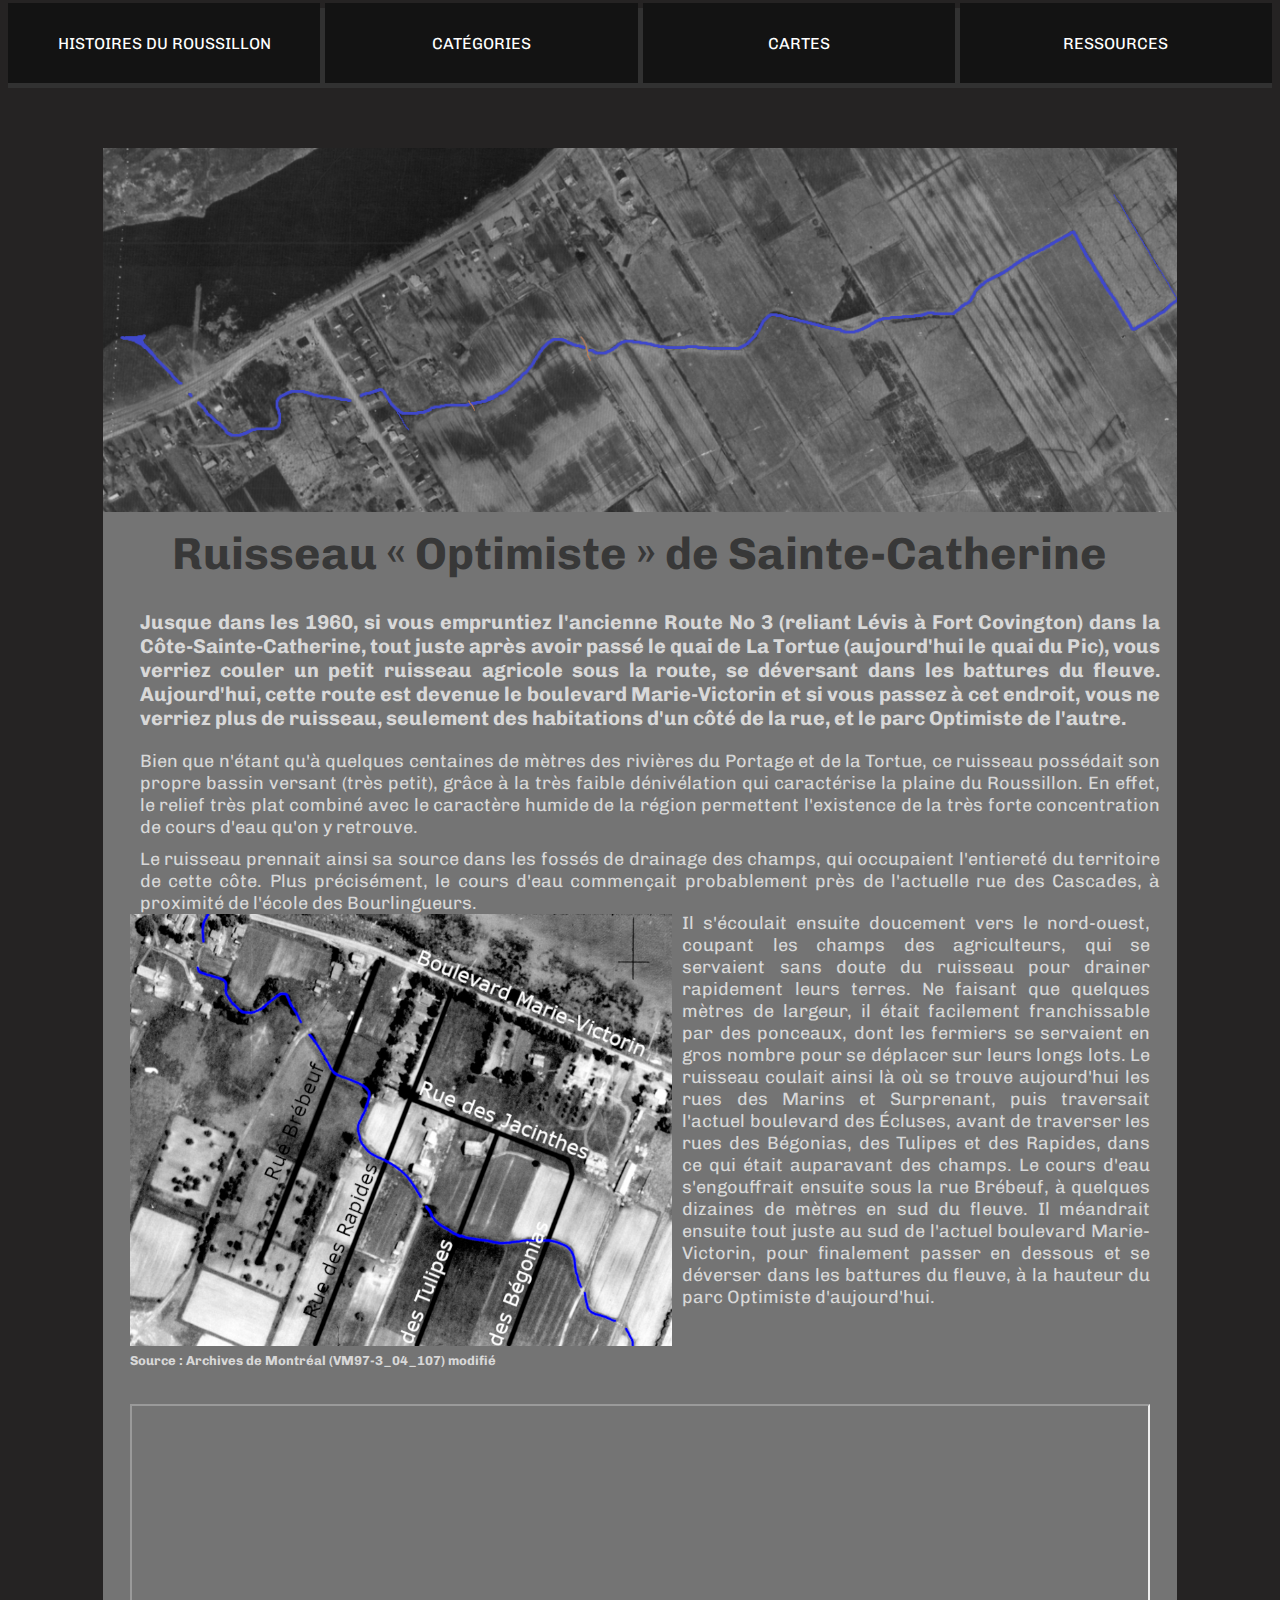
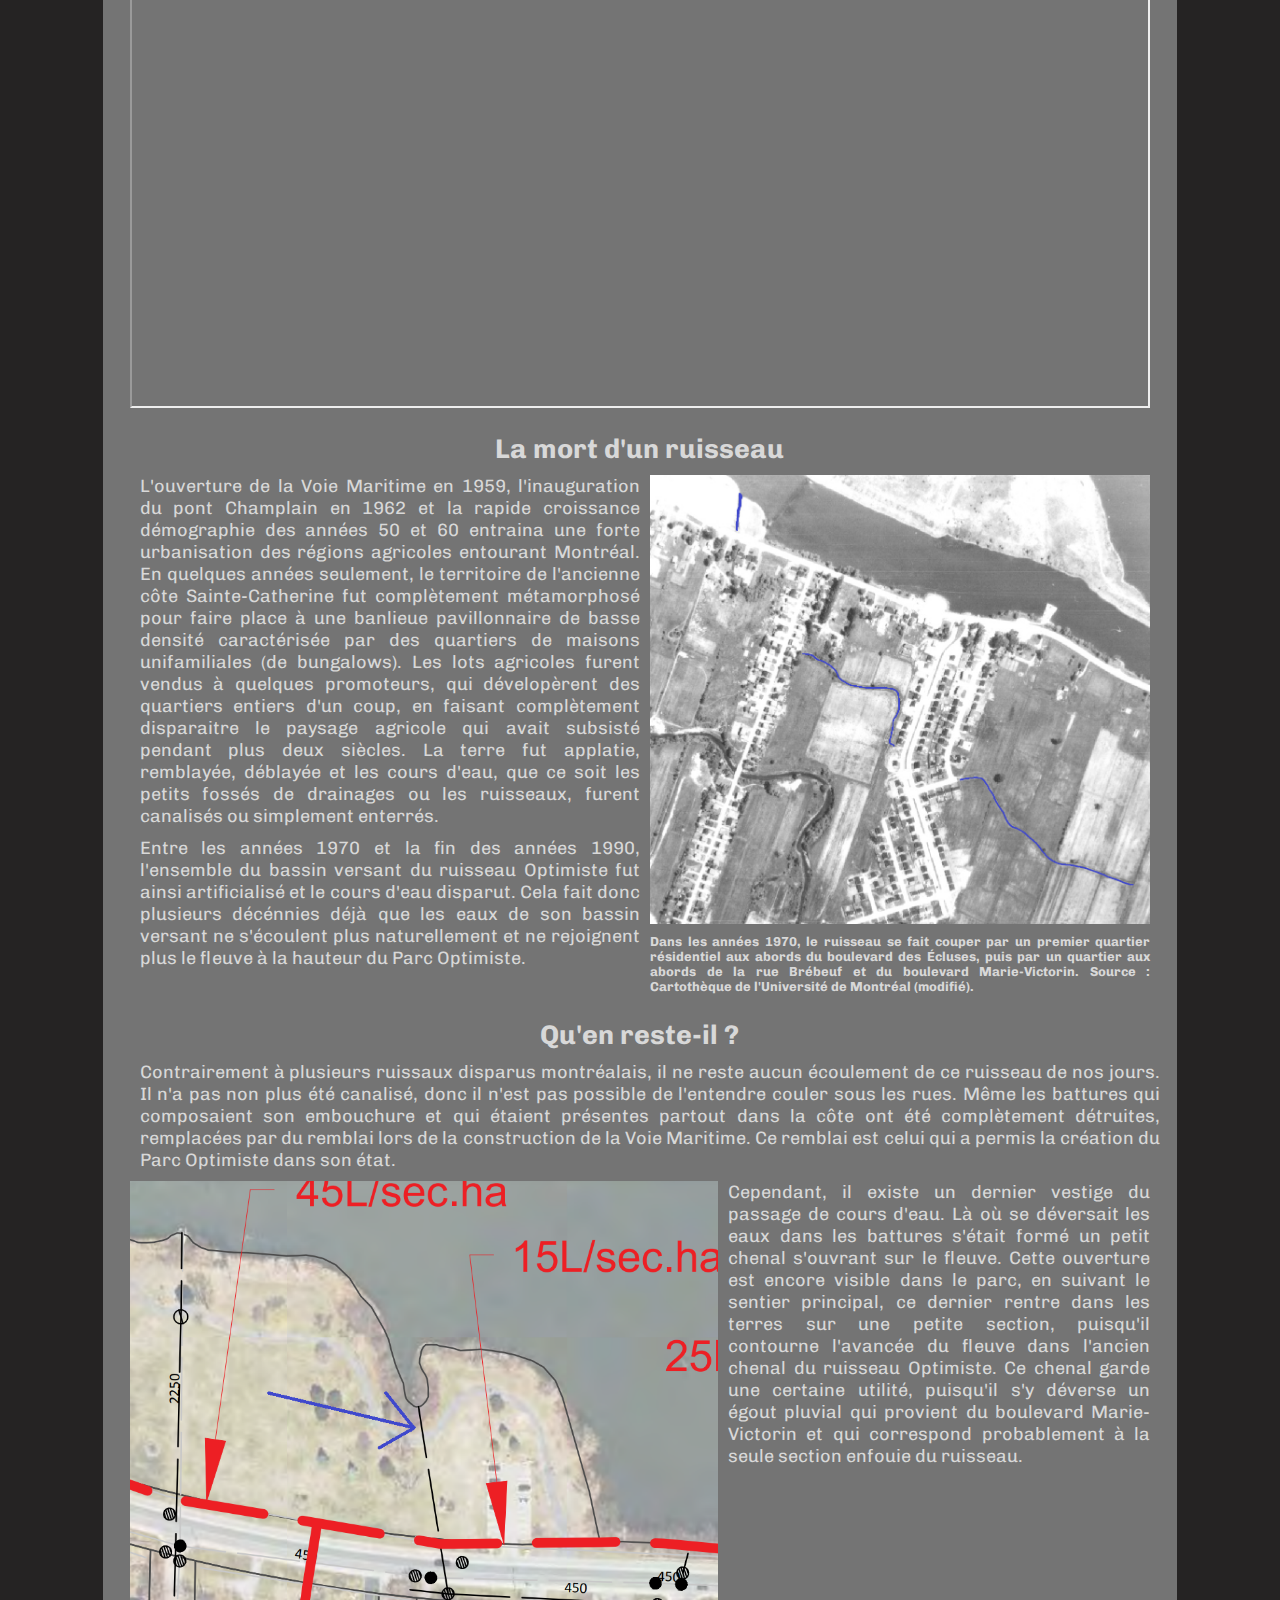
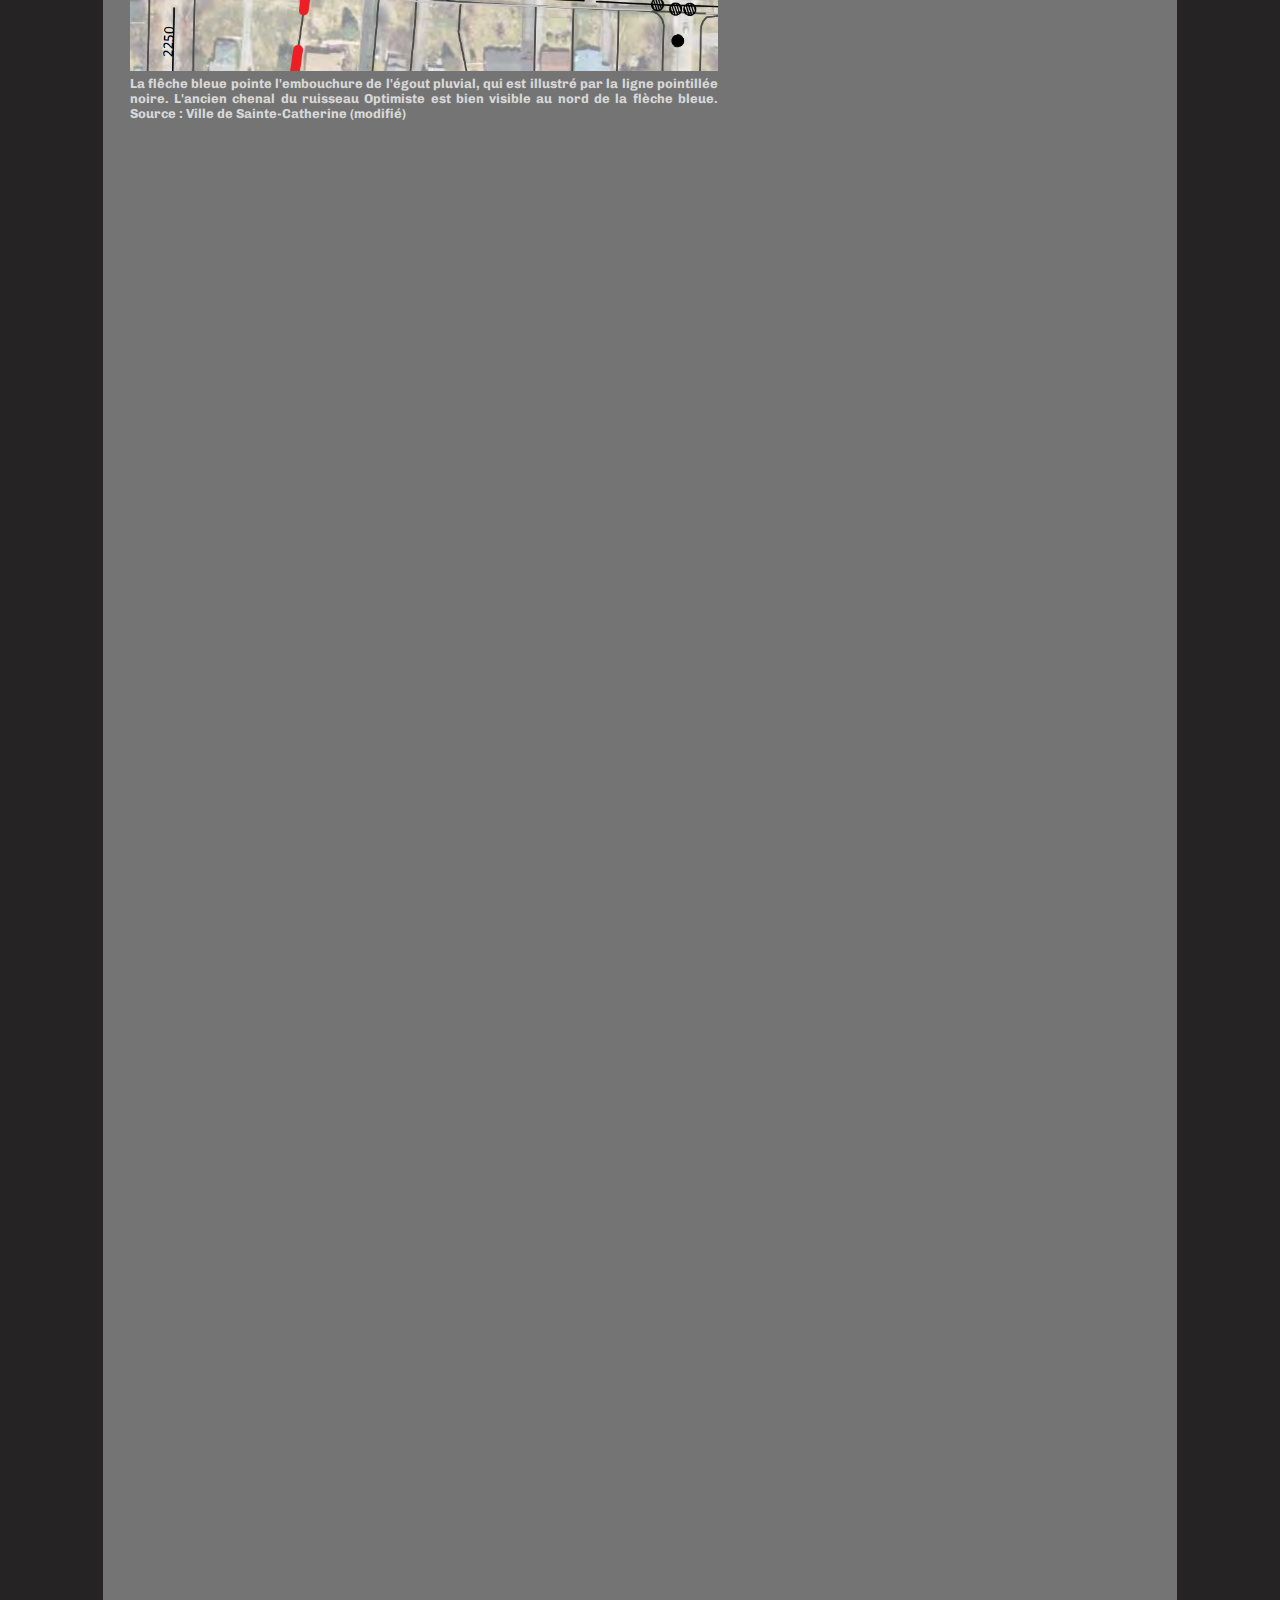
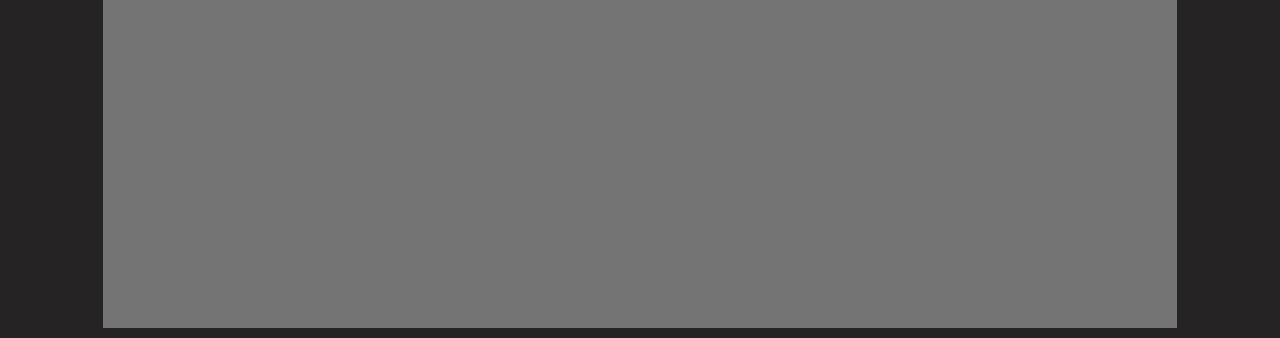
==== root/html/art_1.html @ 5ada4bcb "article1 suite" ====
<!DOCTYPE html>
<html lang="en">
<head>
    <meta charset="UTF-8">
    <meta http-equiv="X-UA-Compatible" content="IE=edge">
    <meta name="viewport" content="width=device-width, initial-scale=1.0">
    <link href='https://fonts.googleapis.com/css?family=Chivo' rel='stylesheet'>
    <link href="../css/global.css" rel="stylesheet">
    <script src="../js/boutons.js" defer></script>
    <title>Ruisseau Optimiste de Sainte-Catherine</title>
</head>
<body>
    <header>
        <div class="header-container" id="bouton">
            HISTOIRES DU ROUSSILLON
        </div>
        <div class="header-container" id="bouton">
            CATÉGORIES
        </div>
        <div class="header-container" id="bouton">
            CARTES
        </div>
        <div class="header-container" id="bouton">
            RESSOURCES
        </div>
    </header>
    <div class="article-content">
        <div class="main-article-content">
            <div class="article-img-entete" style="background-image: url(../img/ruisseau_optimiste_entete_article.png)"></div>
            <div class="titre-article" style="font-size:45px; font-weight:bold">Ruisseau « Optimiste » de Sainte-Catherine</div>
            <div class="texte-article">
                <div class="paragraphe" style="font-weight: bold; font-size:20px; margin-bottom: 10px;">
                    Jusque dans les 1960, si vous empruntiez l'ancienne Route No 3 (reliant Lévis à Fort Covington)
                    dans la Côte-Sainte-Catherine, tout juste après avoir passé le quai de La Tortue (aujourd'hui le quai du Pic),
                    vous verriez couler un petit ruisseau agricole sous la route, se déversant dans les battures du fleuve.
                    Aujourd'hui, cette route est devenue le boulevard Marie-Victorin et si vous passez à cet endroit, vous 
                    ne verriez plus de ruisseau, seulement des habitations d'un côté de la rue, et le parc Optimiste de l'autre. 
                </div>
                <div class="paragraphe">
                    Bien que n'étant qu'à quelques centaines de mètres des rivières du Portage et de la Tortue, ce ruisseau
                    possédait son propre bassin versant (très petit), grâce à la très faible dénivélation qui caractérise la plaine 
                    du Roussillon. En effet, le relief très plat combiné avec le caractère humide de la région permettent l'existence de la
                    très forte concentration de cours d'eau qu'on y retrouve. 
                </div>
                <div class="paragraphe">
                   Le ruisseau prennait ainsi sa source dans les fossés de drainage des champs, qui occupaient l'entiereté du 
                   territoire de cette côte. Plus précisément, le cours d'eau commençait probablement près de l'actuelle rue 
                   des Cascades, à proximité de l'école des Bourlingueurs. 
                </div>
                <div class="paragraphe-img-container">
                    <div class="img-paragraphe-container"><img src="../img/ruisseau_optimiste_brebeuf.png" class="img-paragraphe"><a href="https://archivesdemontreal.ica-atom.org/vm97-3-04-107">Source : Archives de Montréal (VM97-3_04_107) modifié</a></div>
                    <div class="paragraphe" style="margin-top:-2px">
                        Il s'écoulait ensuite doucement vers le nord-ouest, coupant les champs des agriculteurs, qui se servaient sans doute 
                    du ruisseau pour drainer rapidement leurs terres. Ne faisant que quelques mètres de largeur, il était facilement franchissable
                    par des ponceaux, dont les fermiers se servaient en gros nombre pour se déplacer sur leurs longs lots. Le ruisseau coulait ainsi là
                    où se trouve aujourd'hui les rues des Marins et Surprenant, puis traversait l'actuel boulevard des Écluses, avant de traverser 
                    les rues des Bégonias, des Tulipes et des Rapides, dans ce qui était auparavant des champs. Le cours d'eau s'engouffrait ensuite
                    sous la rue Brébeuf, à quelques dizaines de mètres en sud du fleuve. Il méandrait ensuite tout juste au sud de l'actuel boulevard 
                    Marie-Victorin, pour finalement passer en dessous et se déverser dans les battures du fleuve, à la hauteur du parc Optimiste d'aujourd'hui. 
                    </div>
                </div>
                <div class="carte"><iframe src="https://www.google.com/maps/d/embed?mid=1vlV-R2D6z1fNd9V0Y3tJYgNy9Qna0A4&ehbc=2E312F" width="100%" height="600px"></iframe>
                </div>
                <div class="sousTitre">
                    La mort d'un ruisseau
                </div>
                <div class="paragraphe-img-container">
                    <div class="paragraphes-vertical">
                        <div class="paragraphe">
                            L'ouverture de la Voie Maritime en 1959, l'inauguration du pont Champlain en 1962 et la rapide croissance démographie des années 50 et 60
                            entraina une forte urbanisation des régions agricoles entourant Montréal. En quelques années seulement, le territoire de l'ancienne
                            côte Sainte-Catherine fut complètement métamorphosé pour faire place à une banlieue pavillonnaire de basse densité caractérisée par des quartiers
                            de maisons unifamiliales (de bungalows). Les lots agricoles furent vendus à quelques promoteurs, qui dévelopèrent des quartiers entiers d'un coup,
                            en faisant complètement disparaitre le paysage agricole qui avait subsisté pendant plus deux siècles. La terre fut applatie, remblayée, déblayée et les cours
                            d'eau, que ce soit les petits fossés de drainages ou les ruisseaux, furent canalisés ou simplement enterrés. 
                        </div>
                        <div class="paragraphe">
                            Entre les années 1970 et la fin des années 1990, l'ensemble du bassin versant du ruisseau Optimiste fut ainsi artificialisé et 
                            le cours d'eau disparut. Cela fait donc plusieurs décénnies déjà que les eaux de son bassin versant ne s'écoulent plus naturellement et ne rejoignent plus le fleuve 
                            à la hauteur du Parc Optimiste.
                        </div>
                    </div>
                    
                    <div class="img-legende-container" style="margin-top:10px; margin-left:10px; flex:1">
                        <img src="../img/etalement_urbain_ruisseau_optimiste.png" class="img-paragraphe" style="margin-bottom:5px"><a href="">Dans les années 1970, le ruisseau se fait couper par un premier quartier résidentiel aux abords du boulevard des Écluses, puis par un quartier aux abords de la rue Brébeuf et du boulevard Marie-Victorin. Source : Cartothèque de l'Université de Montréal (modifié). </a>
                    </div>
                    
                </div>
                <div class="sousTitre">
                    Qu'en reste-il ?
                </div>
                <div class="paragraphe">
                    Contrairement à plusieurs ruissaux disparus montréalais, il ne reste aucun écoulement de ce ruisseau de nos jours. Il n'a pas non
                    plus été canalisé, donc il n'est pas possible de l'entendre couler sous les rues. Même les battures qui composaient son embouchure et qui étaient présentes partout dans la côte
                    ont été complètement détruites, remplacées par du remblai lors de la construction de la Voie Maritime. Ce remblai est celui qui a permis
                    la création du Parc Optimiste dans son état. 
                </div>
                <div class="paragraphe-img-container">
                    <div class="img-legende-container">
                        <img src="../img/egout_pluvial_optimiste.png" class="img-paragraphe" style="margin-top:10px">
                        <a href="https://www.ville.sainte-catherine.qc.ca/medias/documents/content/Annexe-1-Plan-de-gestion-des-eaux-pluviale-debit-relacheWeb.pdf">La flêche bleue pointe l'embouchure de l'égout pluvial, qui est illustré par la ligne pointillée noire. L'ancien chenal du ruisseau Optimiste est bien visible au nord de la flèche bleue. Source : Ville de Sainte-Catherine (modifié)</a>
                    </div>
                    <div class="paragraphe">
                        Cependant, il existe un dernier vestige du passage de cours d'eau. Là où se déversait les eaux dans les battures s'était formé un petit chenal
                        s'ouvrant sur le fleuve. Cette ouverture est encore visible dans le parc, en suivant le sentier principal, ce dernier rentre dans les terres sur une petite section, puisqu'il
                        contourne l'avancée du fleuve dans l'ancien chenal du ruisseau Optimiste. Ce chenal garde une certaine utilité, puisqu'il s'y déverse un égout pluvial 
                        qui provient du boulevard Marie-Victorin et qui correspond probablement à la seule section enfouie du ruisseau.
                    </div>
                </div>
                
                    
                

                
            </div>
        </div>
    </div>
</body>
</html>
---- root/css/global.css ----
body {
    background-color: rgb(37, 35, 35);
    height: 5000px;
    font-family: 'Chivo';
}

header{
    background-color: rgb(49, 49, 49);
    width: 100%;
    height: 80px;
    top: 0px;
    position: sticky;
    display: flex;
    justify-content: space-around;
    align-items: center;
    gap: 5px;
    cursor:grab
}

.header-container{
    color: white;
    background-color: rgb(19, 19, 19);
    width: 100%;
    height: 100%;
    margin-bottom: 10px;
    display: flex;
    align-items: center;
    justify-content: center;
}

.articles-container{
    width: 100%;
    height: 100%;
    margin-top: 100px;
    display: flex;
    align-items: center;
    flex-direction: column;
}

.article{
    background-color: rgb(82, 82, 82);
    width: 85%;
    height: 300px;
    margin-top: 50px;
    display: flex;
    gap: 5px;
    cursor:grab
}

.left-image-box{
    background-color: rgb(116, 116, 116);
    width: 30%;
}

.description-box{
    background-color: rgb(116, 116, 116);
    display: flex;
    justify-content: center;
    flex-wrap: wrap;
    width: 100%;
    color: white;
}

.titre-article{
    font-size: 30px;
    margin-top: 15px;
    text-align: center;
}

.description-article{
    text-justify: auto;
    margin-left: 15px;
    margin-right: 15px;
    text-align: justify;
}

.img-article{
    width: 100%;    
    height: 100%;
    background-size: cover;
}

.article-content{
    margin-top: 50px;
    width: 100%;
    height: 100%;
    display: flex;
    justify-content: center;
}

.main-article-content{
    margin: 10px;
    background-color: rgb(116, 116, 116);
    color: rgb(56, 56, 56);
    width: 85%;
    display: flex;
    align-items: center;
    flex-direction: column;
}

.article-img-entete{
    width: 100%;
    height: 400px;
    background-size: cover;
}

.texte-article{
    display: flex;
    flex-direction: column;
    align-items: left;
    text-align: justify;
    width: 95%;
    height: 100%;
    margin-top: 20px;
}

.paragraphe{
    width: 100%;
    color: rgb(216, 216, 216);
    font-size: 18px;
    margin-top: 10px;
    margin-left: 10px;
}

.paragraphe-img-container{
    width: 100%;
    display: flex;
}

.img-paragraphe{
    width: 100%;
    height: auto;
}
a{
    margin-top: 5px;
}

a:link {
    color: rgb(216, 216, 216);
    font-size: 13px;
    font-weight: bold;
    text-decoration: none;
}

a:hover{
    color: rgb(143, 143, 143);
    font-size: 13px;
    font-weight: bold;
    text-decoration: none;
}

a:visited{
    color: rgb(216, 216, 216);
    font-size: 13px;
    text-decoration: none;
}

.carte{
    display: flex;
    justify-content: center;
    margin-top: 35px;
}

.sousTitre{
    color: rgb(216,216,216);
    font-size: 27px;
    margin-top: 25px;
    font-weight: bold;
    text-align: center;
}

.img-legende-container{
    display: flex;
    flex-direction: column;
}

.paragraphes-vertical{
    display: flex;
    flex-direction: column;
    flex: 1;
    margin-right: 10px;
}
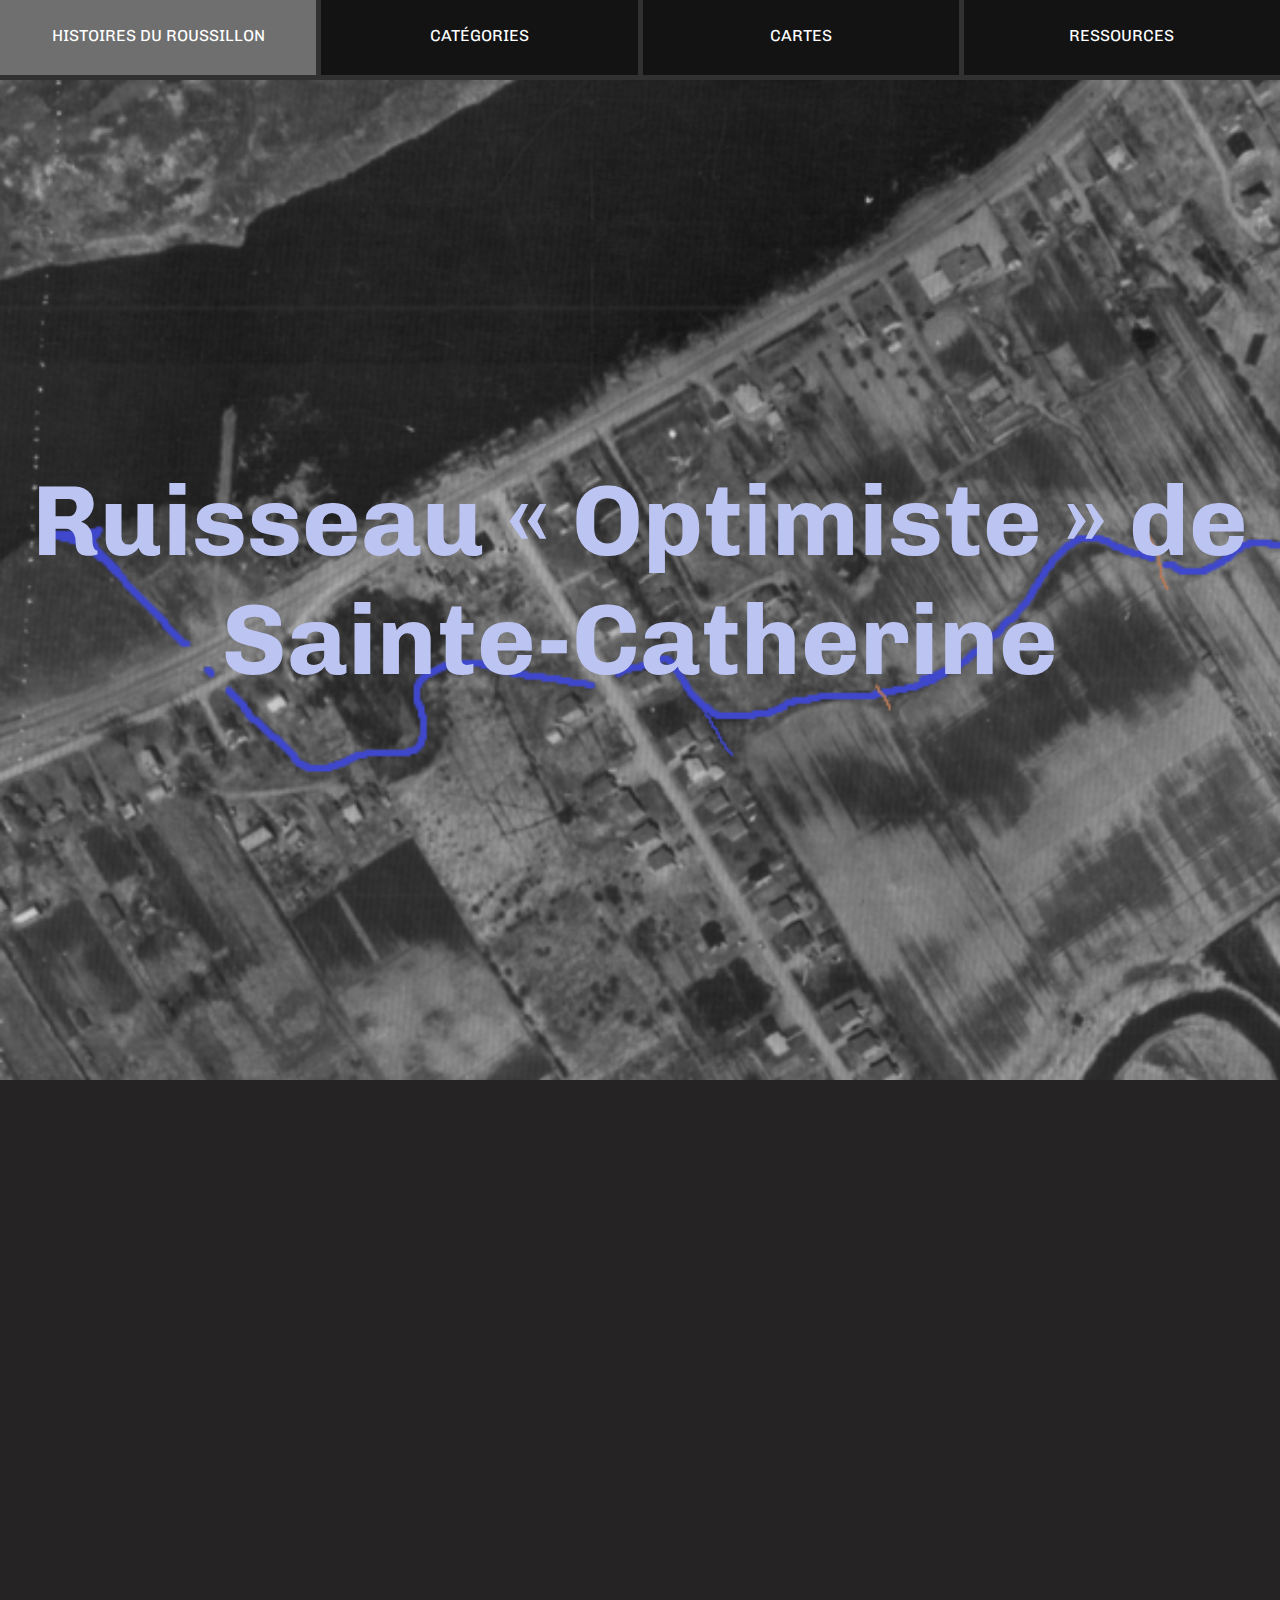
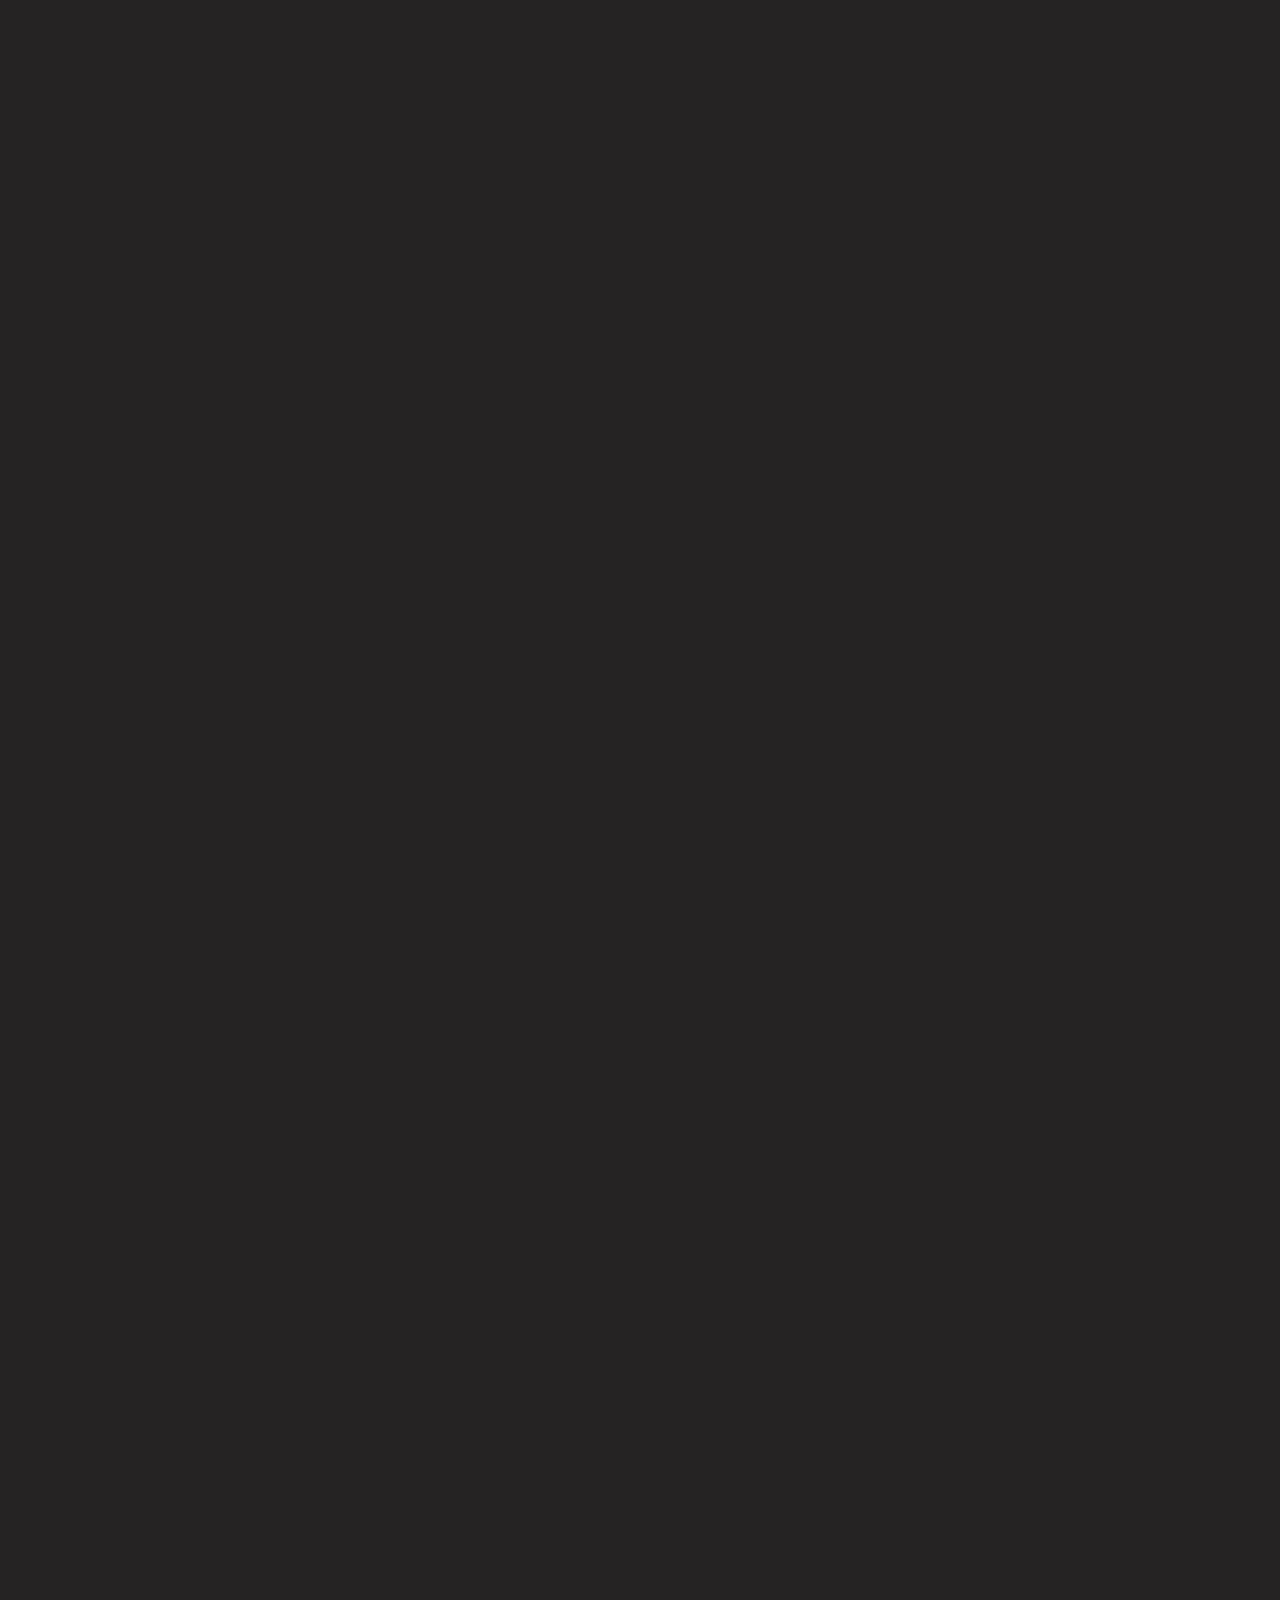
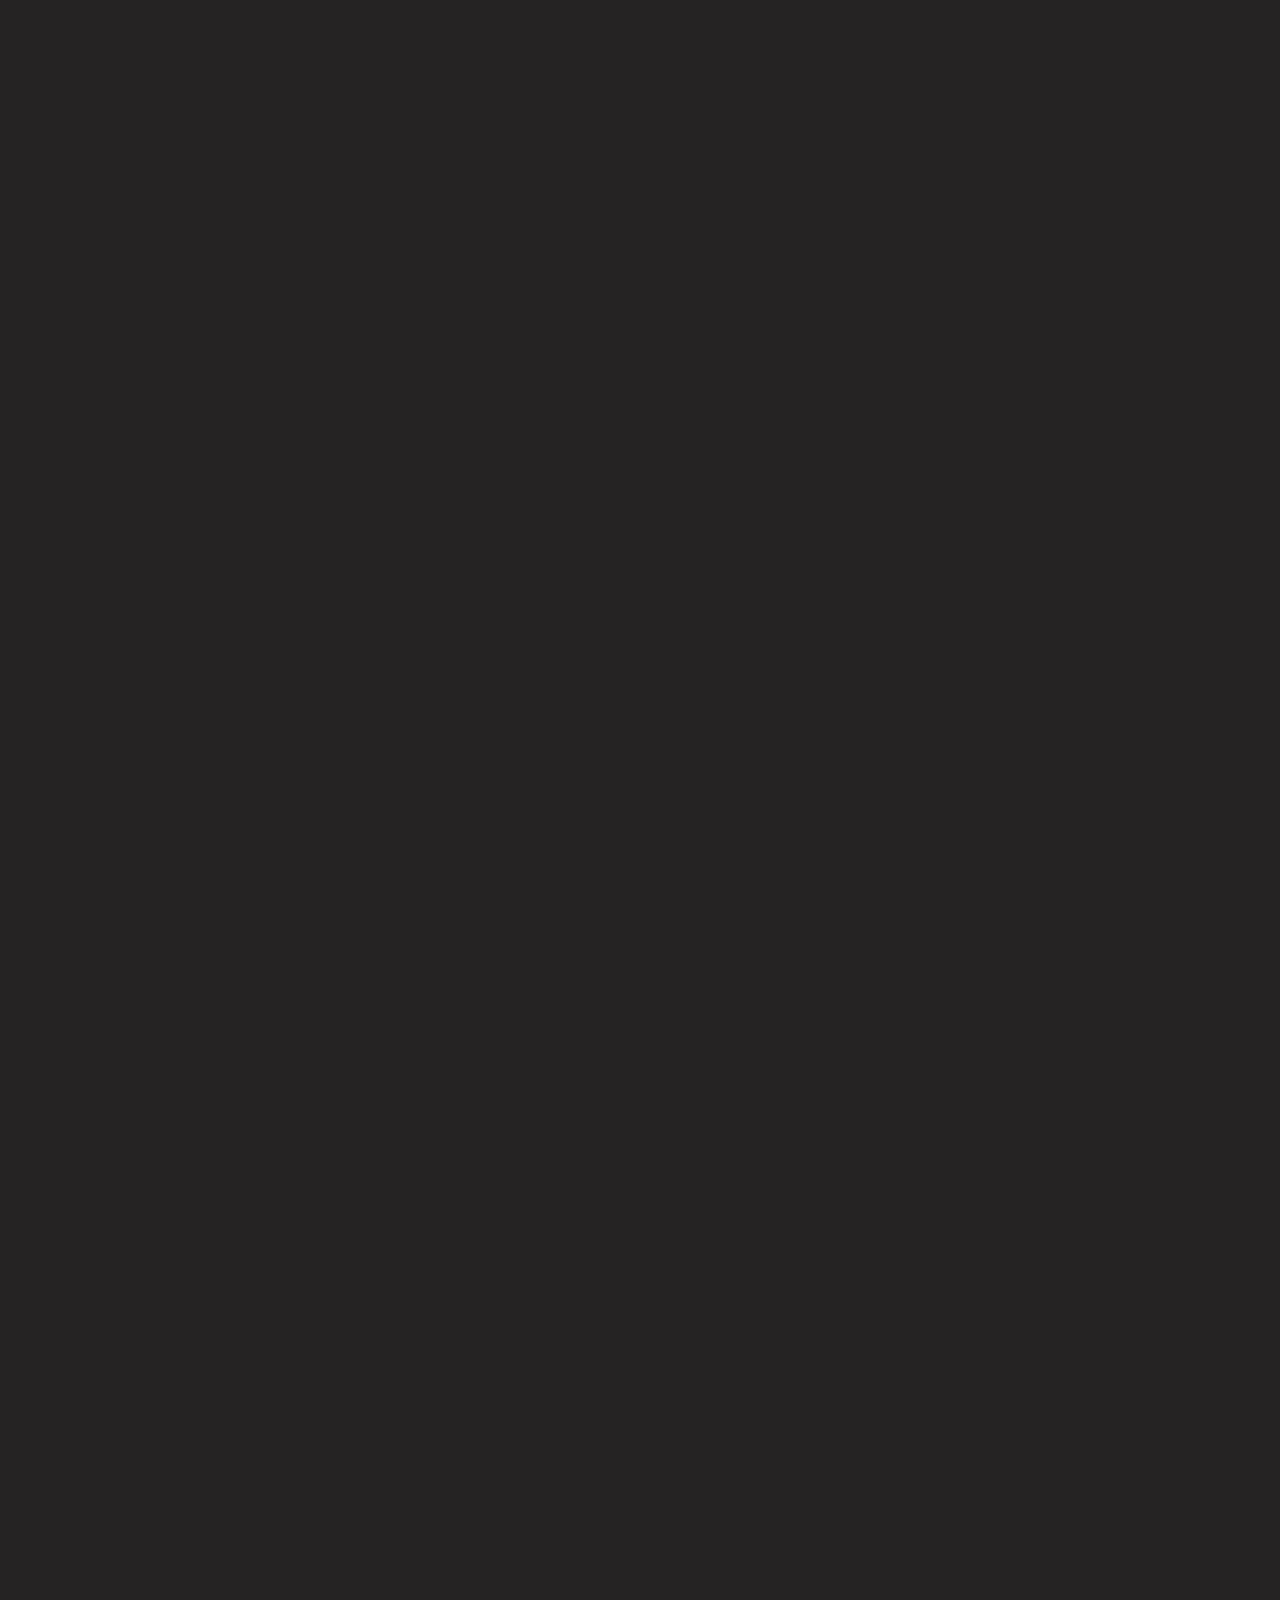
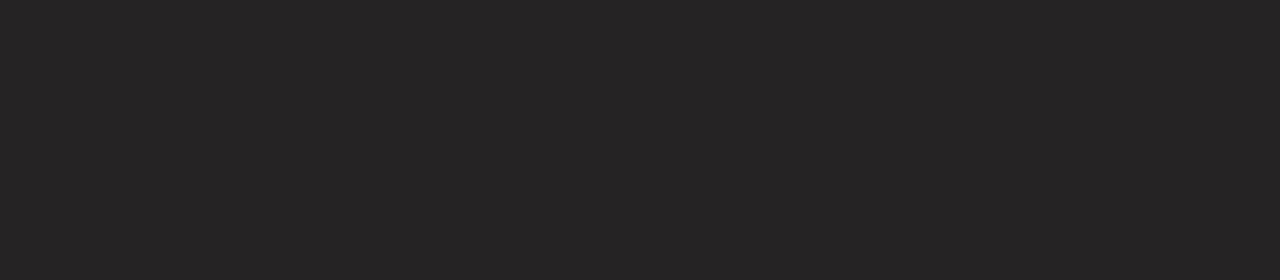
==== commit a784b86d: "debut refonte, debut chapitre" ====
--- a/root/html/art_1.html
+++ b/root/html/art_1.html
@@ -24,7 +24,7 @@
             RESSOURCES
         </div>
     </header>
-    <div class="article-content">
+    <!-- <div class="article-content">
         <div class="main-article-content">
             <div class="article-img-entete" style="background-image: url(../img/ruisseau_optimiste_entete_article.png)"></div>
             <div class="titre-article" style="font-size:45px; font-weight:bold">Ruisseau « Optimiste » de Sainte-Catherine</div>
@@ -107,11 +107,14 @@
                         qui provient du boulevard Marie-Victorin et qui correspond probablement à la seule section enfouie du ruisseau.
                     </div>
                 </div>
-                
-                    
-                
 
-                
+            </div>
+        </div>
+    </div> -->
+    <div class="main-article-container">
+        <div class="chapitre">
+            <div class="image-chapitre" style="background-image: url(../img/ruisseau_optimiste_entete_article.png)">
+                <div class="titre">Ruisseau « Optimiste » de Sainte-Catherine</div>
             </div>
         </div>
     </div>
--- a/root/css/global.css
+++ b/root/css/global.css
@@ -2,6 +2,7 @@
     background-color: rgb(37, 35, 35);
     height: 5000px;
     font-family: 'Chivo';
+    margin: 0px;
 }
 
 header{
@@ -28,155 +29,31 @@
     justify-content: center;
 }
 
-.articles-container{
+/* ARTICLE */
+.main-article-container{
     width: 100%;
     height: 100%;
-    margin-top: 100px;
-    display: flex;
-    align-items: center;
-    flex-direction: column;
 }
 
-.article{
-    background-color: rgb(82, 82, 82);
-    width: 85%;
-    height: 300px;
-    margin-top: 50px;
-    display: flex;
-    gap: 5px;
-    cursor:grab
+.chapitre{
+
 }
 
-.left-image-box{
-    background-color: rgb(116, 116, 116);
-    width: 30%;
-}
-
-.description-box{
-    background-color: rgb(116, 116, 116);
-    display: flex;
-    justify-content: center;
-    flex-wrap: wrap;
+.image-chapitre{
     width: 100%;
-    color: white;
-}
-
-.titre-article{
-    font-size: 30px;
-    margin-top: 15px;
-    text-align: center;
-}
-
-.description-article{
-    text-justify: auto;
-    margin-left: 15px;
-    margin-right: 15px;
-    text-align: justify;
-}
-
-.img-article{
-    width: 100%;    
-    height: 100%;
+    height: 1000px;
     background-size: cover;
 }
 
-.article-content{
-    margin-top: 50px;
+.titre{
     width: 100%;
     height: 100%;
     display: flex;
+    flex-direction: column;
     justify-content: center;
-}
-
-.main-article-content{
-    margin: 10px;
-    background-color: rgb(116, 116, 116);
-    color: rgb(56, 56, 56);
-    width: 85%;
-    display: flex;
     align-items: center;
-    flex-direction: column;
-}
-
-.article-img-entete{
-    width: 100%;
-    height: 400px;
-    background-size: cover;
-}
-
-.texte-article{
-    display: flex;
-    flex-direction: column;
-    align-items: left;
-    text-align: justify;
-    width: 95%;
-    height: 100%;
-    margin-top: 20px;
-}
-
-.paragraphe{
-    width: 100%;
-    color: rgb(216, 216, 216);
-    font-size: 18px;
-    margin-top: 10px;
-    margin-left: 10px;
-}
-
-.paragraphe-img-container{
-    width: 100%;
-    display: flex;
-}
-
-.img-paragraphe{
-    width: 100%;
-    height: auto;
-}
-a{
-    margin-top: 5px;
-}
-
-a:link {
-    color: rgb(216, 216, 216);
-    font-size: 13px;
-    font-weight: bold;
-    text-decoration: none;
-}
-
-a:hover{
-    color: rgb(143, 143, 143);
-    font-size: 13px;
-    font-weight: bold;
-    text-decoration: none;
-}
-
-a:visited{
-    color: rgb(216, 216, 216);
-    font-size: 13px;
-    text-decoration: none;
-}
-
-.carte{
-    display: flex;
-    justify-content: center;
-    margin-top: 35px;
-}
-
-.sousTitre{
-    color: rgb(216,216,216);
-    font-size: 27px;
-    margin-top: 25px;
+    color: rgb(188, 196, 242);
+    font-size: 100px;
     font-weight: bold;
     text-align: center;
 }
-
-.img-legende-container{
-    display: flex;
-    flex-direction: column;
-}
-
-.paragraphes-vertical{
-    display: flex;
-    flex-direction: column;
-    flex: 1;
-    margin-right: 10px;
-}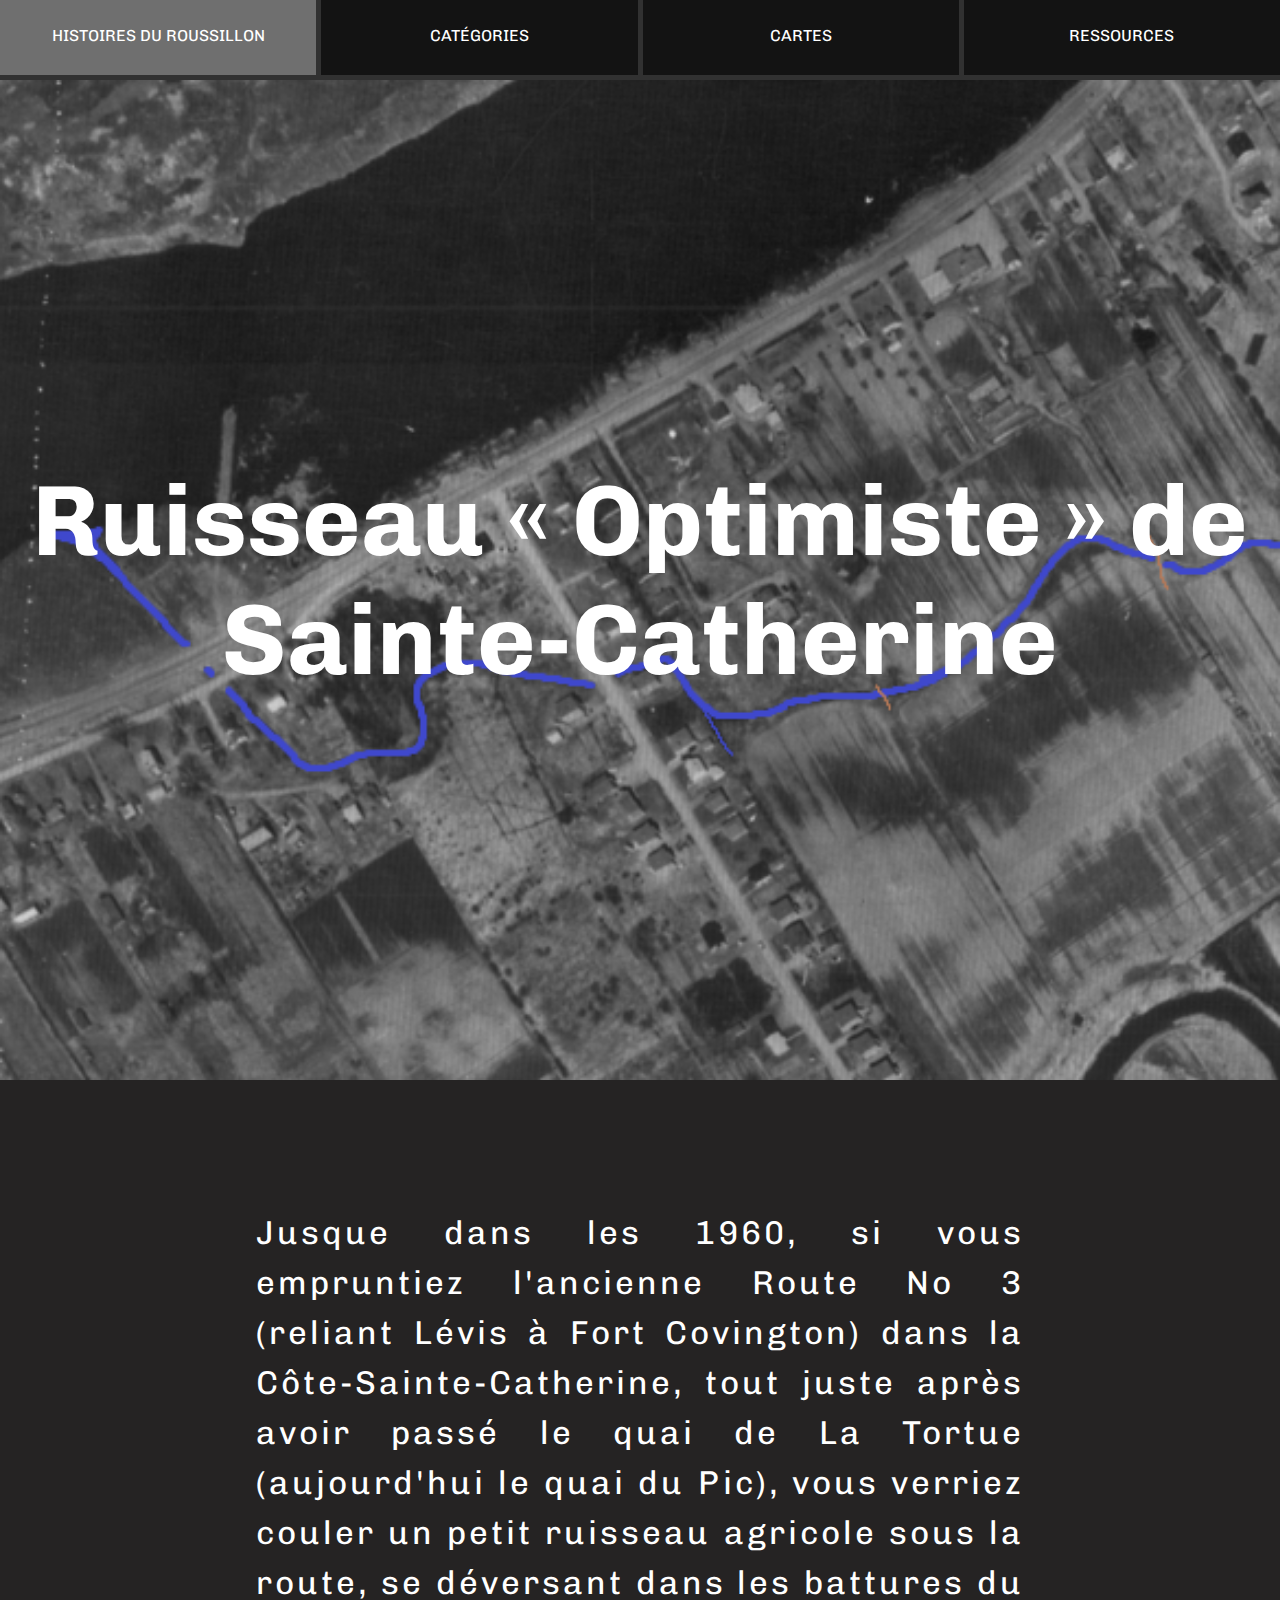
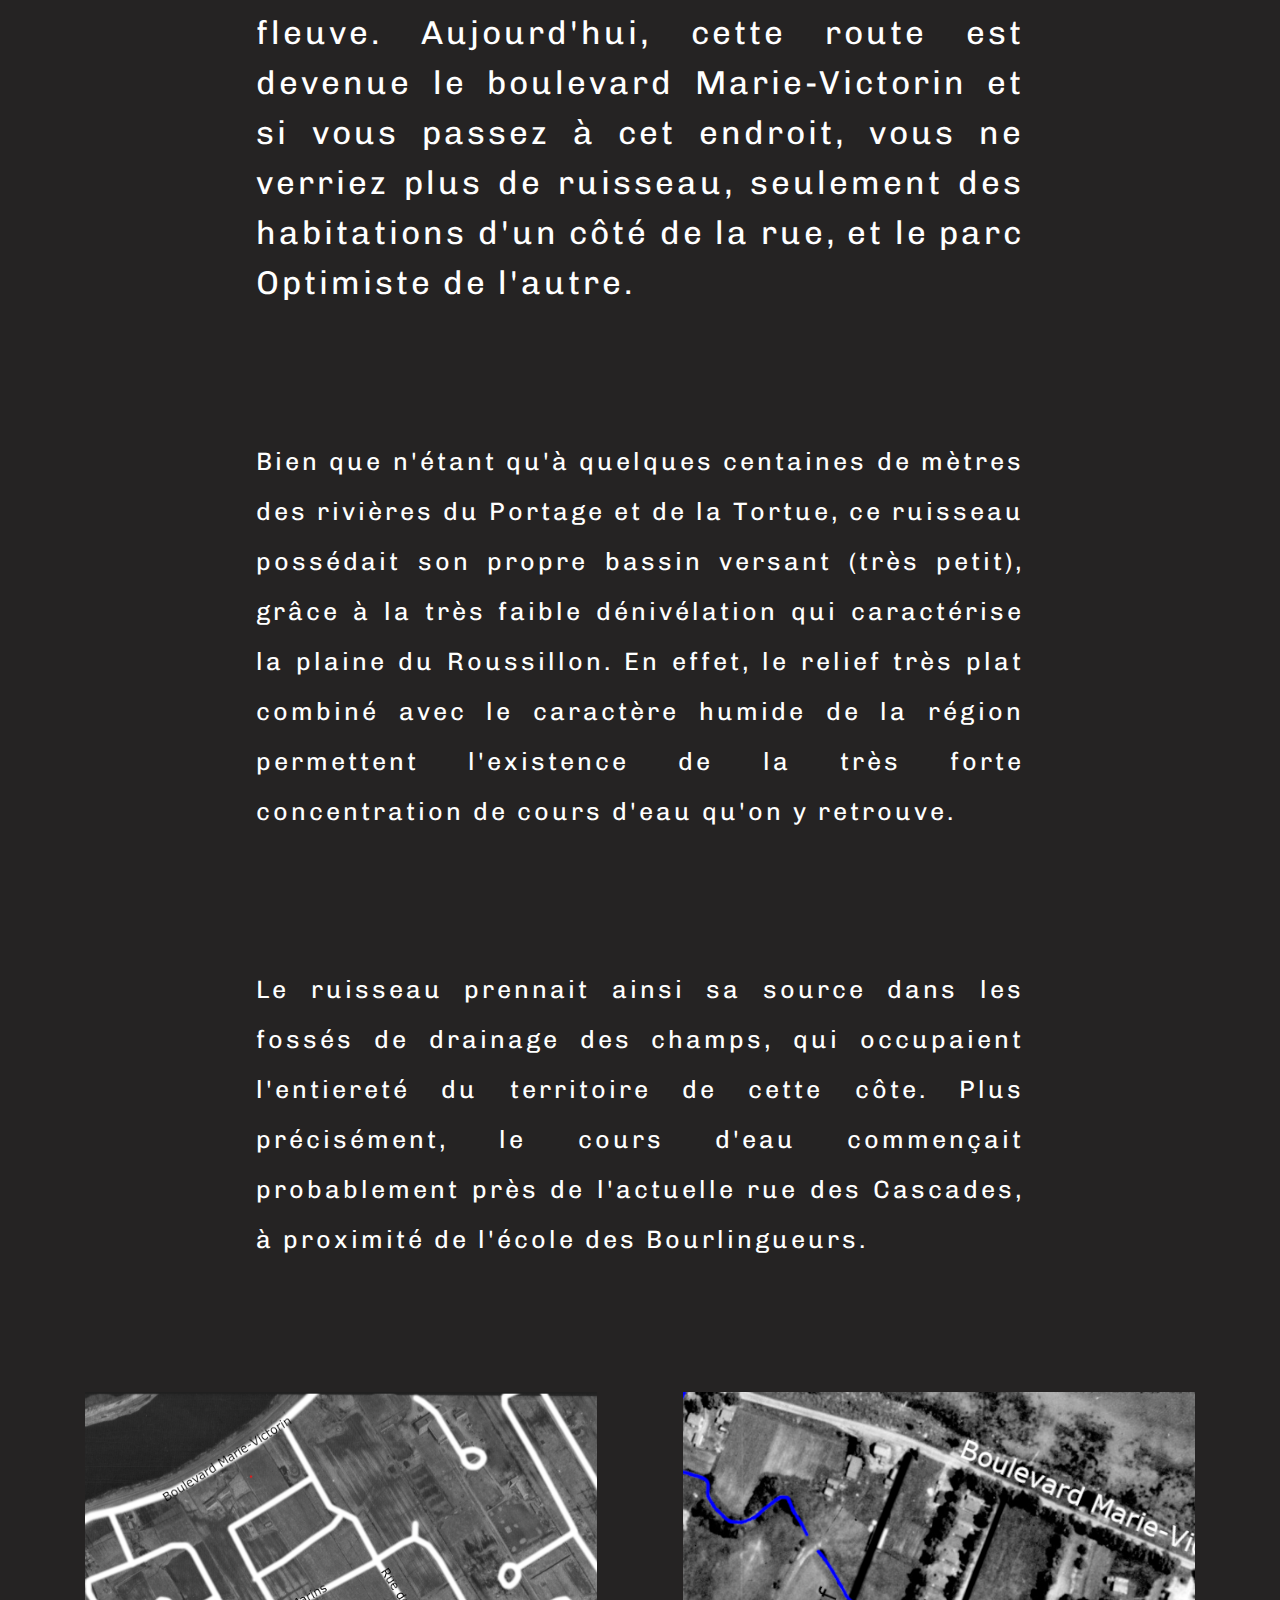
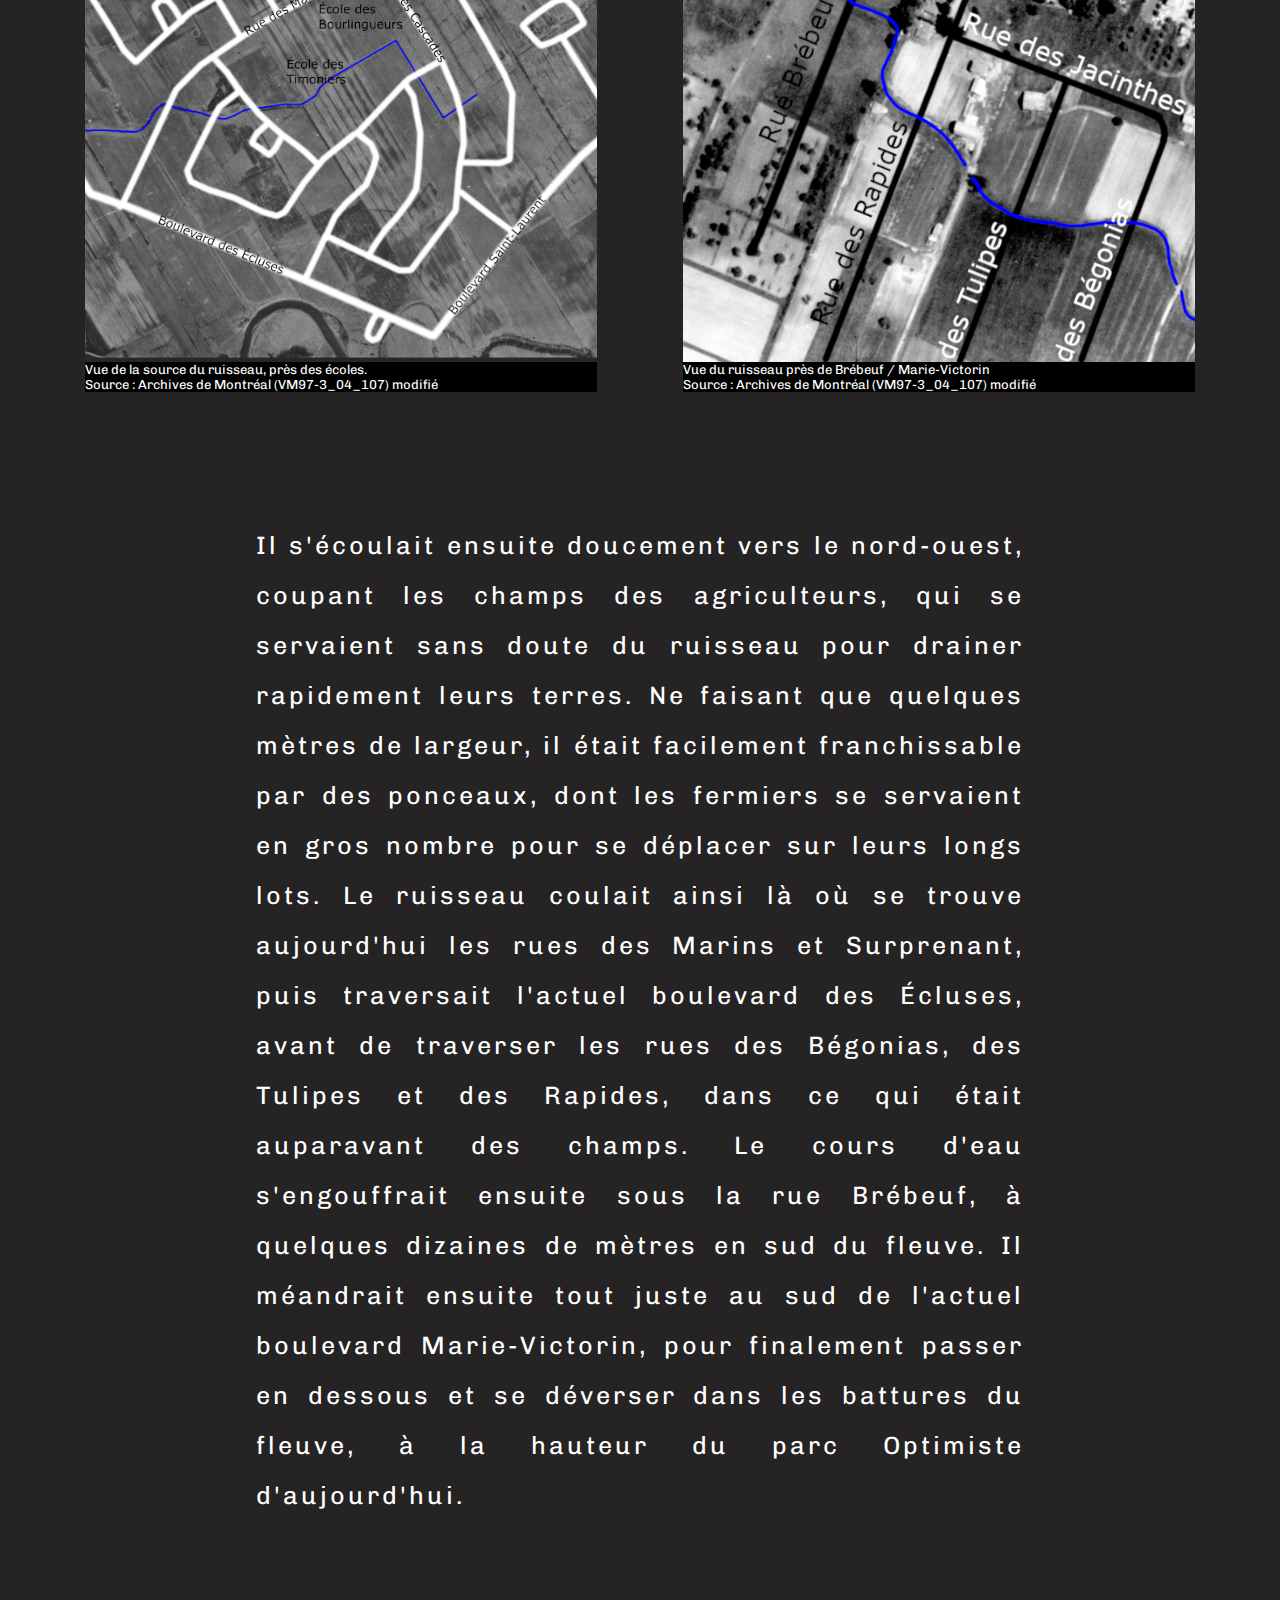
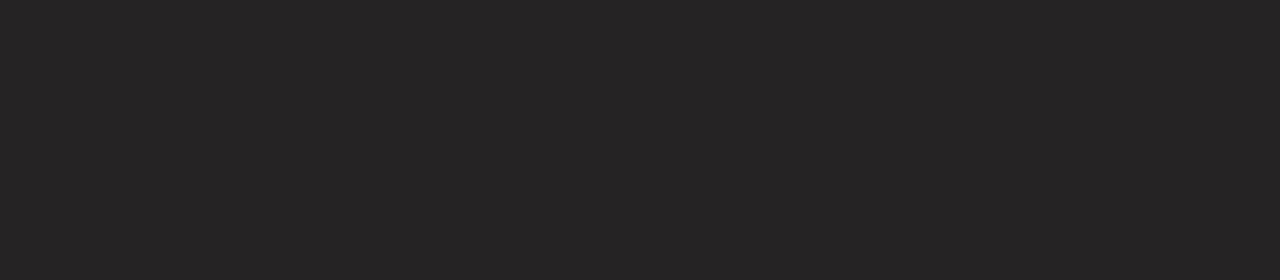
==== commit 56e5f68f: "chapitre 1" ====
--- a/root/html/art_1.html
+++ b/root/html/art_1.html
@@ -116,6 +116,22 @@
             <div class="image-chapitre" style="background-image: url(../img/ruisseau_optimiste_entete_article.png)">
                 <div class="titre">Ruisseau « Optimiste » de Sainte-Catherine</div>
             </div>
+            <div class="paragraphe blanc gras">Jusque dans les 1960, si vous empruntiez l'ancienne Route No 3 (reliant Lévis à Fort Covington) dans la Côte-Sainte-Catherine, tout juste après avoir passé le quai de La Tortue (aujourd'hui le quai du Pic), vous verriez couler un petit ruisseau agricole sous la route, se déversant dans les battures du fleuve. Aujourd'hui, cette route est devenue le boulevard Marie-Victorin et si vous passez à cet endroit, vous ne verriez plus de ruisseau, seulement des habitations d'un côté de la rue, et le parc Optimiste de l'autre.</div>
+            <div class="paragraphe blanc">Bien que n'étant qu'à quelques centaines de mètres des rivières du Portage et de la Tortue, ce ruisseau possédait son propre bassin versant (très petit), grâce à la très faible dénivélation qui caractérise la plaine du Roussillon. En effet, le relief très plat combiné avec le caractère humide de la région permettent l'existence de la très forte concentration de cours d'eau qu'on y retrouve. </div>
+            <div class="paragraphe blanc">Le ruisseau prennait ainsi sa source dans les fossés de drainage des champs, qui occupaient l'entiereté du territoire de cette côte. Plus précisément, le cours d'eau commençait probablement près de l'actuelle rue des Cascades, à proximité de l'école des Bourlingueurs. </div>
+            <div class="deux-objets">
+                <div class="image-container">
+                    <div class="image" style="background-image: url(../img/source.png)"></div>
+                    <div class="description-image blanc">Vue de la source du ruisseau, près des écoles.</div>
+                    <div class="description-image blanc"><a class="blanc" href="https://archivesdemontreal.ica-atom.org/vm97-3-04-107">Source : Archives de Montréal (VM97-3_04_107) modifié</a></div>
+                </div>
+                <div class="image-container">
+                    <div class="image" style="background-image: url(../img/ruisseau_optimiste_brebeuf.png)"></div>
+                    <div class="description-image blanc">Vue du ruisseau près de Brébeuf / Marie-Victorin</div>
+                    <div class="description-image blanc"><a class="blanc" href="https://archivesdemontreal.ica-atom.org/vm97-3-04-107">Source : Archives de Montréal (VM97-3_04_107) modifié</a></div>
+                </div>
+            </div>
+            <div class="paragraphe blanc">Il s'écoulait ensuite doucement vers le nord-ouest, coupant les champs des agriculteurs, qui se servaient sans doute du ruisseau pour drainer rapidement leurs terres. Ne faisant que quelques mètres de largeur, il était facilement franchissable par des ponceaux, dont les fermiers se servaient en gros nombre pour se déplacer sur leurs longs lots. Le ruisseau coulait ainsi là où se trouve aujourd'hui les rues des Marins et Surprenant, puis traversait l'actuel boulevard des Écluses, avant de traverser les rues des Bégonias, des Tulipes et des Rapides, dans ce qui était auparavant des champs. Le cours d'eau s'engouffrait ensuite sous la rue Brébeuf, à quelques dizaines de mètres en sud du fleuve. Il méandrait ensuite tout juste au sud de l'actuel boulevard Marie-Victorin, pour finalement passer en dessous et se déverser dans les battures du fleuve, à la hauteur du parc Optimiste d'aujourd'hui. </div>
         </div>
     </div>
 </body>
--- a/root/css/global.css
+++ b/root/css/global.css
@@ -52,8 +52,63 @@
     flex-direction: column;
     justify-content: center;
     align-items: center;
-    color: rgb(188, 196, 242);
+    color: rgb(255, 255, 255);
     font-size: 100px;
     font-weight: bold;
     text-align: center;
 }
+
+.paragraphe{
+    padding-left: 20%;
+    padding-right: 20%;
+    padding-top: 10%;
+    text-align: justify;
+    font-size: 25px;
+    letter-spacing: 3px;
+    line-height: 50px;
+}
+
+.deux-objets{
+    width: 100%;
+    height: 600px;
+    padding-top: 10%;
+    display: flex;
+    justify-content: space-evenly;
+}
+
+.image-container{
+    width: 40%;
+    height: 100%;
+    display: flex;
+    flex-direction: column;
+}
+
+.image{
+    width: 100%;
+    height: 100%;
+    background-size: cover;
+    background-position: 50% 50%;
+}
+
+.description-image{
+    background-color: black;
+    font-size: 13px;
+}
+
+/* VARIATIONS */
+.blanc{
+    color: white;
+}
+
+.gras{
+    font-size: 33px;
+}
+
+/* Général */
+a{
+    text-decoration: none;
+}
+
+a:hover{
+    font-weight: bold;
+}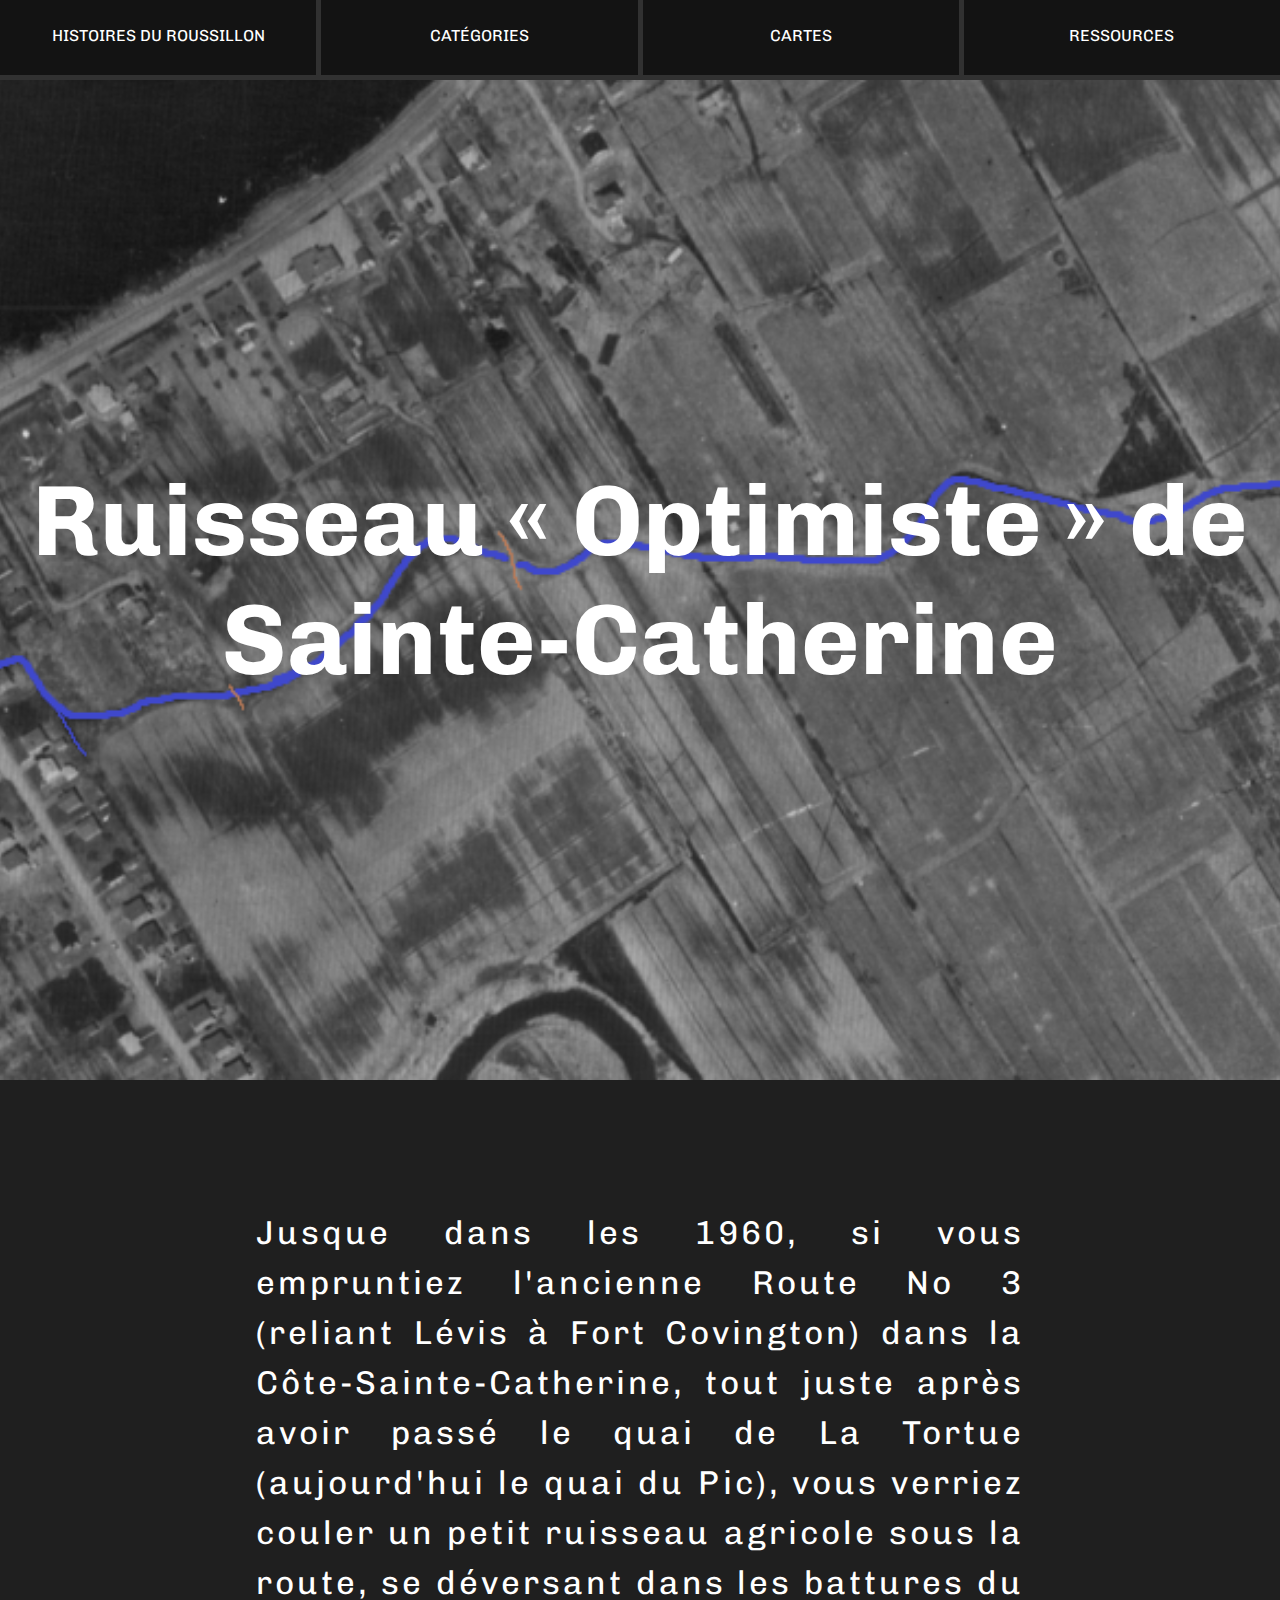
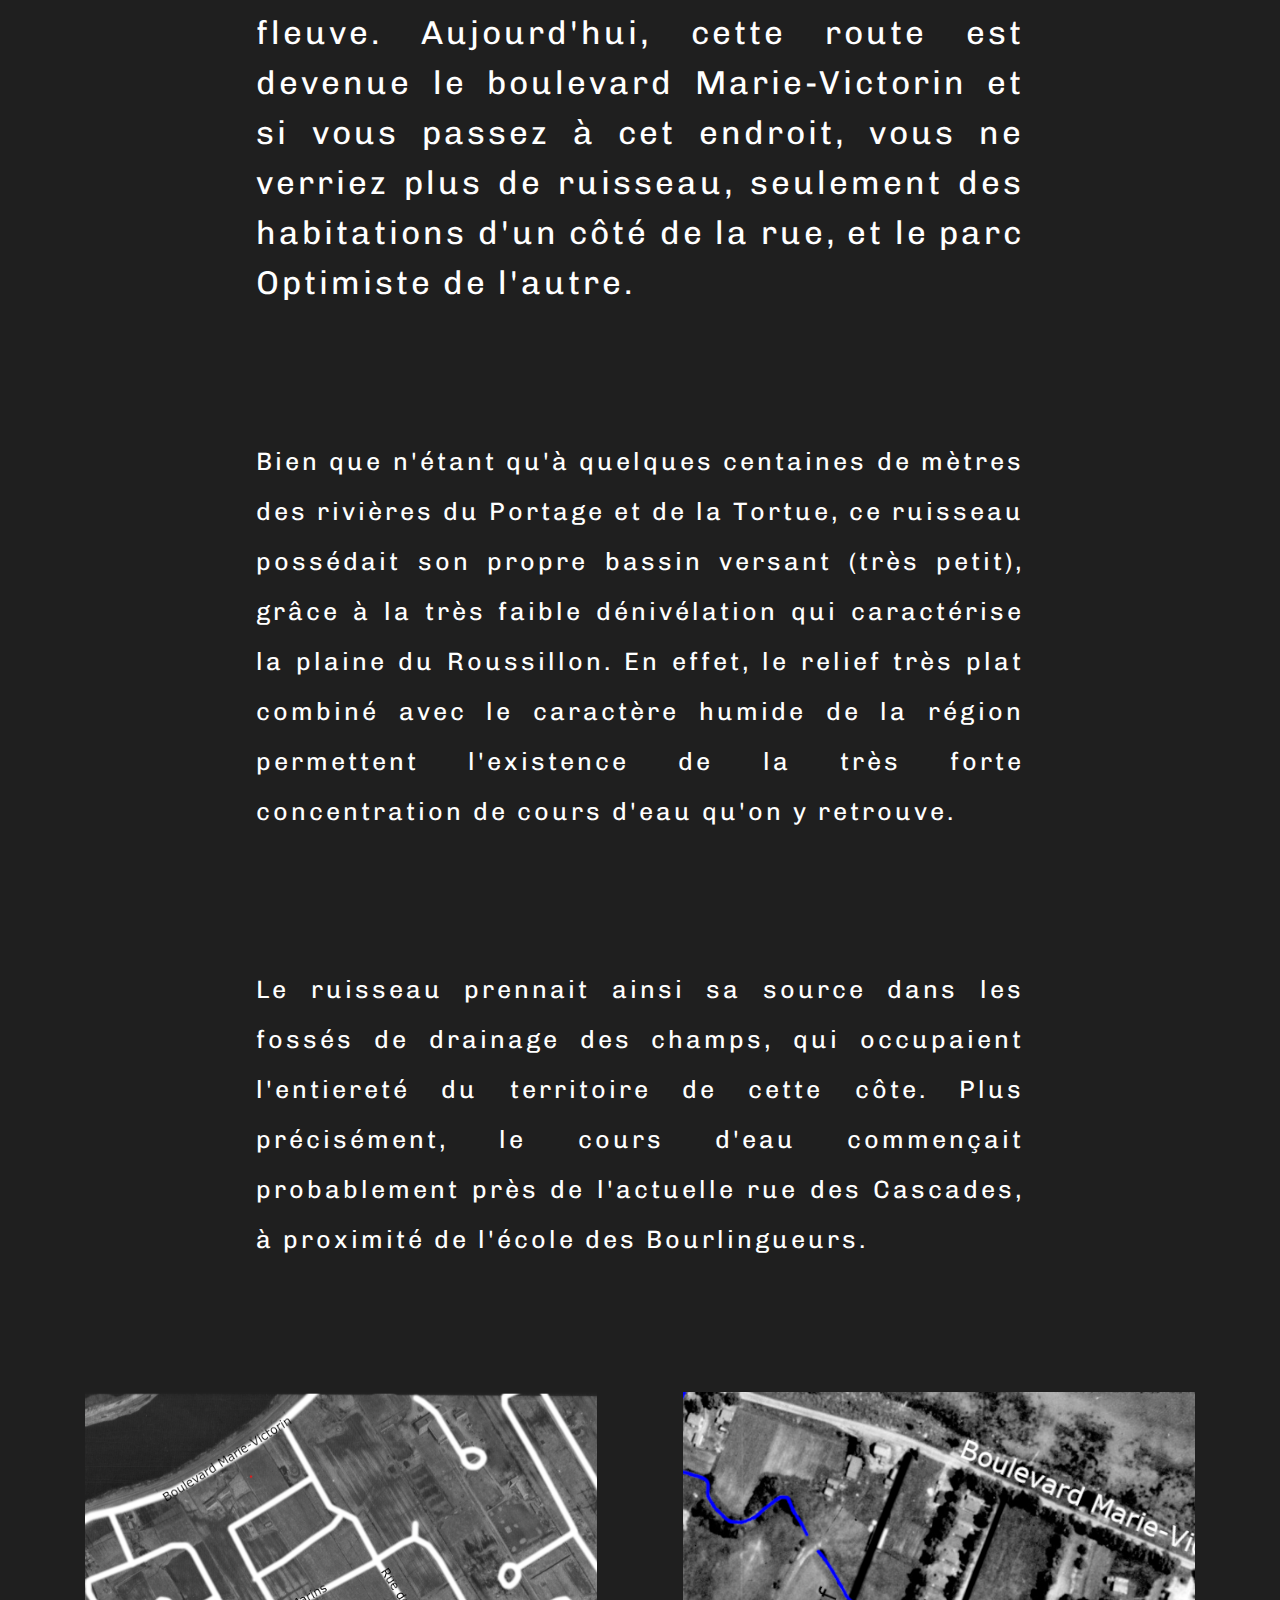
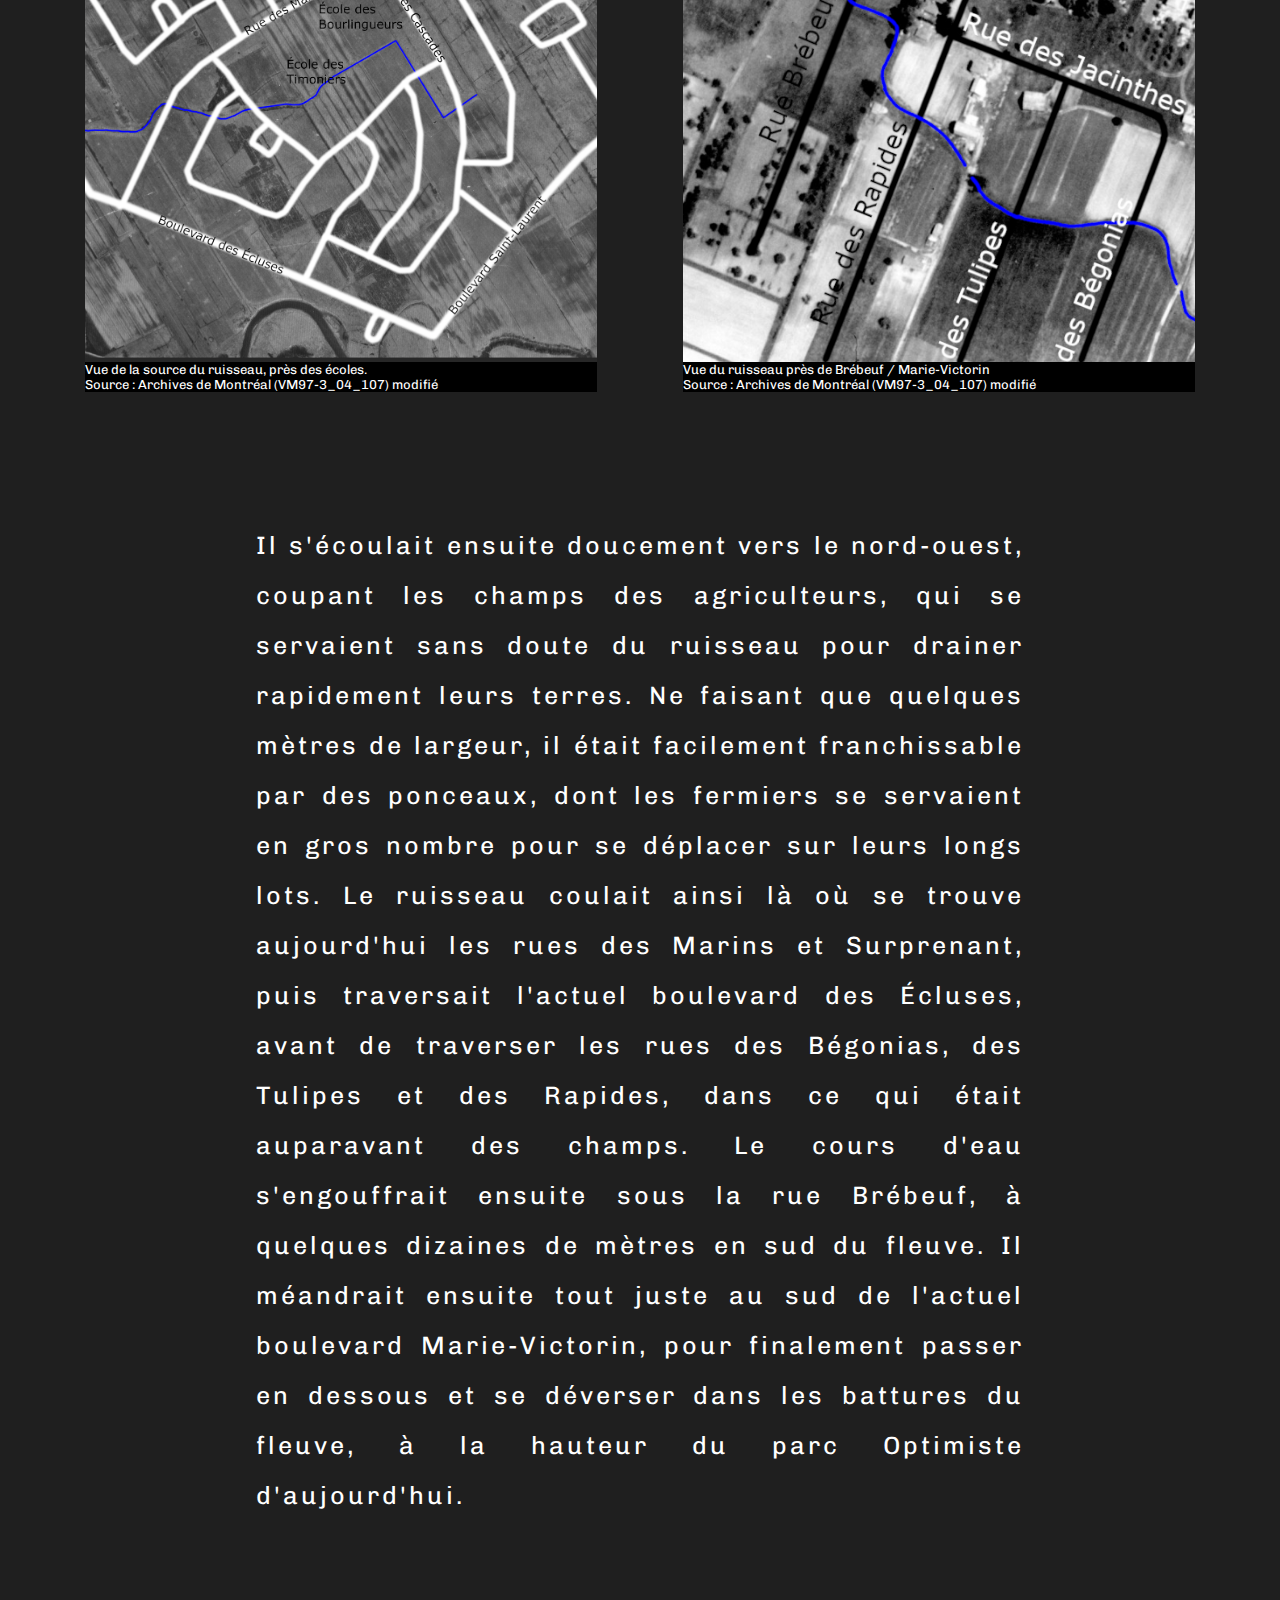
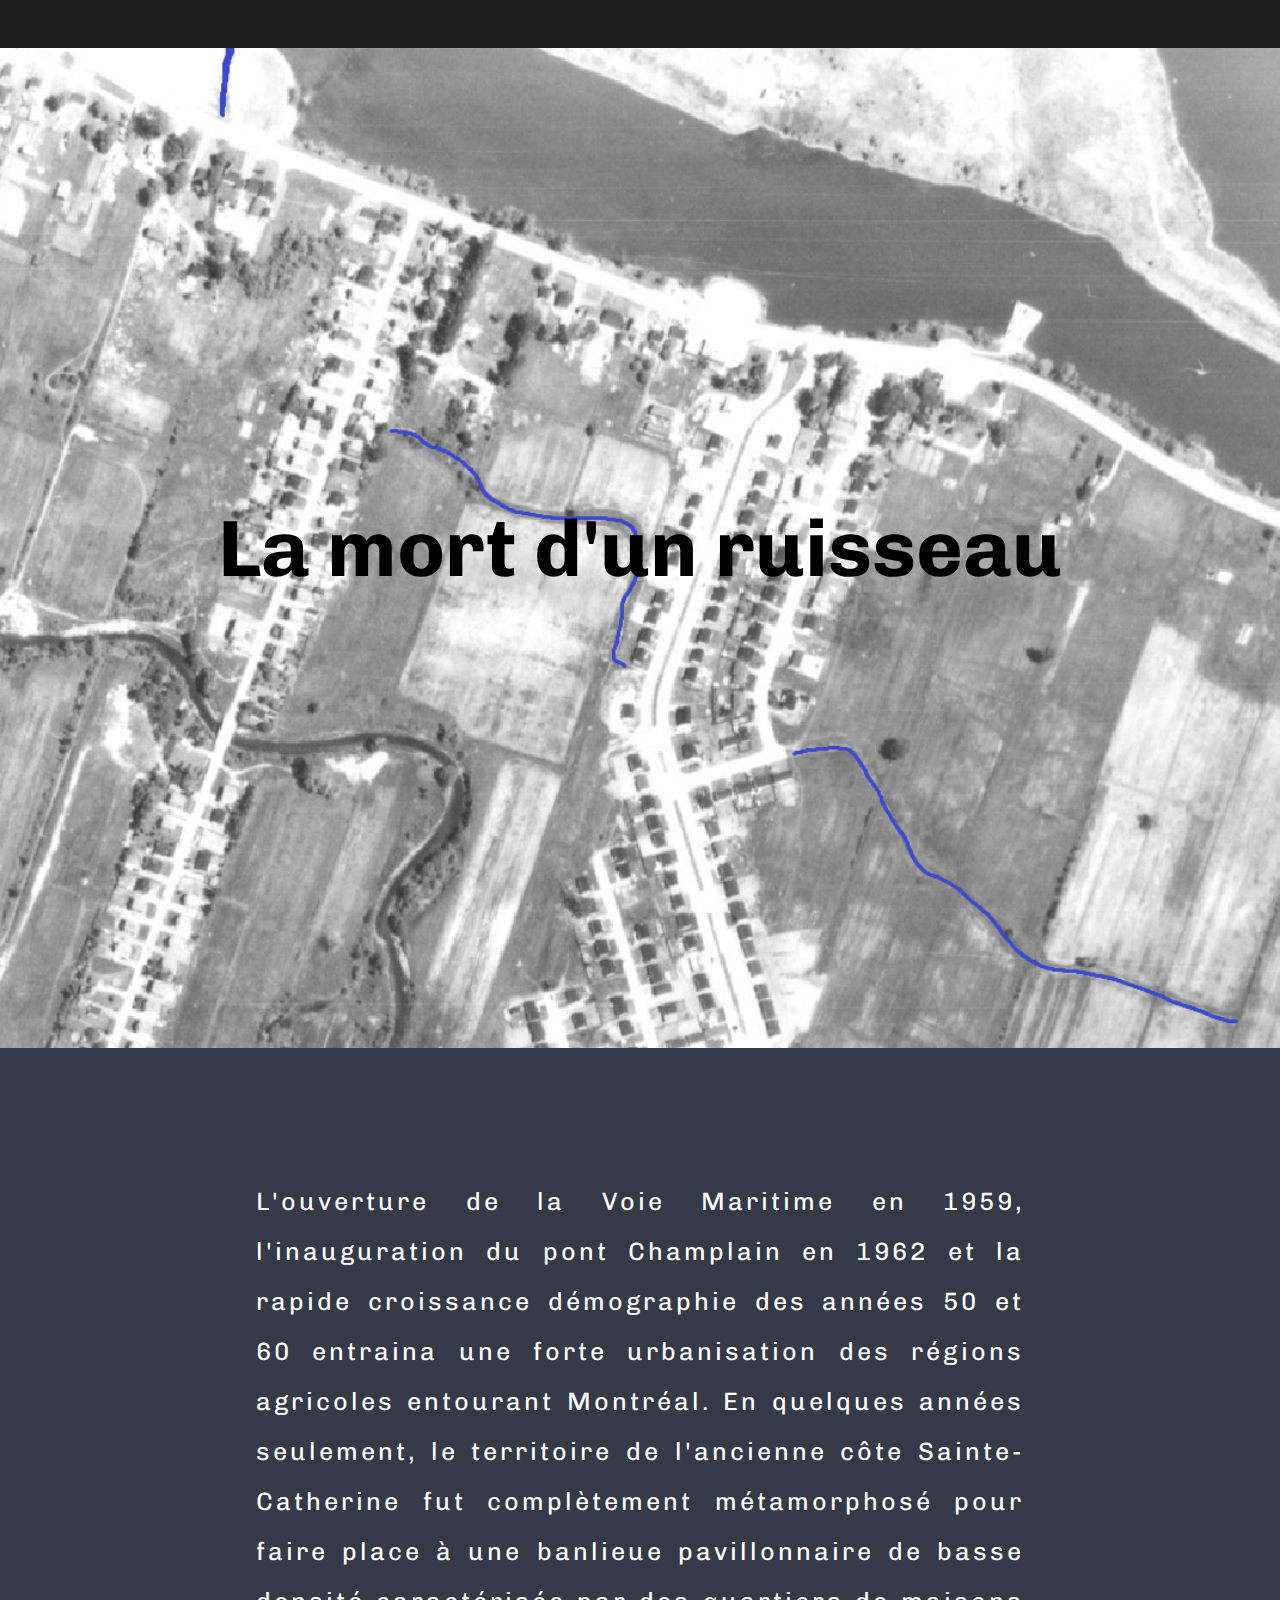
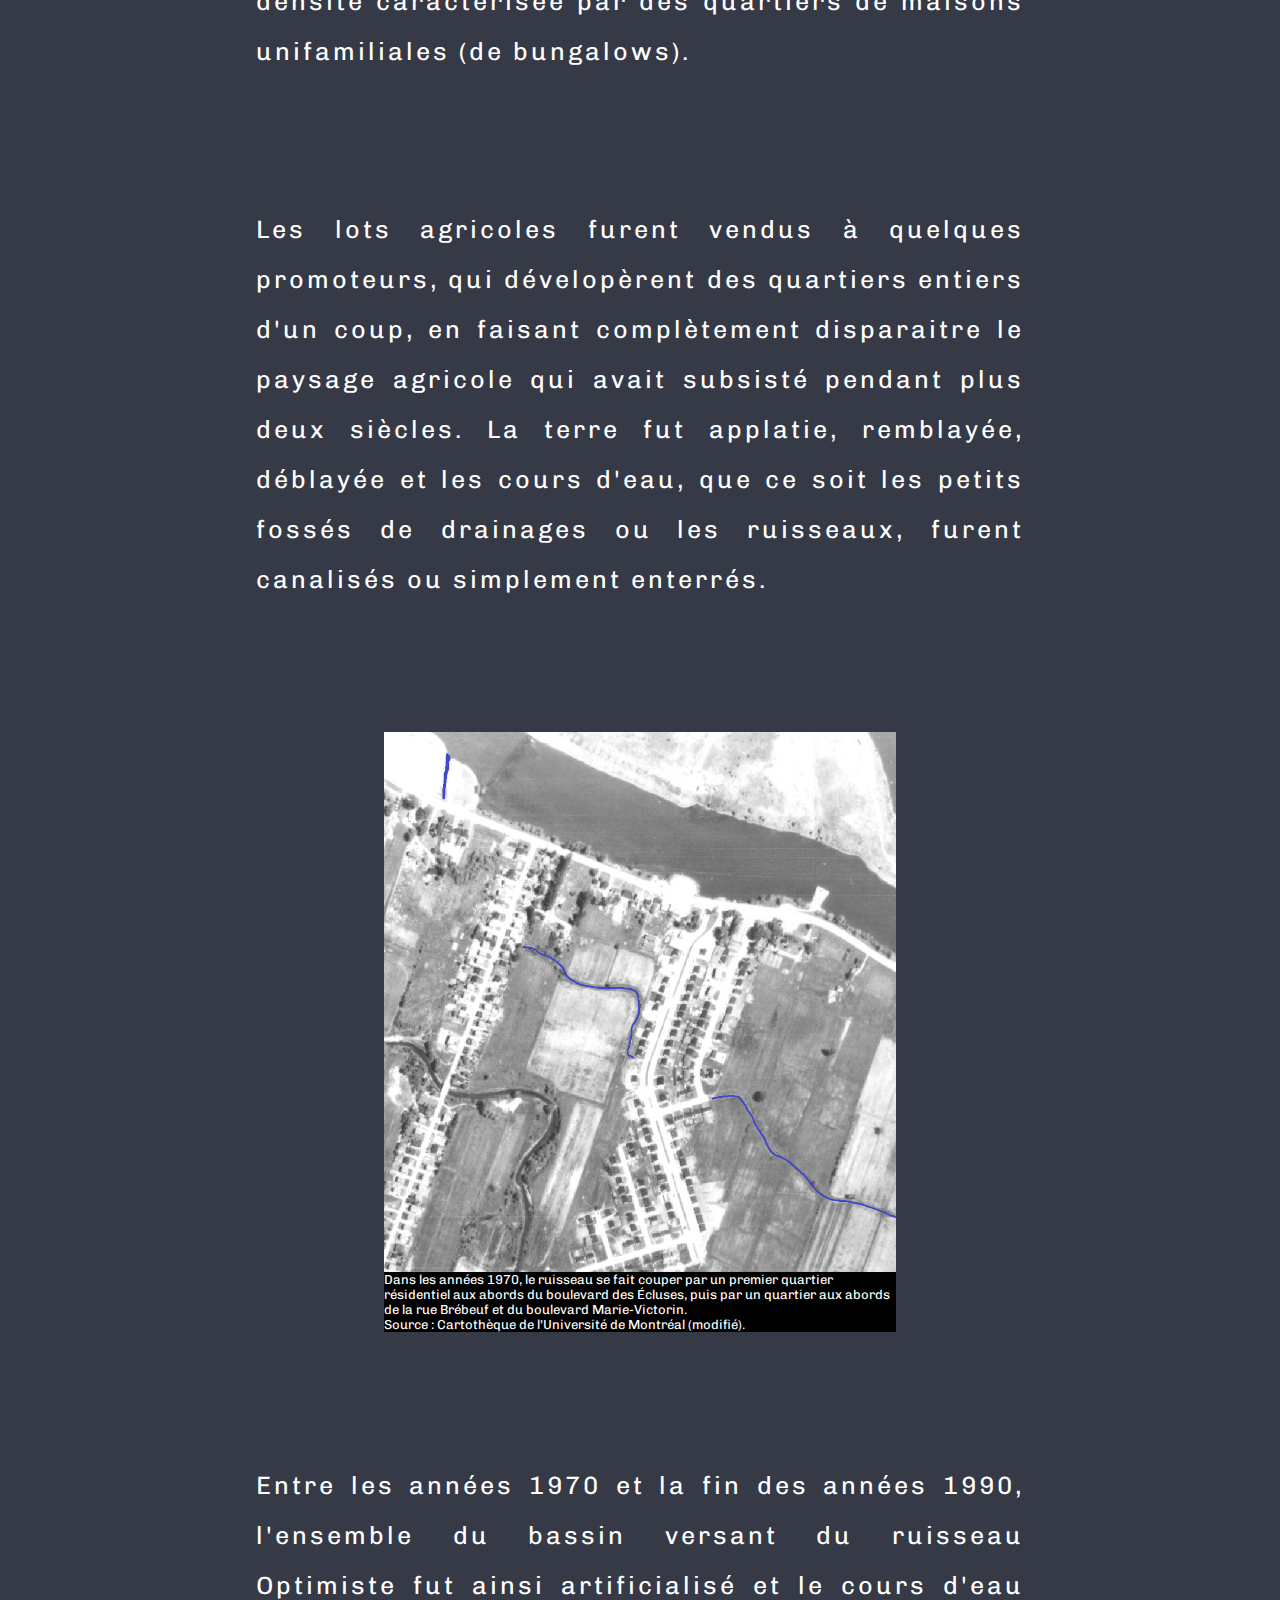
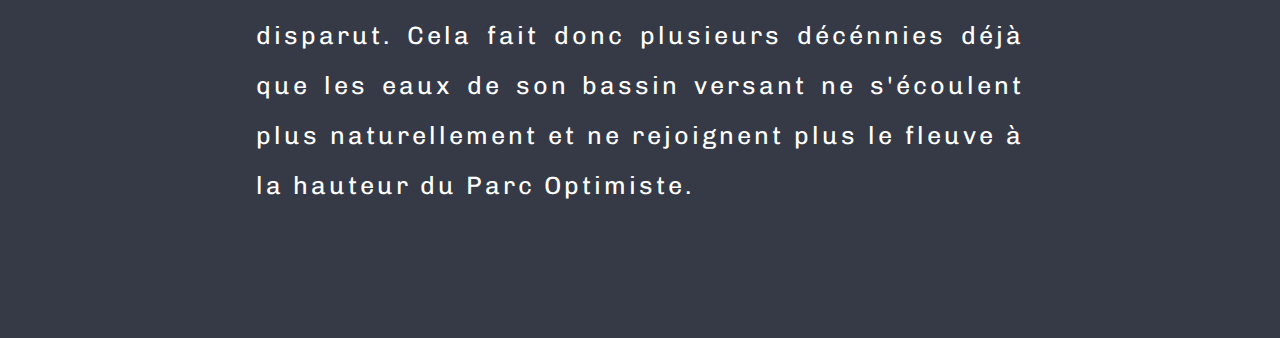
==== commit 627e3558: "chapitre2" ====
--- a/root/html/art_1.html
+++ b/root/html/art_1.html
@@ -112,9 +112,9 @@
         </div>
     </div> -->
     <div class="main-article-container">
-        <div class="chapitre">
+        <div class="chapitre background-1">
             <div class="image-chapitre" style="background-image: url(../img/ruisseau_optimiste_entete_article.png)">
-                <div class="titre">Ruisseau « Optimiste » de Sainte-Catherine</div>
+                <div class="titre blanc">Ruisseau « Optimiste » de Sainte-Catherine</div>
             </div>
             <div class="paragraphe blanc gras">Jusque dans les 1960, si vous empruntiez l'ancienne Route No 3 (reliant Lévis à Fort Covington) dans la Côte-Sainte-Catherine, tout juste après avoir passé le quai de La Tortue (aujourd'hui le quai du Pic), vous verriez couler un petit ruisseau agricole sous la route, se déversant dans les battures du fleuve. Aujourd'hui, cette route est devenue le boulevard Marie-Victorin et si vous passez à cet endroit, vous ne verriez plus de ruisseau, seulement des habitations d'un côté de la rue, et le parc Optimiste de l'autre.</div>
             <div class="paragraphe blanc">Bien que n'étant qu'à quelques centaines de mètres des rivières du Portage et de la Tortue, ce ruisseau possédait son propre bassin versant (très petit), grâce à la très faible dénivélation qui caractérise la plaine du Roussillon. En effet, le relief très plat combiné avec le caractère humide de la région permettent l'existence de la très forte concentration de cours d'eau qu'on y retrouve. </div>
@@ -133,6 +133,22 @@
             </div>
             <div class="paragraphe blanc">Il s'écoulait ensuite doucement vers le nord-ouest, coupant les champs des agriculteurs, qui se servaient sans doute du ruisseau pour drainer rapidement leurs terres. Ne faisant que quelques mètres de largeur, il était facilement franchissable par des ponceaux, dont les fermiers se servaient en gros nombre pour se déplacer sur leurs longs lots. Le ruisseau coulait ainsi là où se trouve aujourd'hui les rues des Marins et Surprenant, puis traversait l'actuel boulevard des Écluses, avant de traverser les rues des Bégonias, des Tulipes et des Rapides, dans ce qui était auparavant des champs. Le cours d'eau s'engouffrait ensuite sous la rue Brébeuf, à quelques dizaines de mètres en sud du fleuve. Il méandrait ensuite tout juste au sud de l'actuel boulevard Marie-Victorin, pour finalement passer en dessous et se déverser dans les battures du fleuve, à la hauteur du parc Optimiste d'aujourd'hui. </div>
         </div>
+        <div class="chapitre background-2">
+            <div class="image-chapitre" style="background-image: url(../img/etalement_urbain_ruisseau_optimiste.png)">
+                <div class="titre-chapitre noir">La mort d'un ruisseau</div>
+            </div>
+            <div class="paragraphe blanc">L'ouverture de la Voie Maritime en 1959, l'inauguration du pont Champlain en 1962 et la rapide croissance démographie des années 50 et 60 entraina une forte urbanisation des régions agricoles entourant Montréal. En quelques années seulement, le territoire de l'ancienne côte Sainte-Catherine fut complètement métamorphosé pour faire place à une banlieue pavillonnaire de basse densité caractérisée par des quartiers de maisons unifamiliales (de bungalows).</div>
+            <div class="paragraphe blanc">Les lots agricoles furent vendus à quelques promoteurs, qui dévelopèrent des quartiers entiers d'un coup, en faisant complètement disparaitre le paysage agricole qui avait subsisté pendant plus deux siècles. La terre fut applatie, remblayée, déblayée et les cours d'eau, que ce soit les petits fossés de drainages ou les ruisseaux, furent canalisés ou simplement enterrés. </div>
+            <div class="objet">
+                <div class="image-container">
+                    <div class="image" style="background-image: url(../img/etalement_urbain_ruisseau_optimiste.png);"></div>
+                    <div class="description-image blanc">Dans les années 1970, le ruisseau se fait couper par un premier quartier résidentiel aux abords du boulevard des Écluses, puis par un quartier aux abords de la rue Brébeuf et du boulevard Marie-Victorin.</div>
+                    <div class="description-image blanc">Source : Cartothèque de l'Université de Montréal (modifié). </div>
+                </div>
+            </div>
+            <div class="paragraphe blanc">Entre les années 1970 et la fin des années 1990, l'ensemble du bassin versant du ruisseau Optimiste fut ainsi artificialisé et le cours d'eau disparut. Cela fait donc plusieurs décénnies déjà que les eaux de son bassin versant ne s'écoulent plus naturellement et ne rejoignent plus le fleuve à la hauteur du Parc Optimiste.</div>
+            
+        </div>
     </div>
 </body>
 </html>--- a/root/css/global.css
+++ b/root/css/global.css
@@ -15,7 +15,8 @@
     justify-content: space-around;
     align-items: center;
     gap: 5px;
-    cursor:grab
+    cursor:grab;
+    z-index: 10;
 }
 
 .header-container{
@@ -36,13 +37,14 @@
 }
 
 .chapitre{
-
+    padding-bottom: 10%;
 }
 
 .image-chapitre{
     width: 100%;
     height: 1000px;
     background-size: cover;
+    background-position: 50% 50%;
 }
 
 .titre{
@@ -52,8 +54,19 @@
     flex-direction: column;
     justify-content: center;
     align-items: center;
-    color: rgb(255, 255, 255);
     font-size: 100px;
+    font-weight: bold;
+    text-align: center;
+}
+
+.titre-chapitre{
+    width: 100%;
+    height: 100%;
+    display: flex;
+    flex-direction: column;
+    justify-content: center;
+    align-items: center;
+    font-size: 80px;
     font-weight: bold;
     text-align: center;
 }
@@ -66,6 +79,14 @@
     font-size: 25px;
     letter-spacing: 3px;
     line-height: 50px;
+}
+
+.objet{
+    width: 100%;
+    height: 600px;
+    padding-top: 10%;
+    display: flex;
+    justify-content: center;
 }
 
 .deux-objets{
@@ -81,6 +102,7 @@
     height: 100%;
     display: flex;
     flex-direction: column;
+    transition: all .2s ease-in-out;
 }
 
 .image{
@@ -100,8 +122,20 @@
     color: white;
 }
 
+.noir{
+    color: black;
+}
+
 .gras{
     font-size: 33px;
+}
+
+.background-1{
+    background-color: rgb(31,31,31);
+}
+
+.background-2{
+    background-color: rgb(54,57,70);
 }
 
 /* Général */
@@ -111,4 +145,9 @@
 
 a:hover{
     font-weight: bold;
+}
+
+.image-container:hover{
+    z-index: 2;
+    transform: scale(1.15);
 }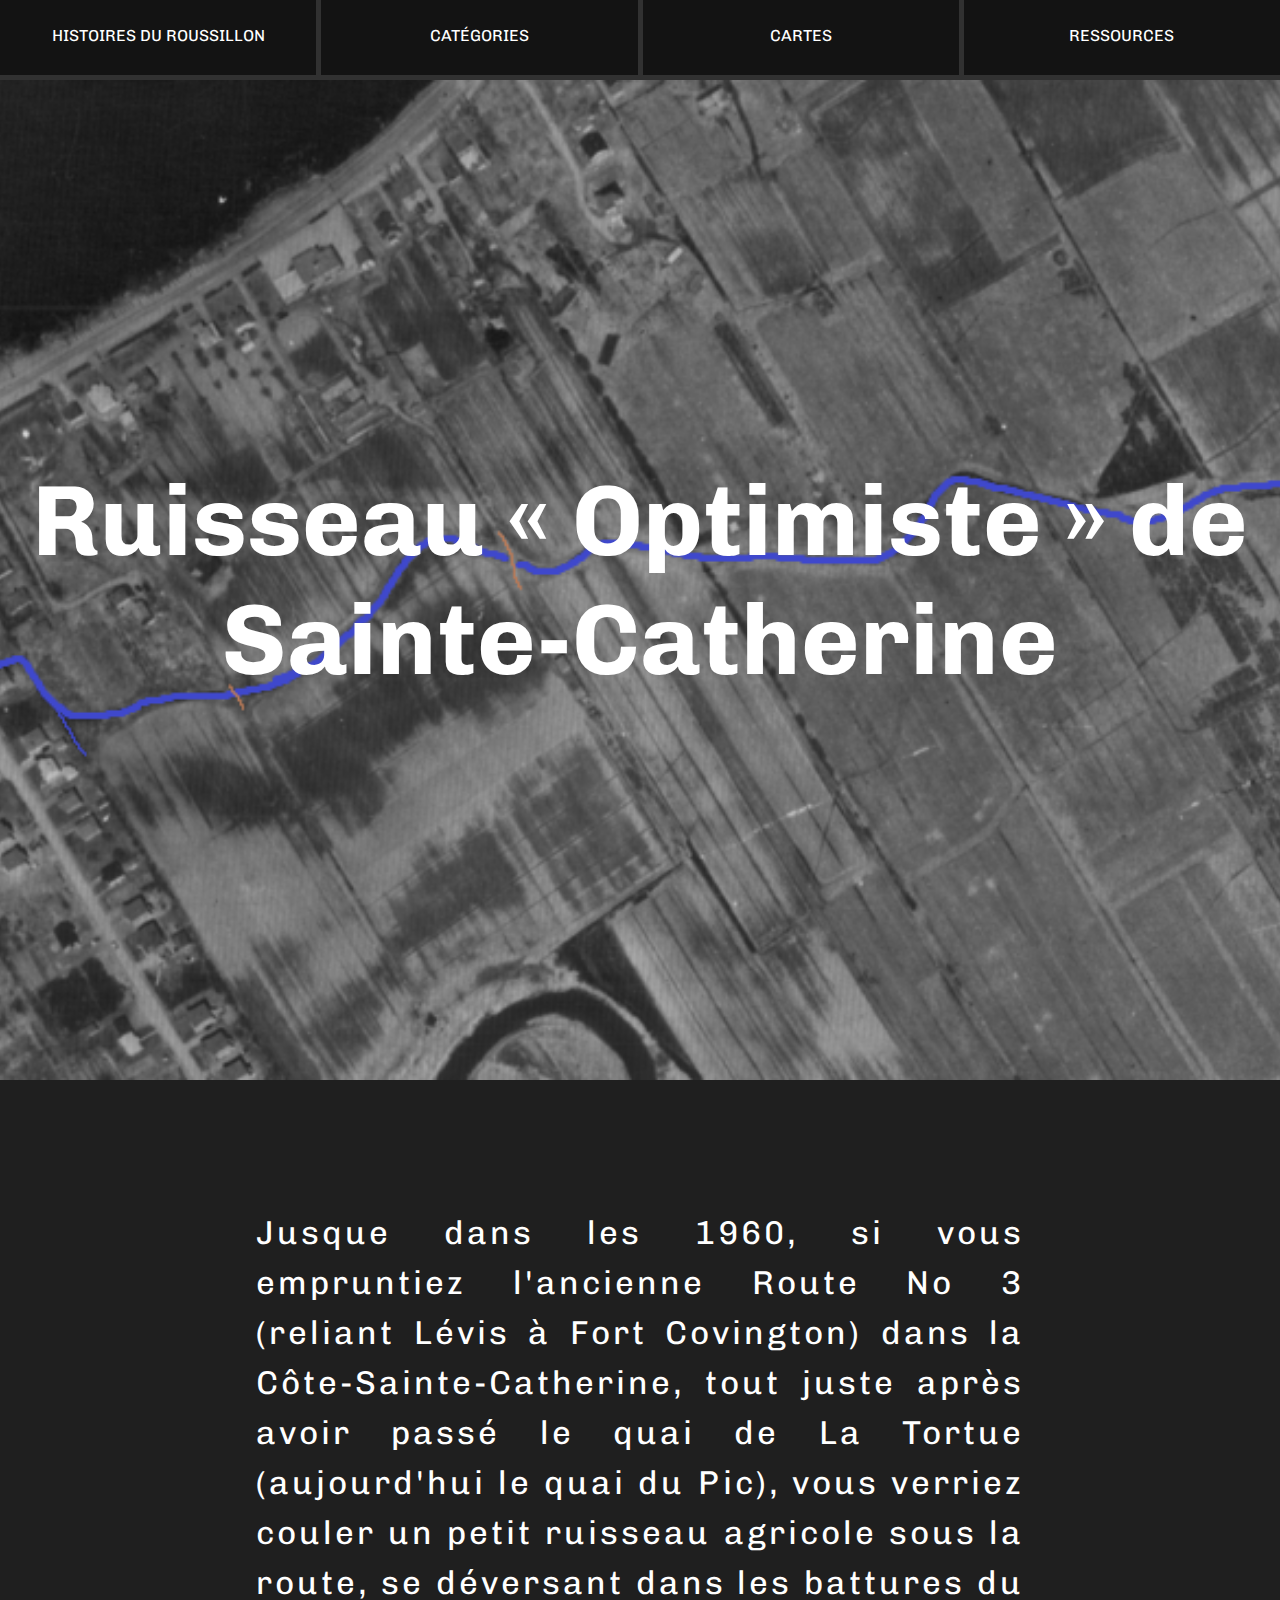
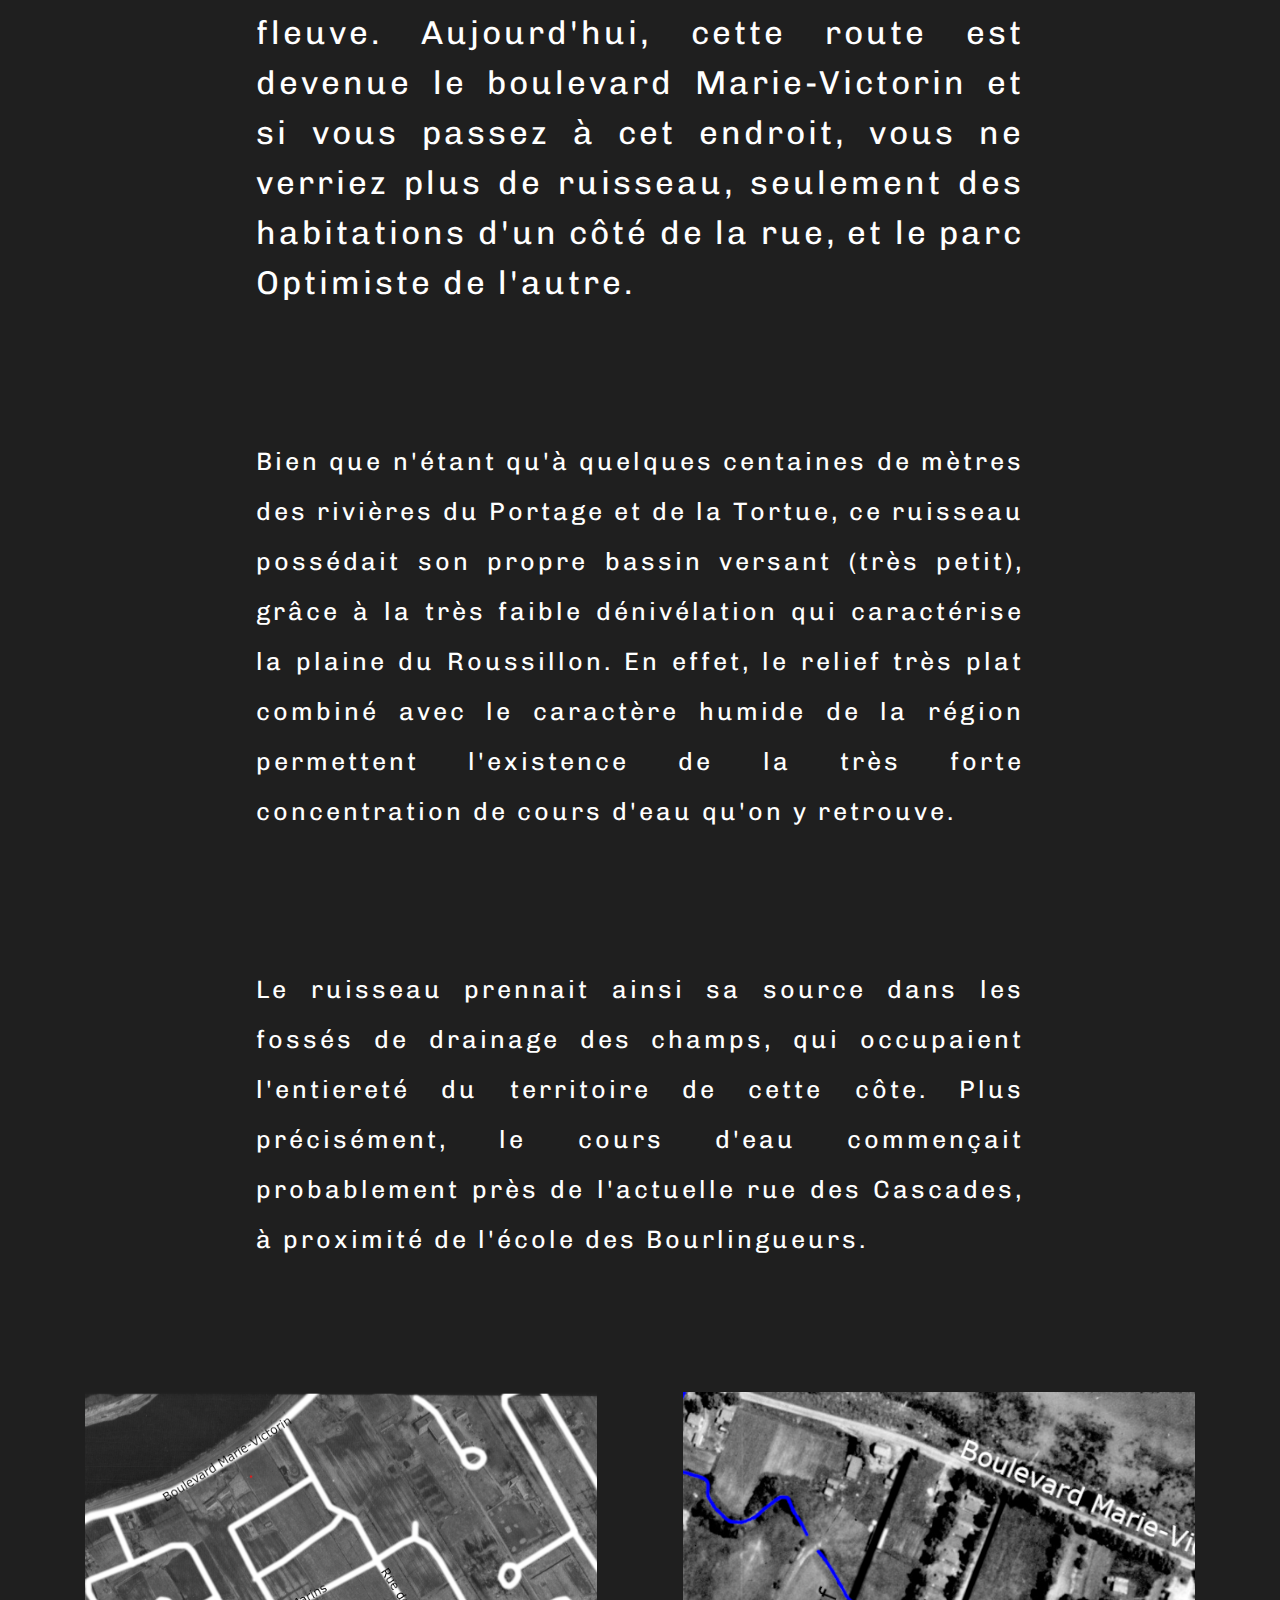
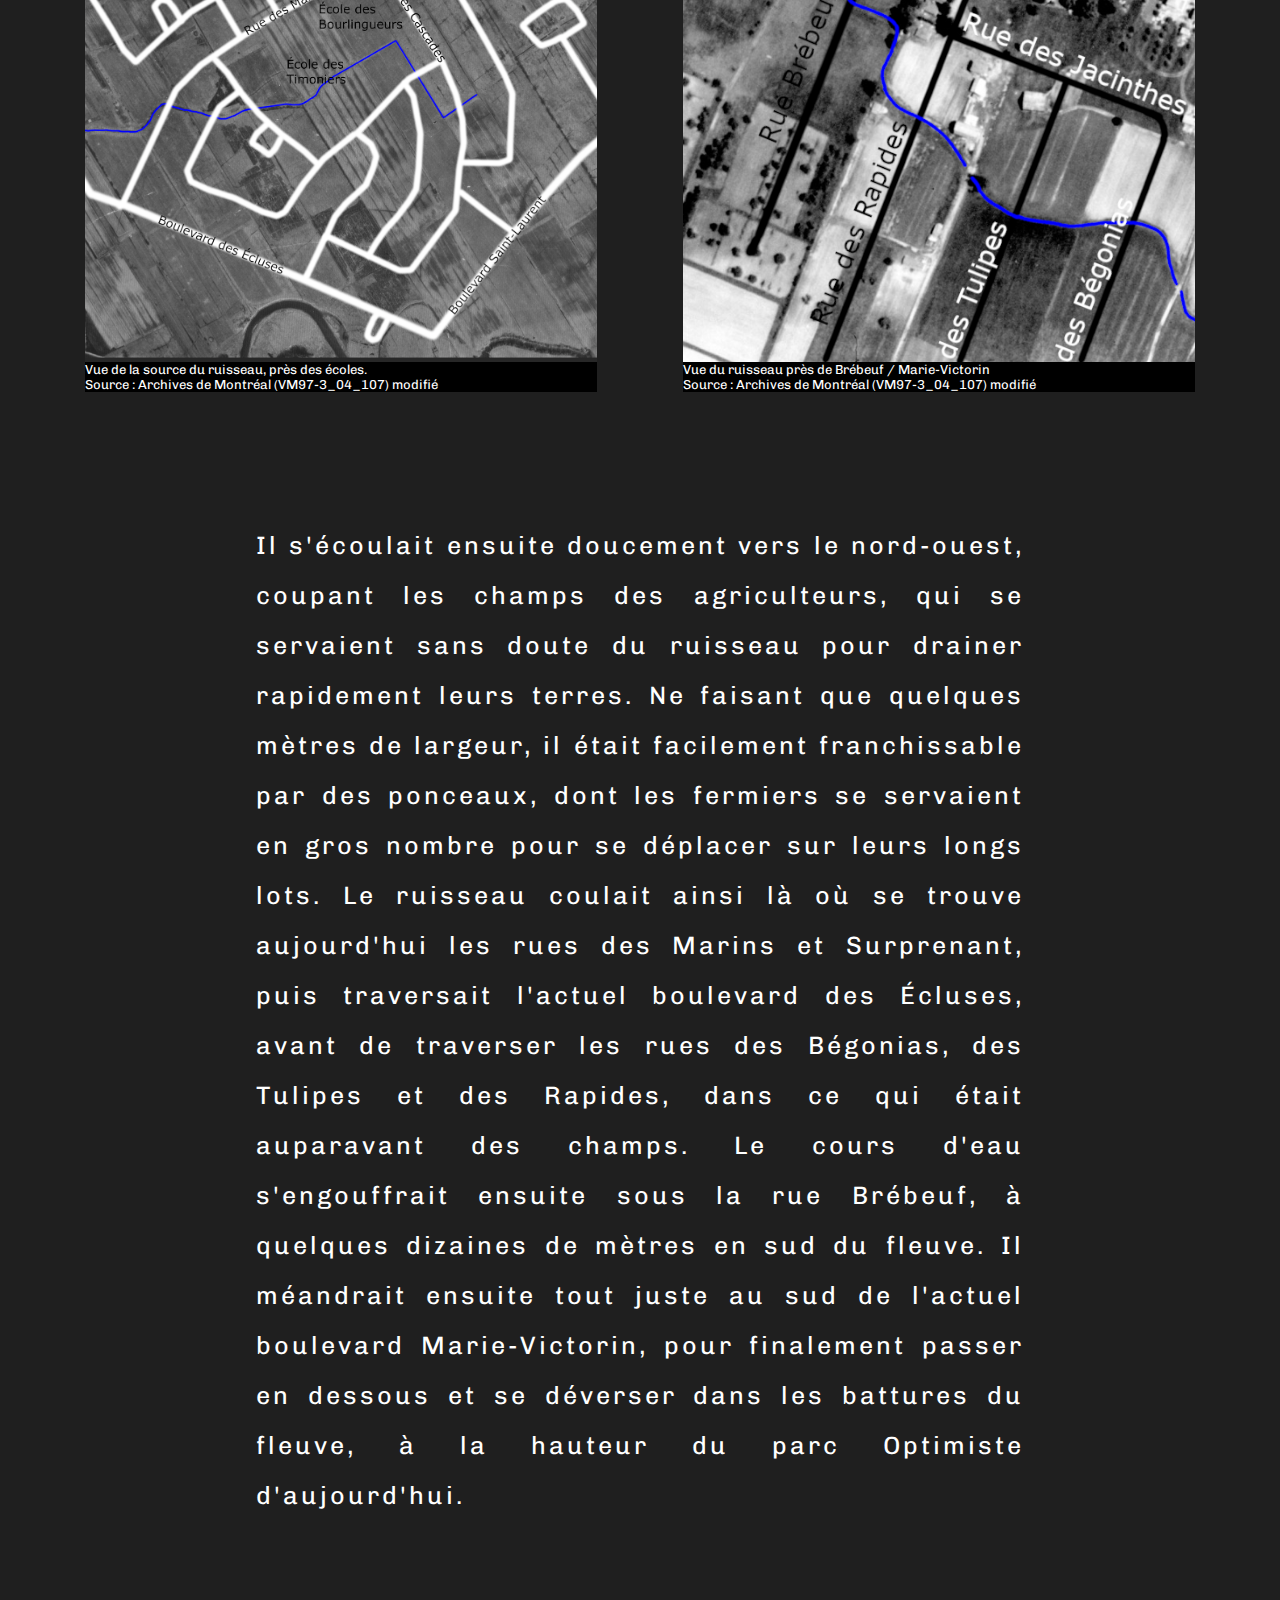
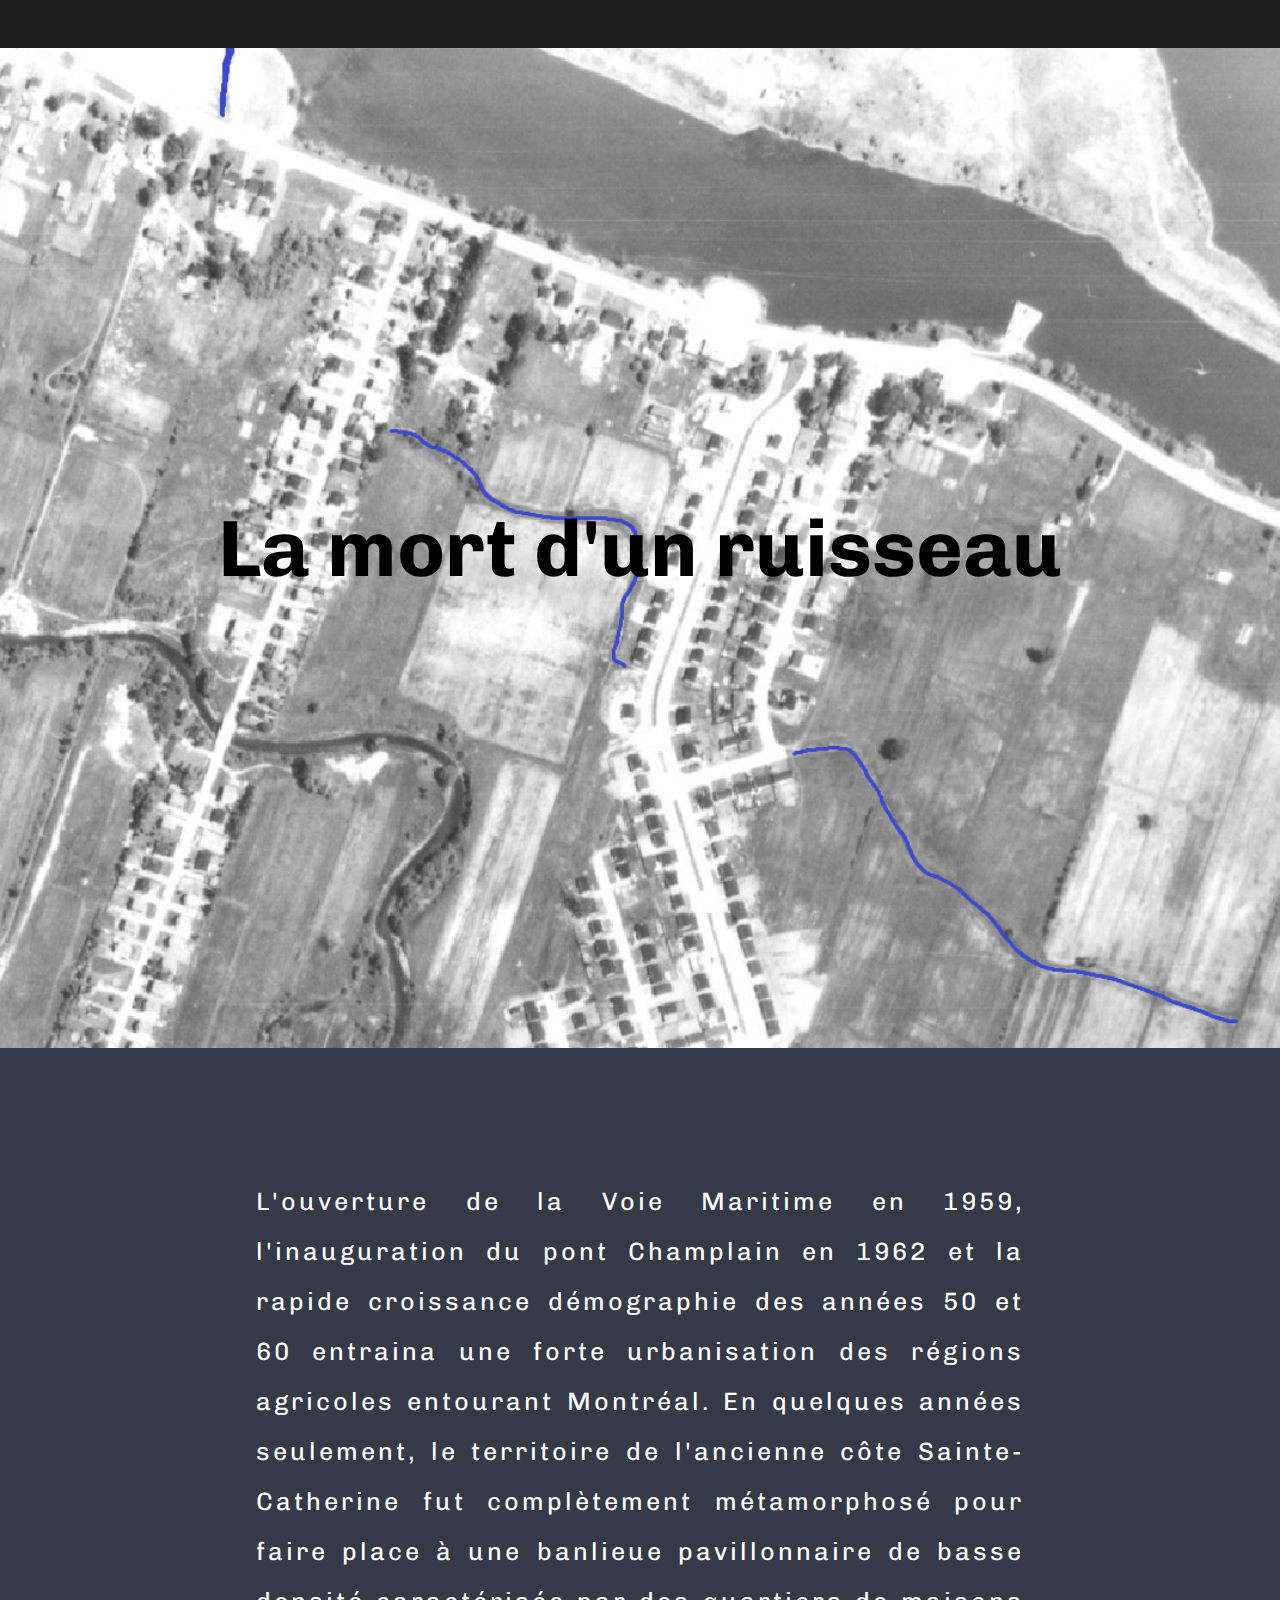
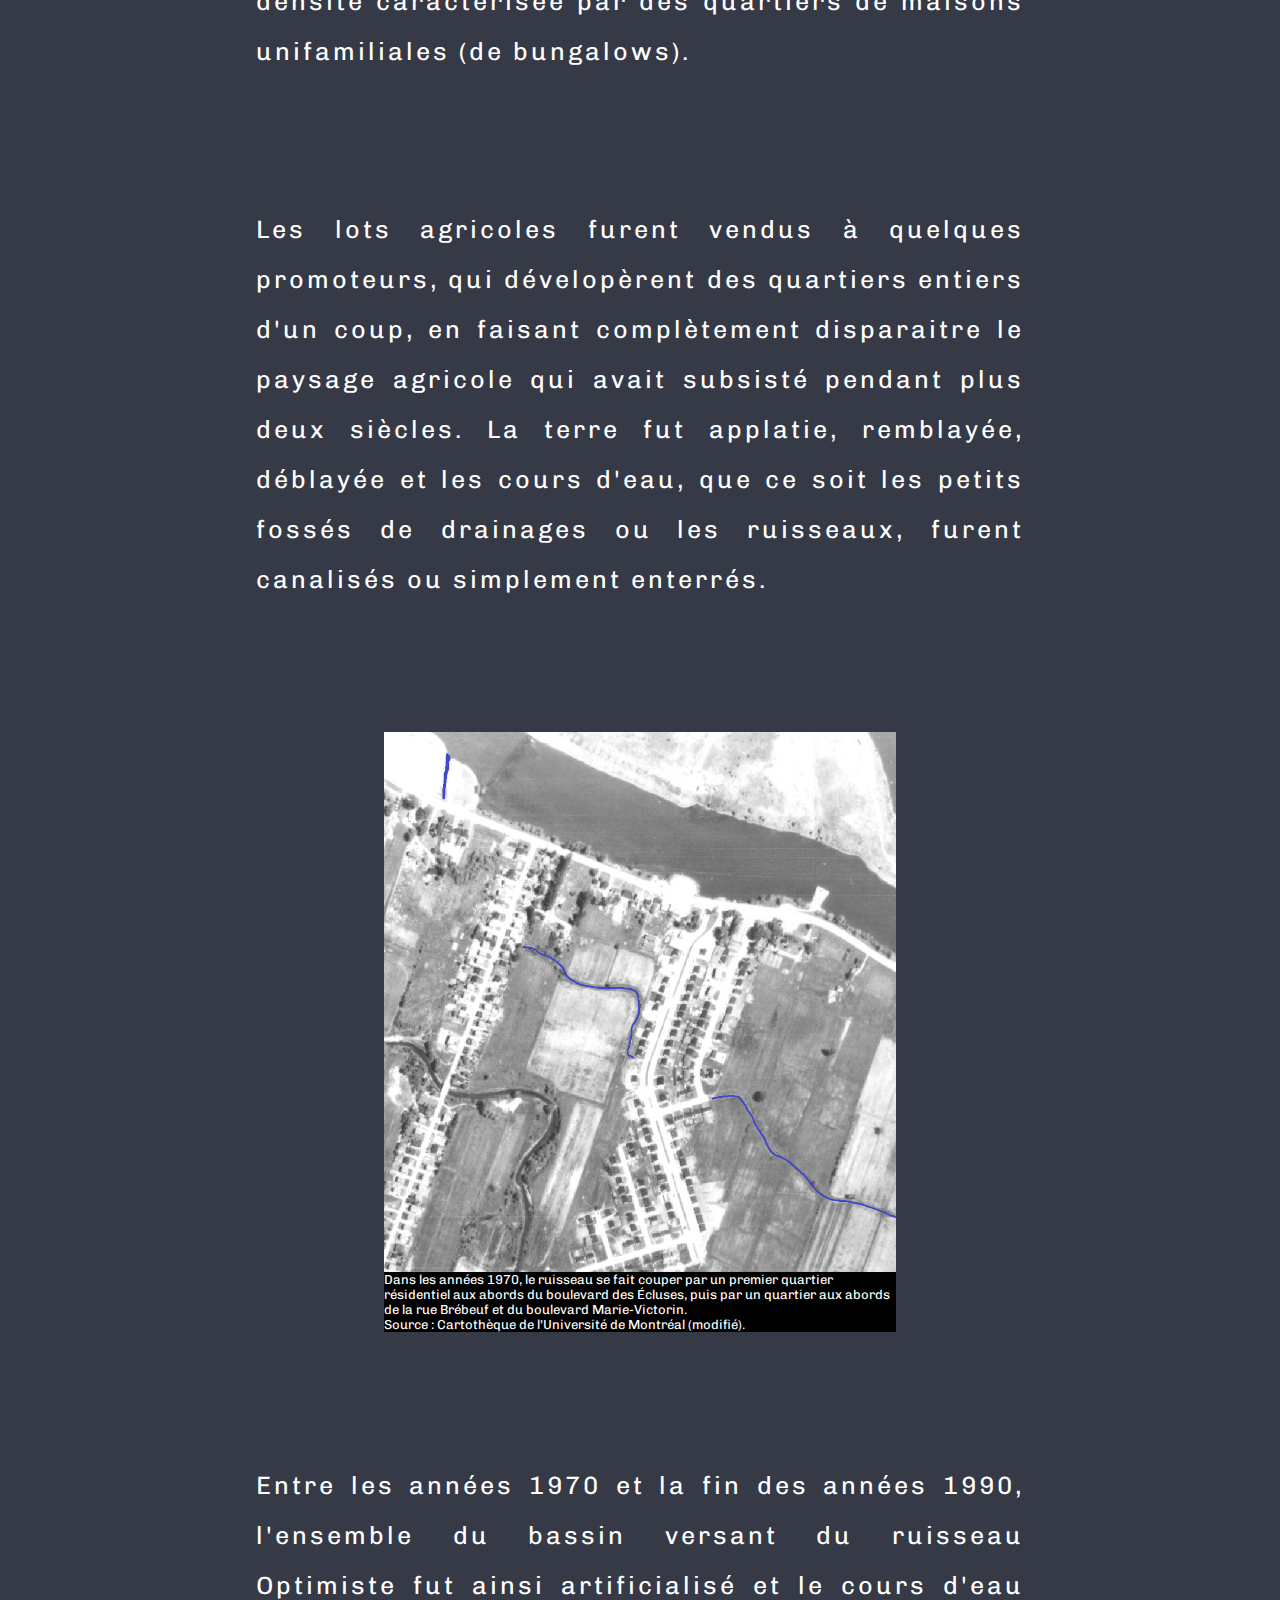
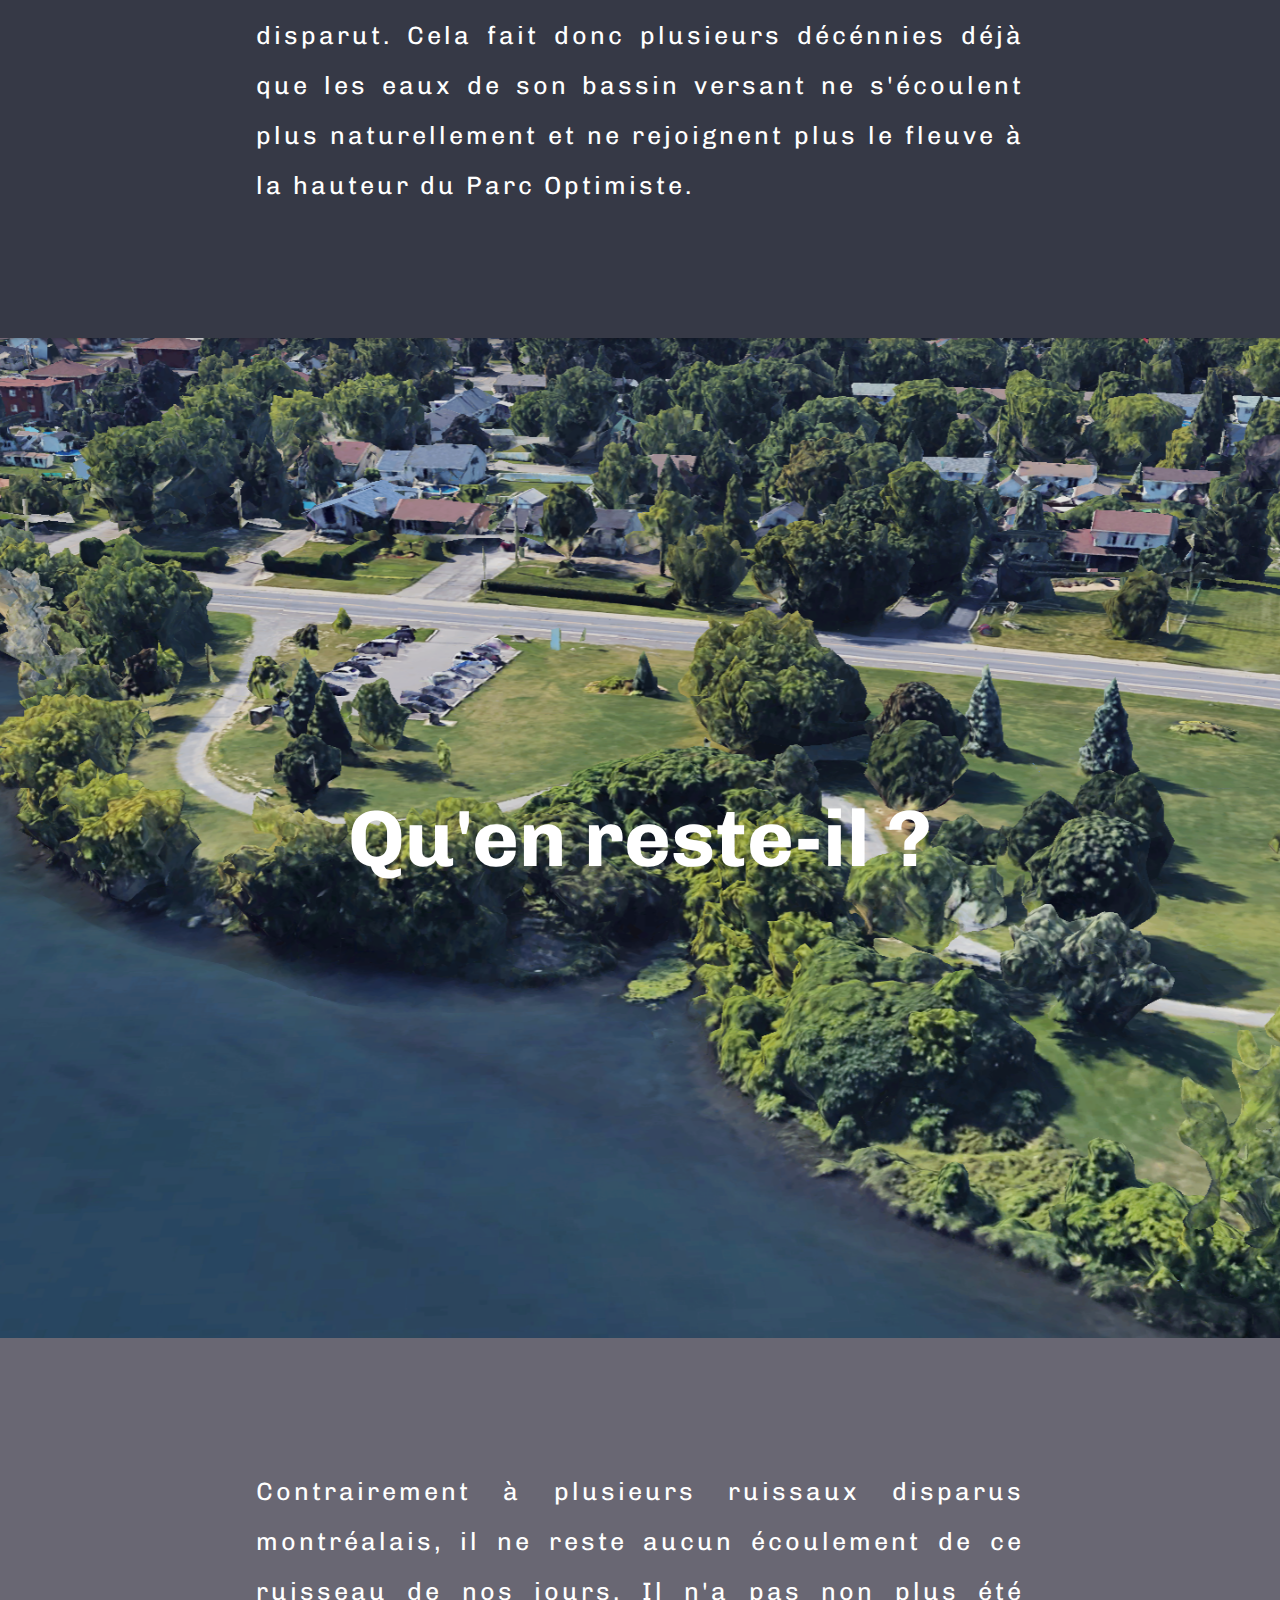
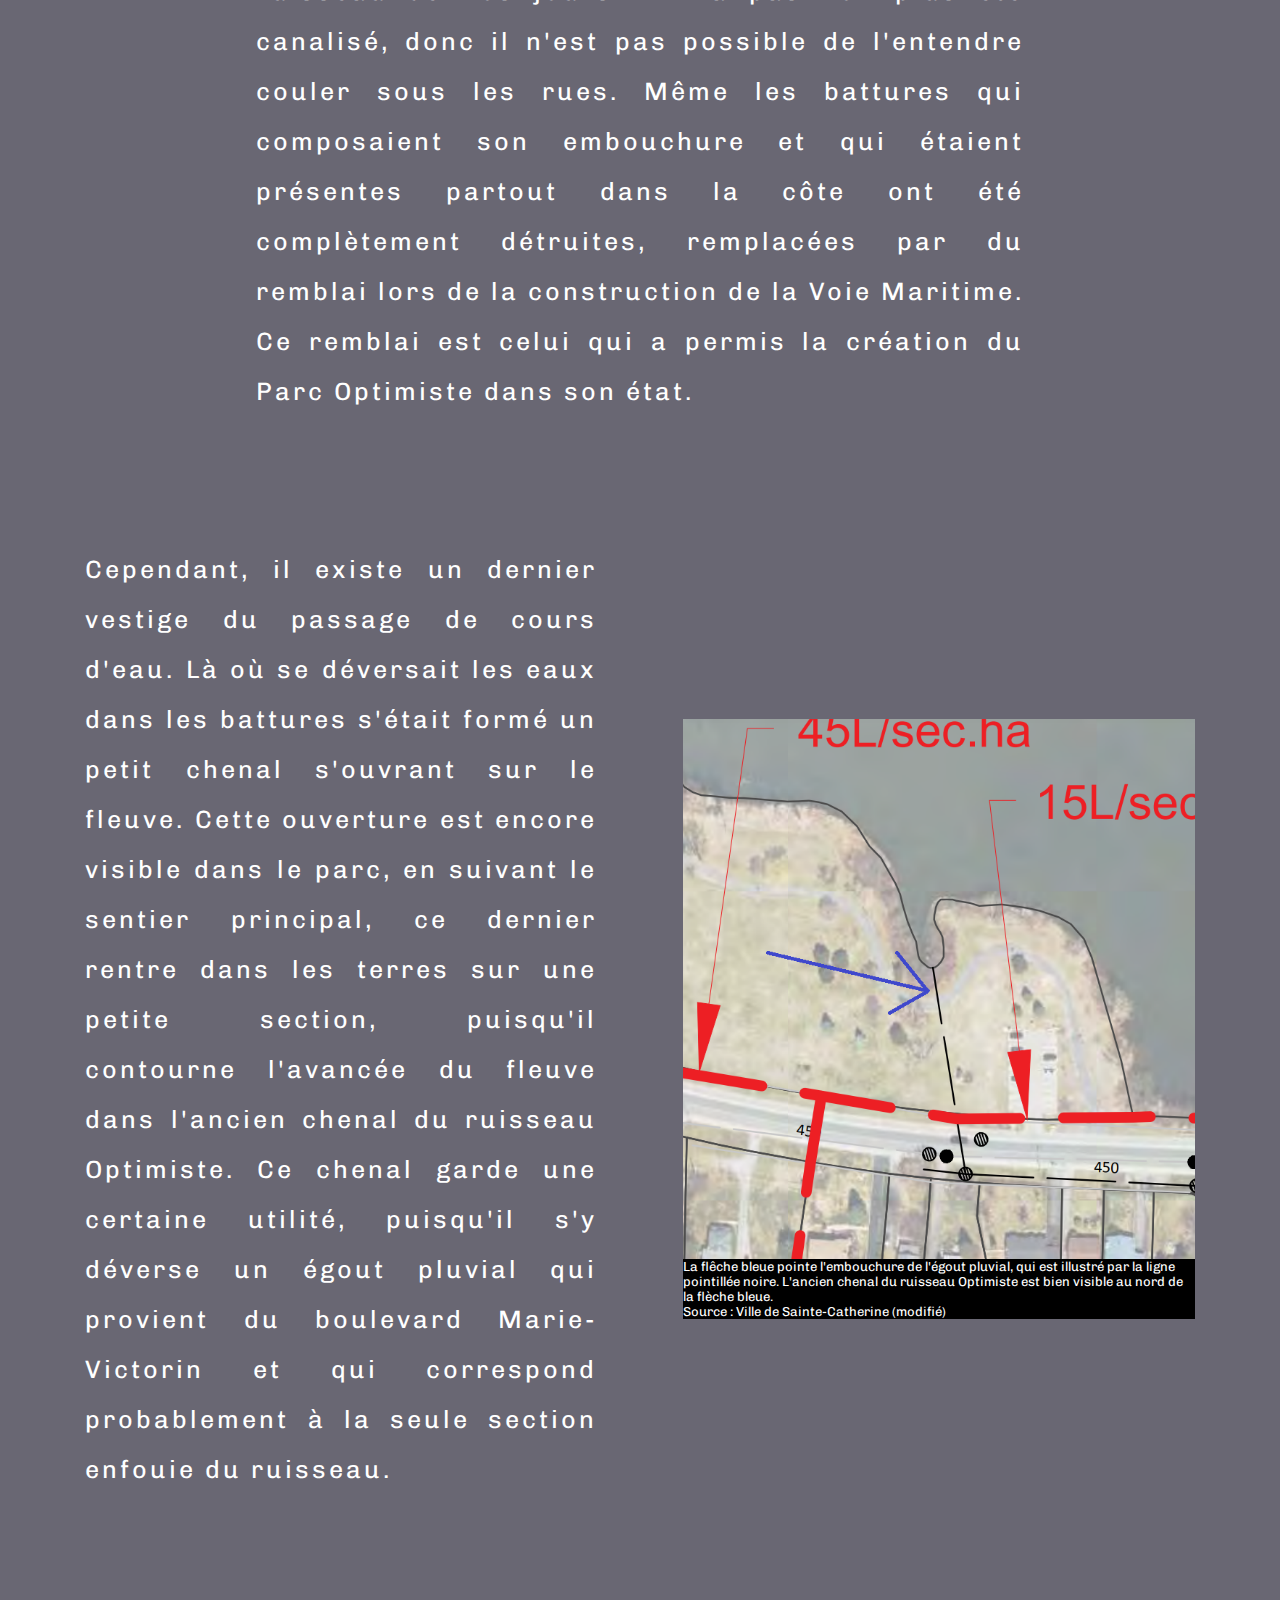
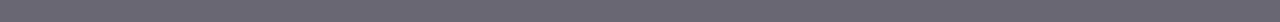
==== commit 8a3ea08f: "chapitre3" ====
--- a/root/html/art_1.html
+++ b/root/html/art_1.html
@@ -149,6 +149,20 @@
             <div class="paragraphe blanc">Entre les années 1970 et la fin des années 1990, l'ensemble du bassin versant du ruisseau Optimiste fut ainsi artificialisé et le cours d'eau disparut. Cela fait donc plusieurs décénnies déjà que les eaux de son bassin versant ne s'écoulent plus naturellement et ne rejoignent plus le fleuve à la hauteur du Parc Optimiste.</div>
             
         </div>
+        <div class="chapitre background-3">
+            <div class="image-chapitre" style="background-image: url(../img/embouchure_ruisseau.png)">
+                <div class="titre-chapitre blanc">Qu'en reste-il ?</div>
+            </div>
+            <div class="paragraphe blanc">Contrairement à plusieurs ruissaux disparus montréalais, il ne reste aucun écoulement de ce ruisseau de nos jours. Il n'a pas non plus été canalisé, donc il n'est pas possible de l'entendre couler sous les rues. Même les battures qui composaient son embouchure et qui étaient présentes partout dans la côte ont été complètement détruites, remplacées par du remblai lors de la construction de la Voie Maritime. Ce remblai est celui qui a permis la création du Parc Optimiste dans son état. </div>
+            <div class="deux-objets">
+                <div class="paragraphe-objet blanc">Cependant, il existe un dernier vestige du passage de cours d'eau. Là où se déversait les eaux dans les battures s'était formé un petit chenal s'ouvrant sur le fleuve. Cette ouverture est encore visible dans le parc, en suivant le sentier principal, ce dernier rentre dans les terres sur une petite section, puisqu'il contourne l'avancée du fleuve dans l'ancien chenal du ruisseau Optimiste. Ce chenal garde une certaine utilité, puisqu'il s'y déverse un égout pluvial qui provient du boulevard Marie-Victorin et qui correspond probablement à la seule section enfouie du ruisseau.</div>
+                <div class="image-container">
+                    <div class="image" style="background-image: url(../img/egout_pluvial_optimiste.png);"></div>
+                    <div class="description-image blanc">La flêche bleue pointe l'embouchure de l'égout pluvial, qui est illustré par la ligne pointillée noire. L'ancien chenal du ruisseau Optimiste est bien visible au nord de la flèche bleue.</div>
+                    <div class="description-image blanc"><a href="https://www.ville.sainte-catherine.qc.ca/medias/documents/content/Annexe-1-Plan-de-gestion-des-eaux-pluviale-debit-relacheWeb.pdf" class="blanc">Source : Ville de Sainte-Catherine (modifié)</a></div>
+                </div>
+            </div>
+        </div>
     </div>
 </body>
 </html>--- a/root/css/global.css
+++ b/root/css/global.css
@@ -91,18 +91,28 @@
 
 .deux-objets{
     width: 100%;
-    height: 600px;
+    height: auto;
     padding-top: 10%;
     display: flex;
     justify-content: space-evenly;
+    align-items: center;
 }
 
 .image-container{
     width: 40%;
-    height: 100%;
+    height: 600px;
     display: flex;
     flex-direction: column;
     transition: all .2s ease-in-out;
+}
+
+.paragraphe-objet{
+    width: 40%;
+    height: 100%;
+    text-align: justify;
+    font-size: 25px;
+    letter-spacing: 3px;
+    line-height: 50px;
 }
 
 .image{
@@ -138,6 +148,18 @@
     background-color: rgb(54,57,70);
 }
 
+.background-3{
+    background-color: rgb(105,103,115);
+}
+
+.background-4{
+    background-color: rgb(129,149,149);
+}
+
+.background-5{
+    background-color: rgb(95,101,83);
+}
+
 /* Général */
 a{
     text-decoration: none;
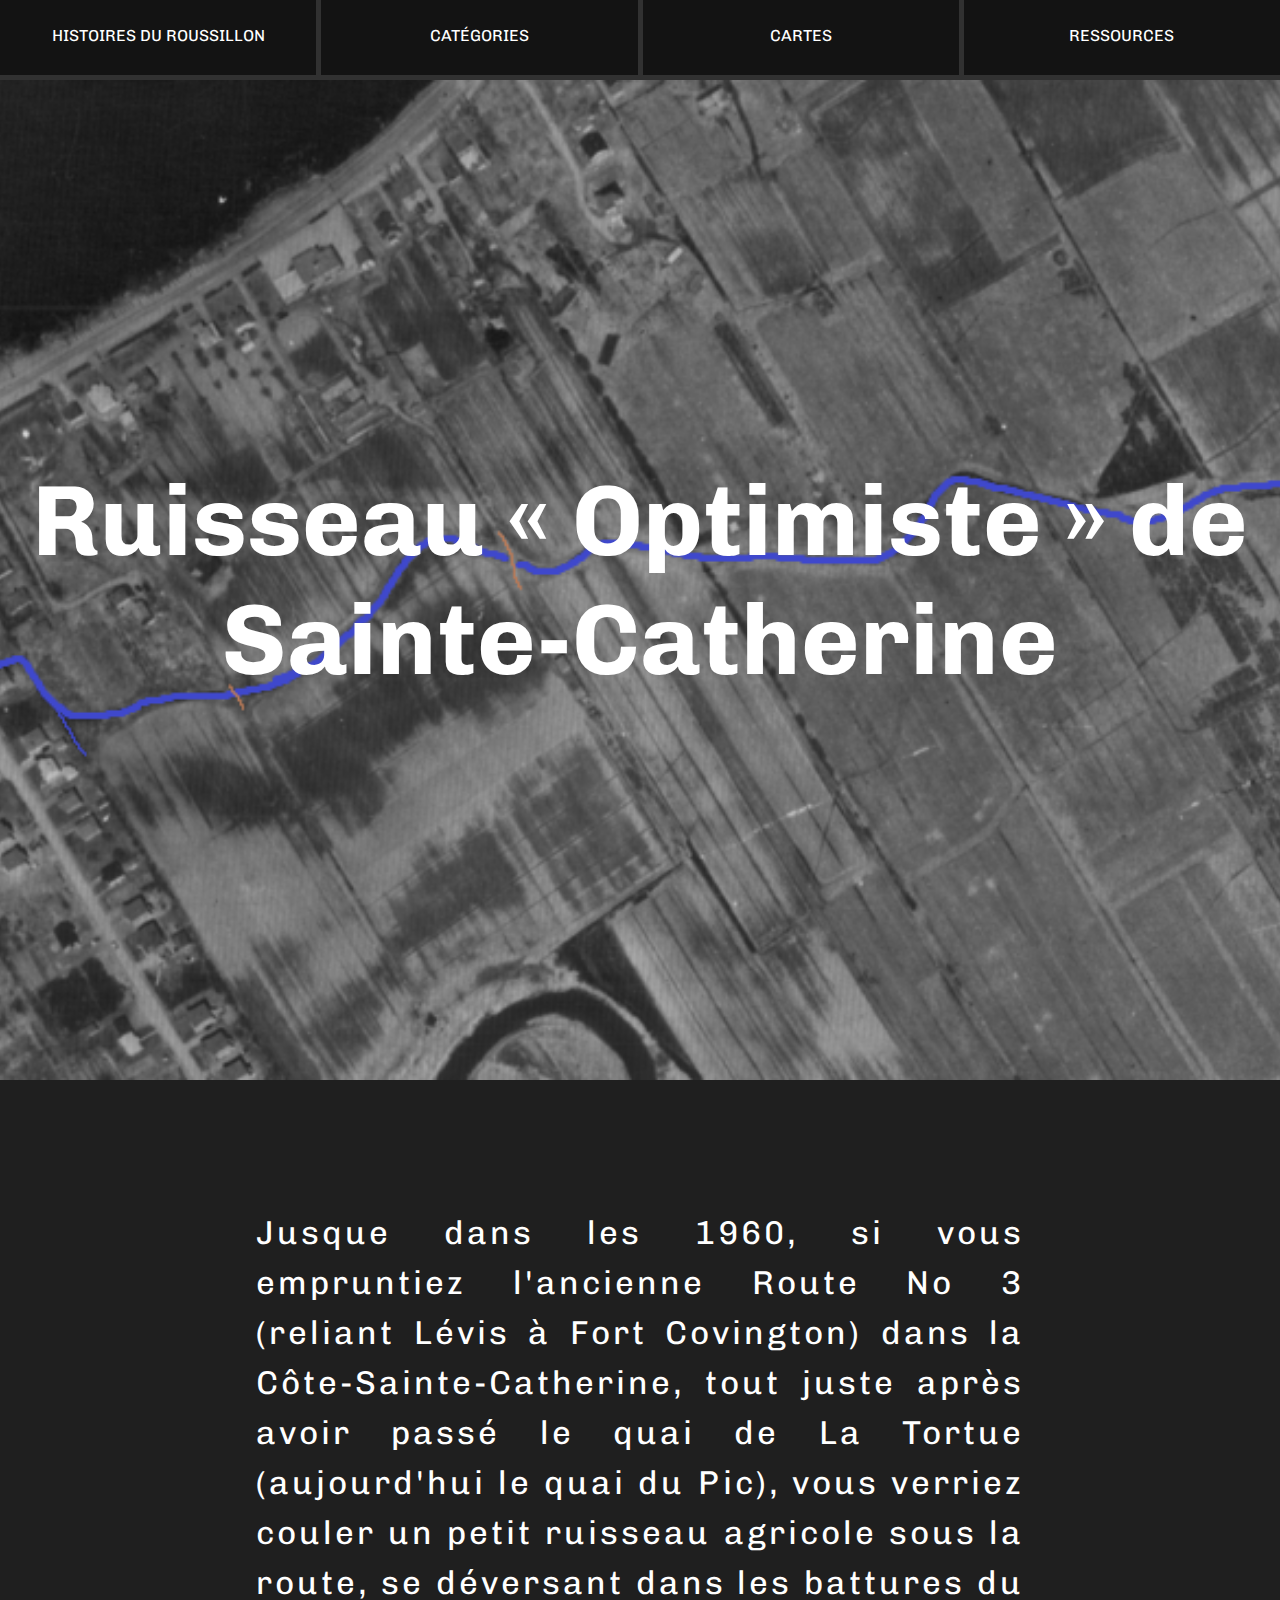
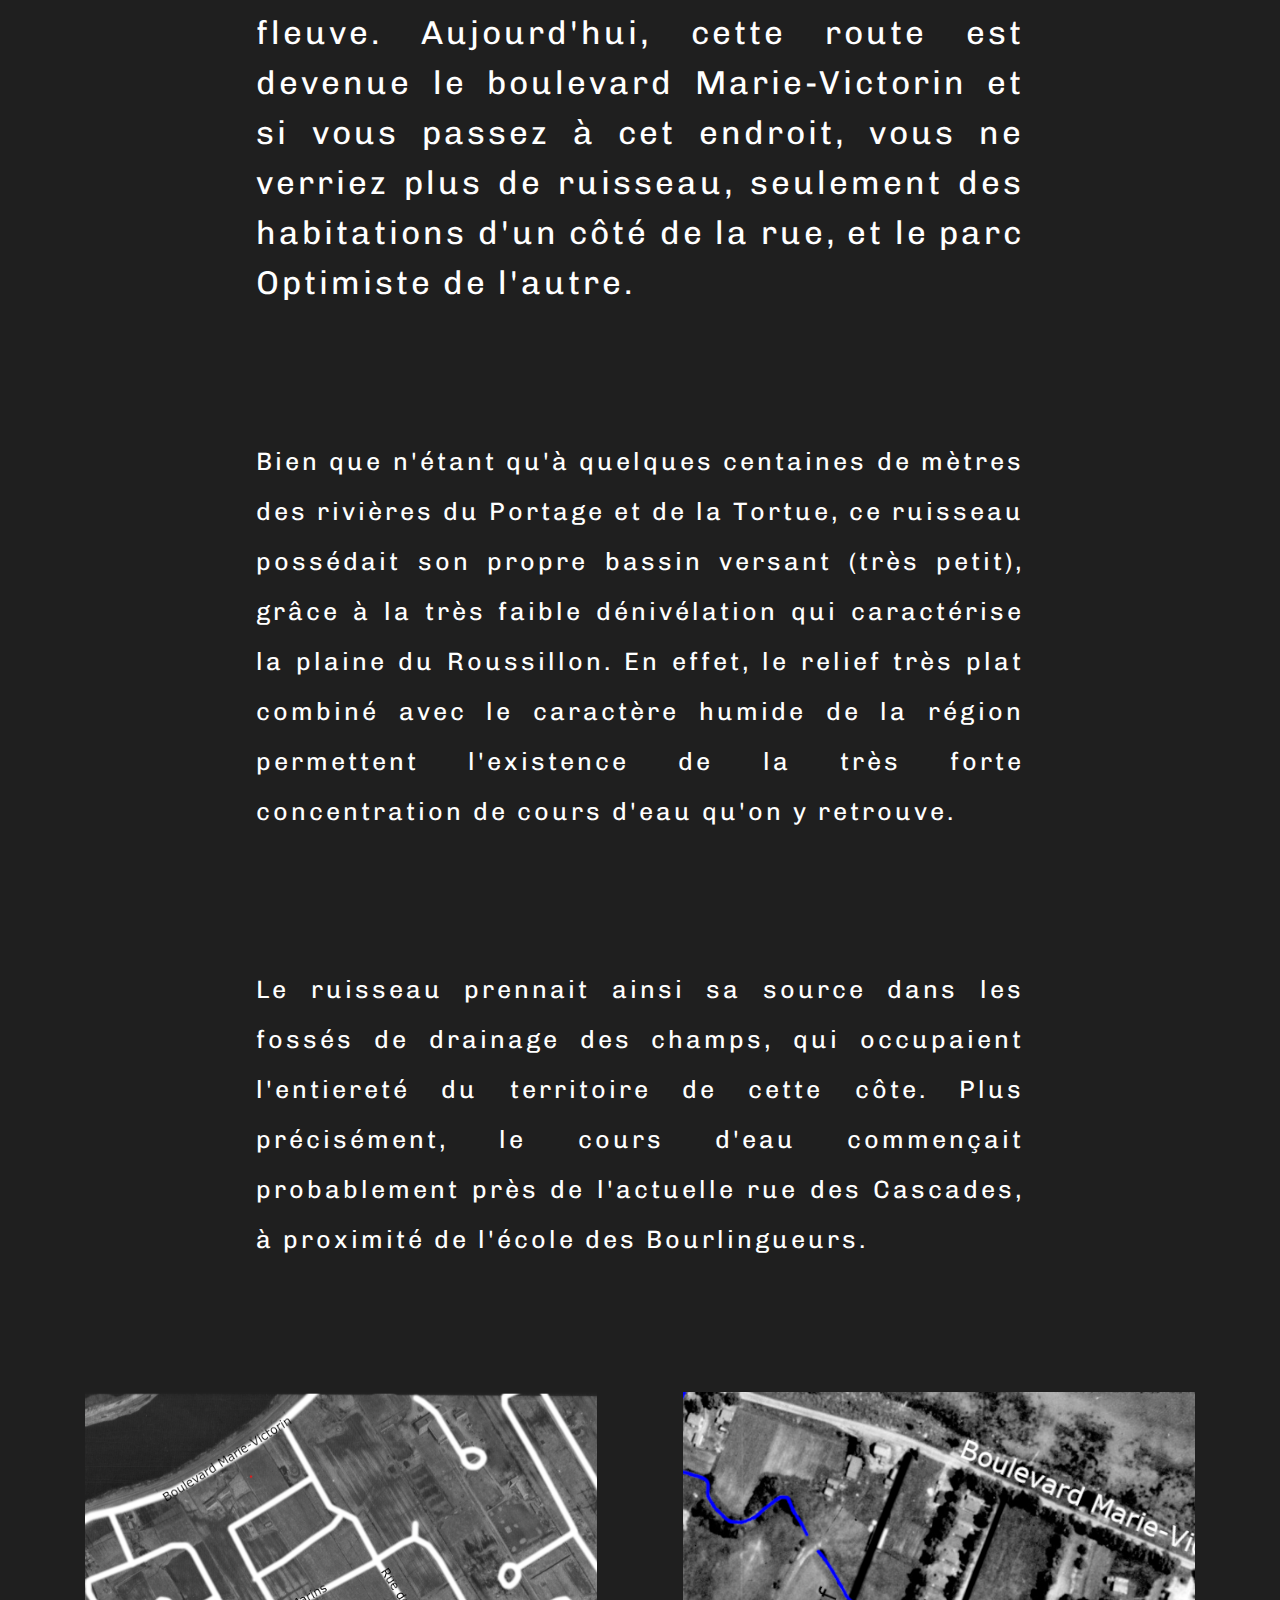
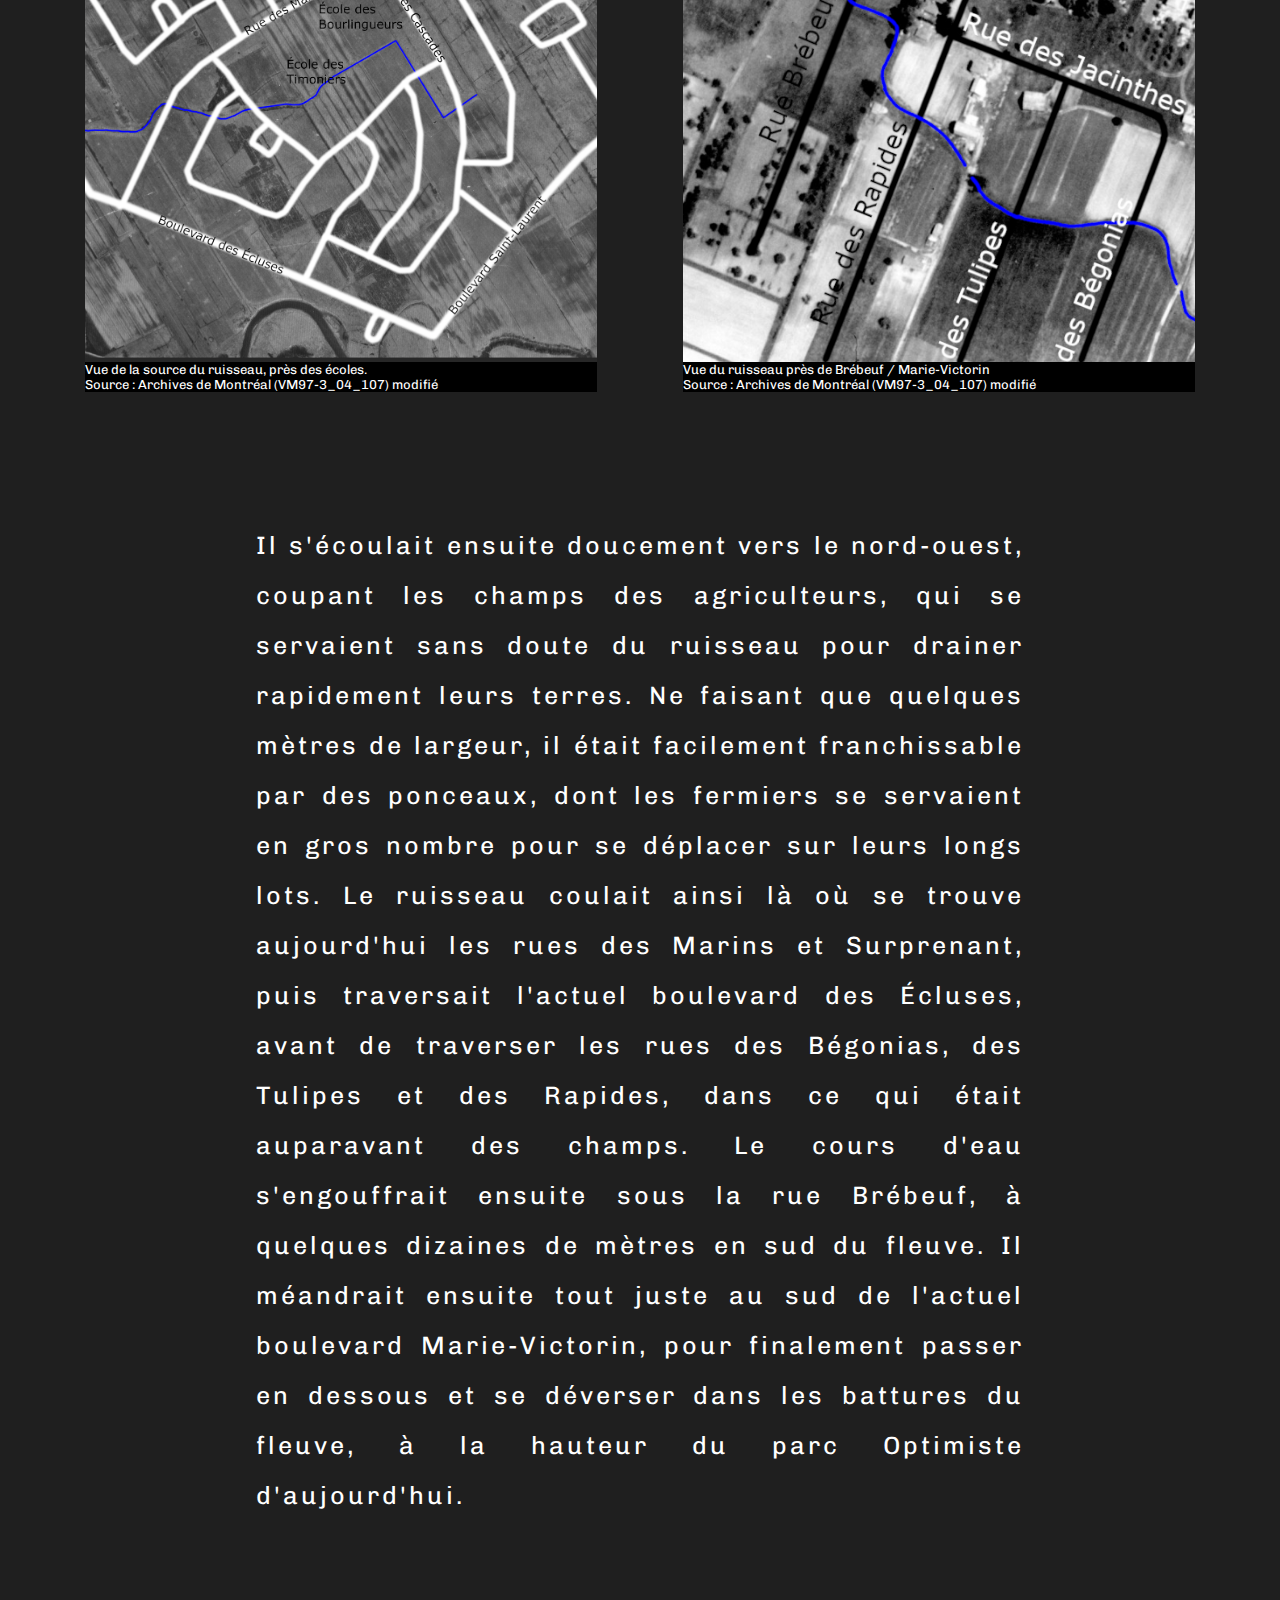
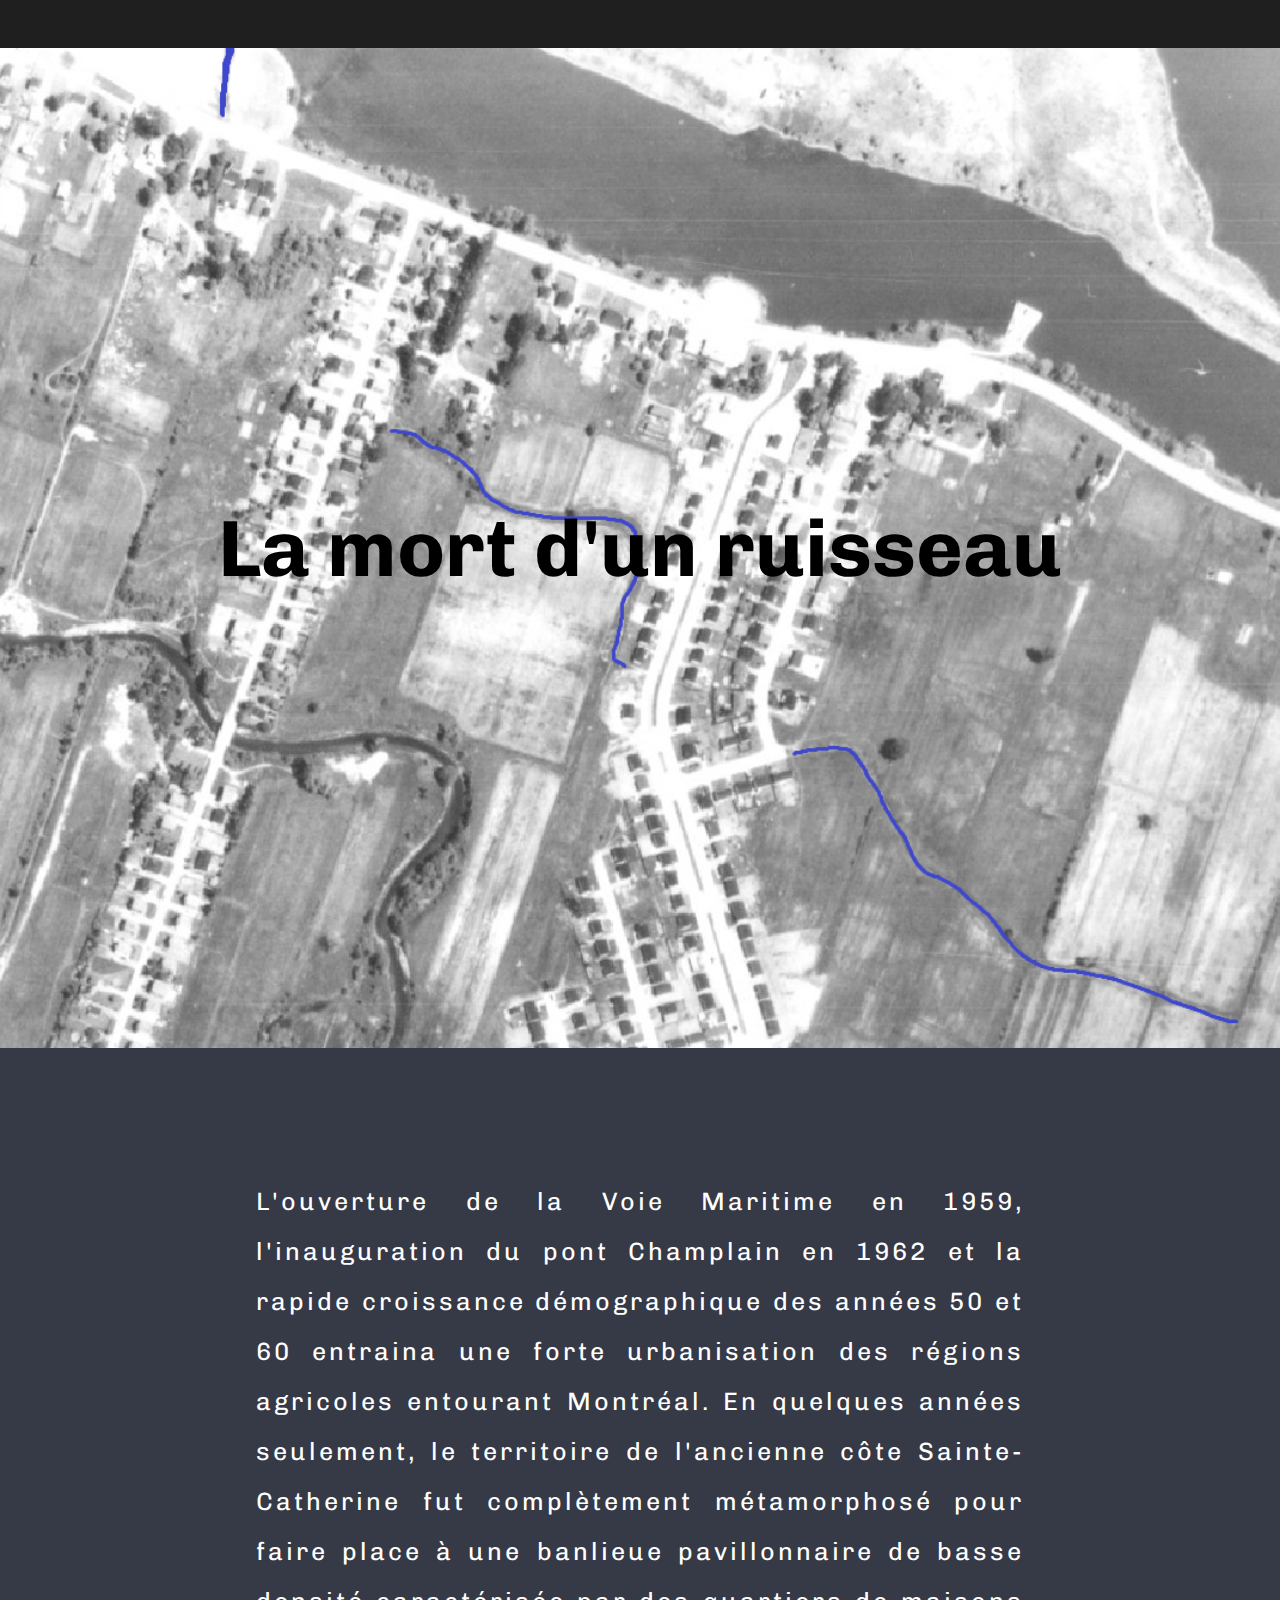
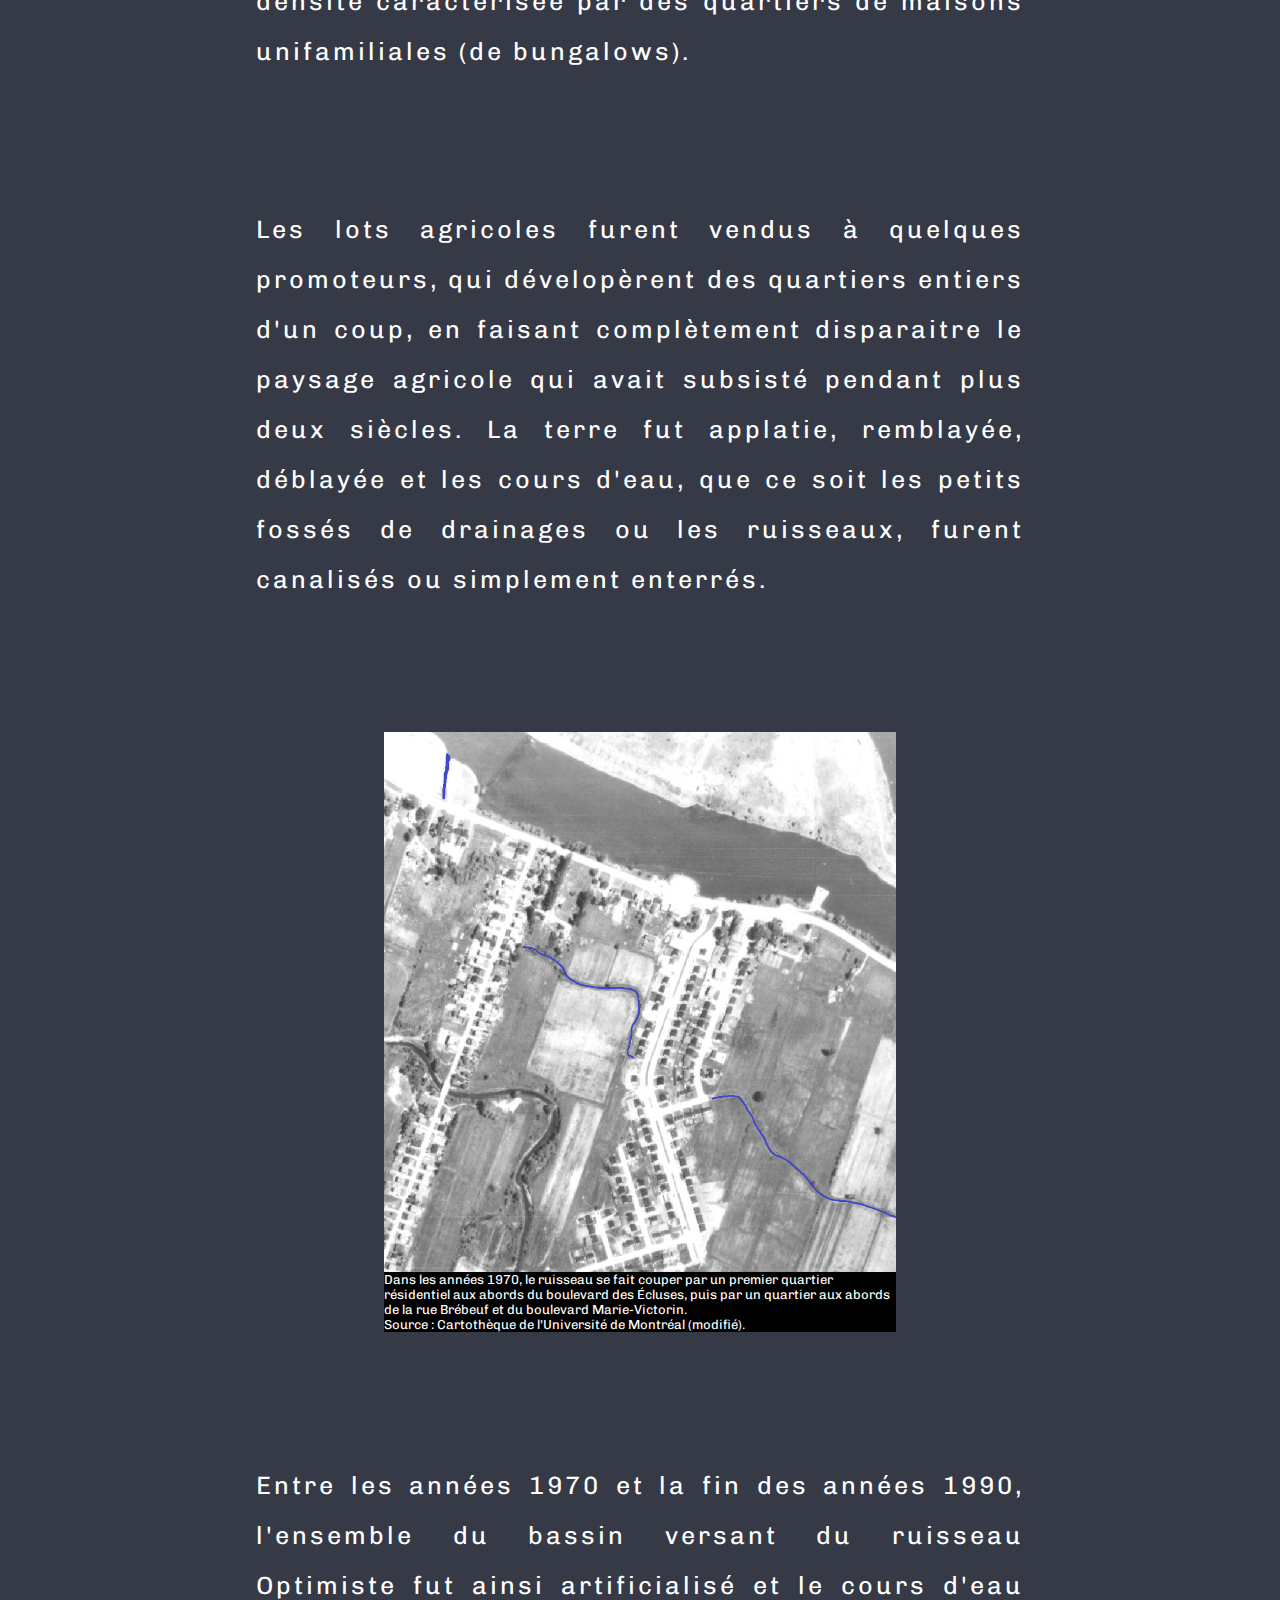
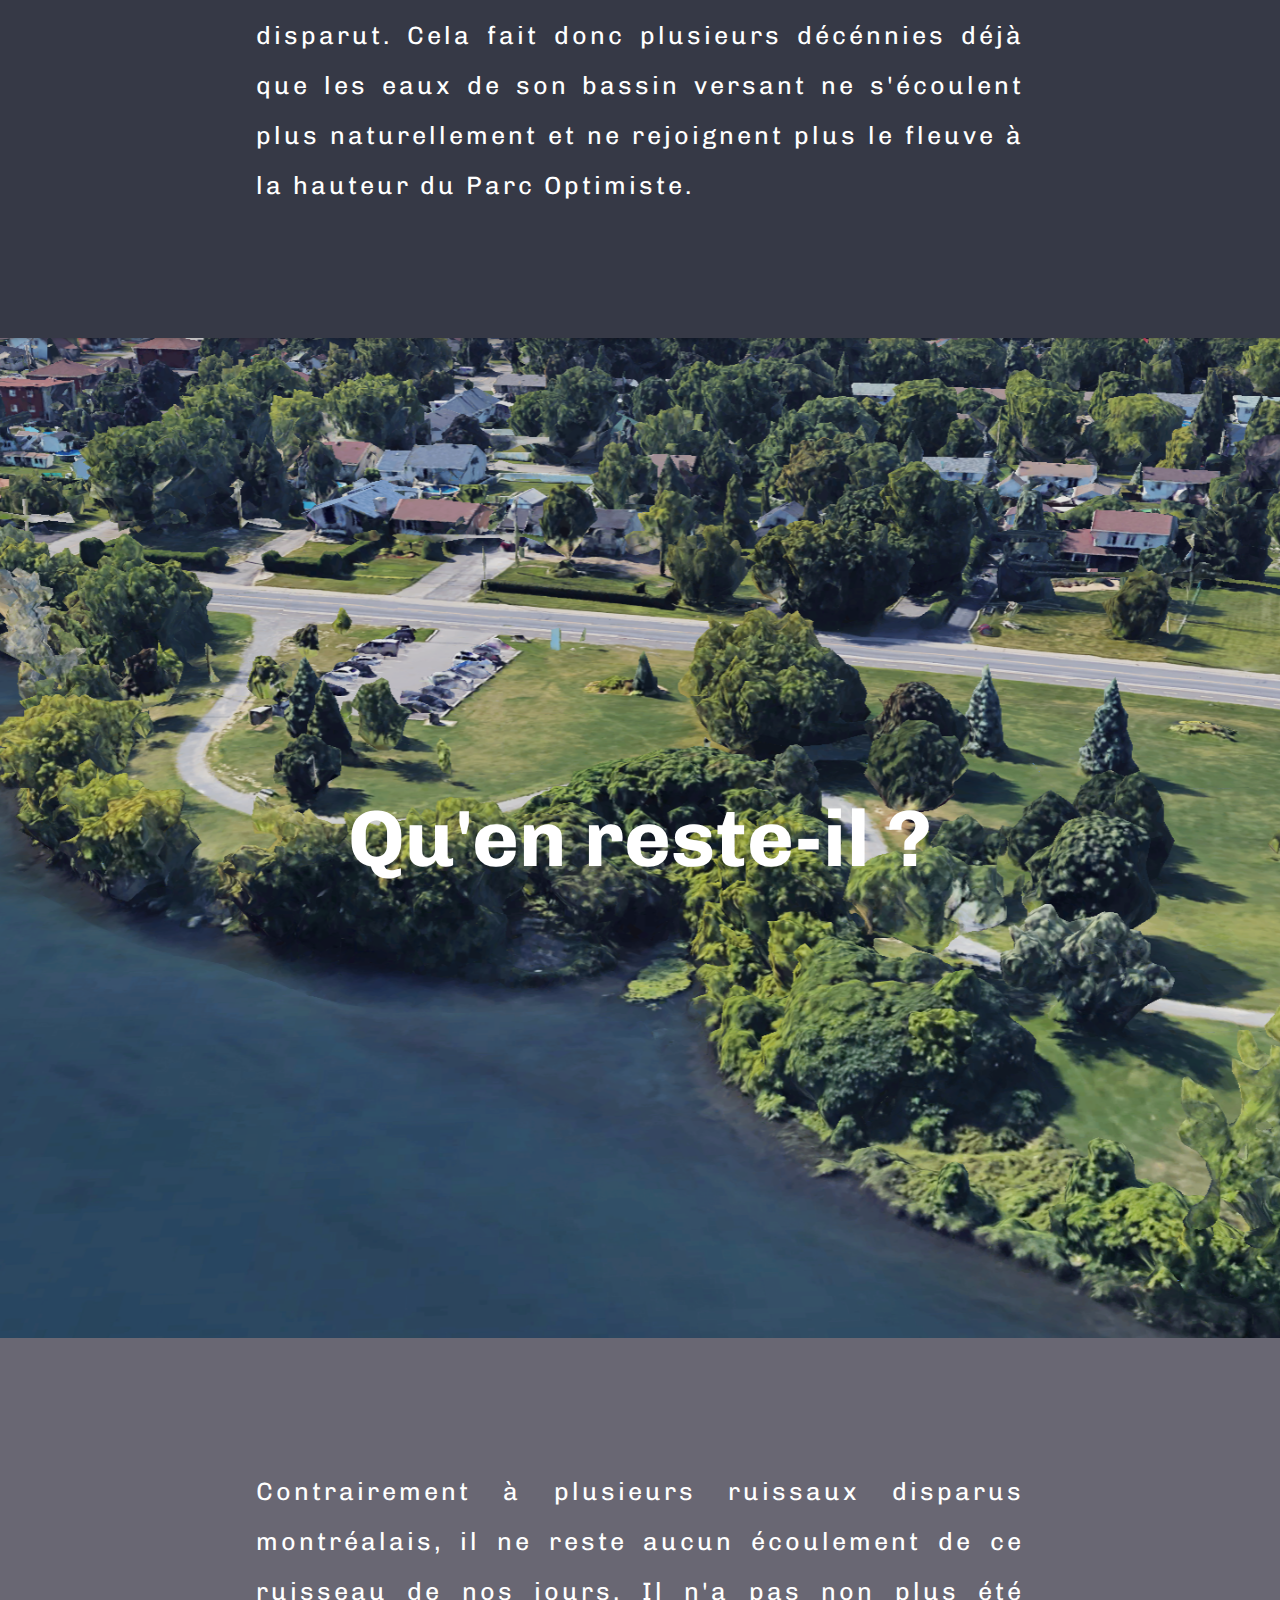
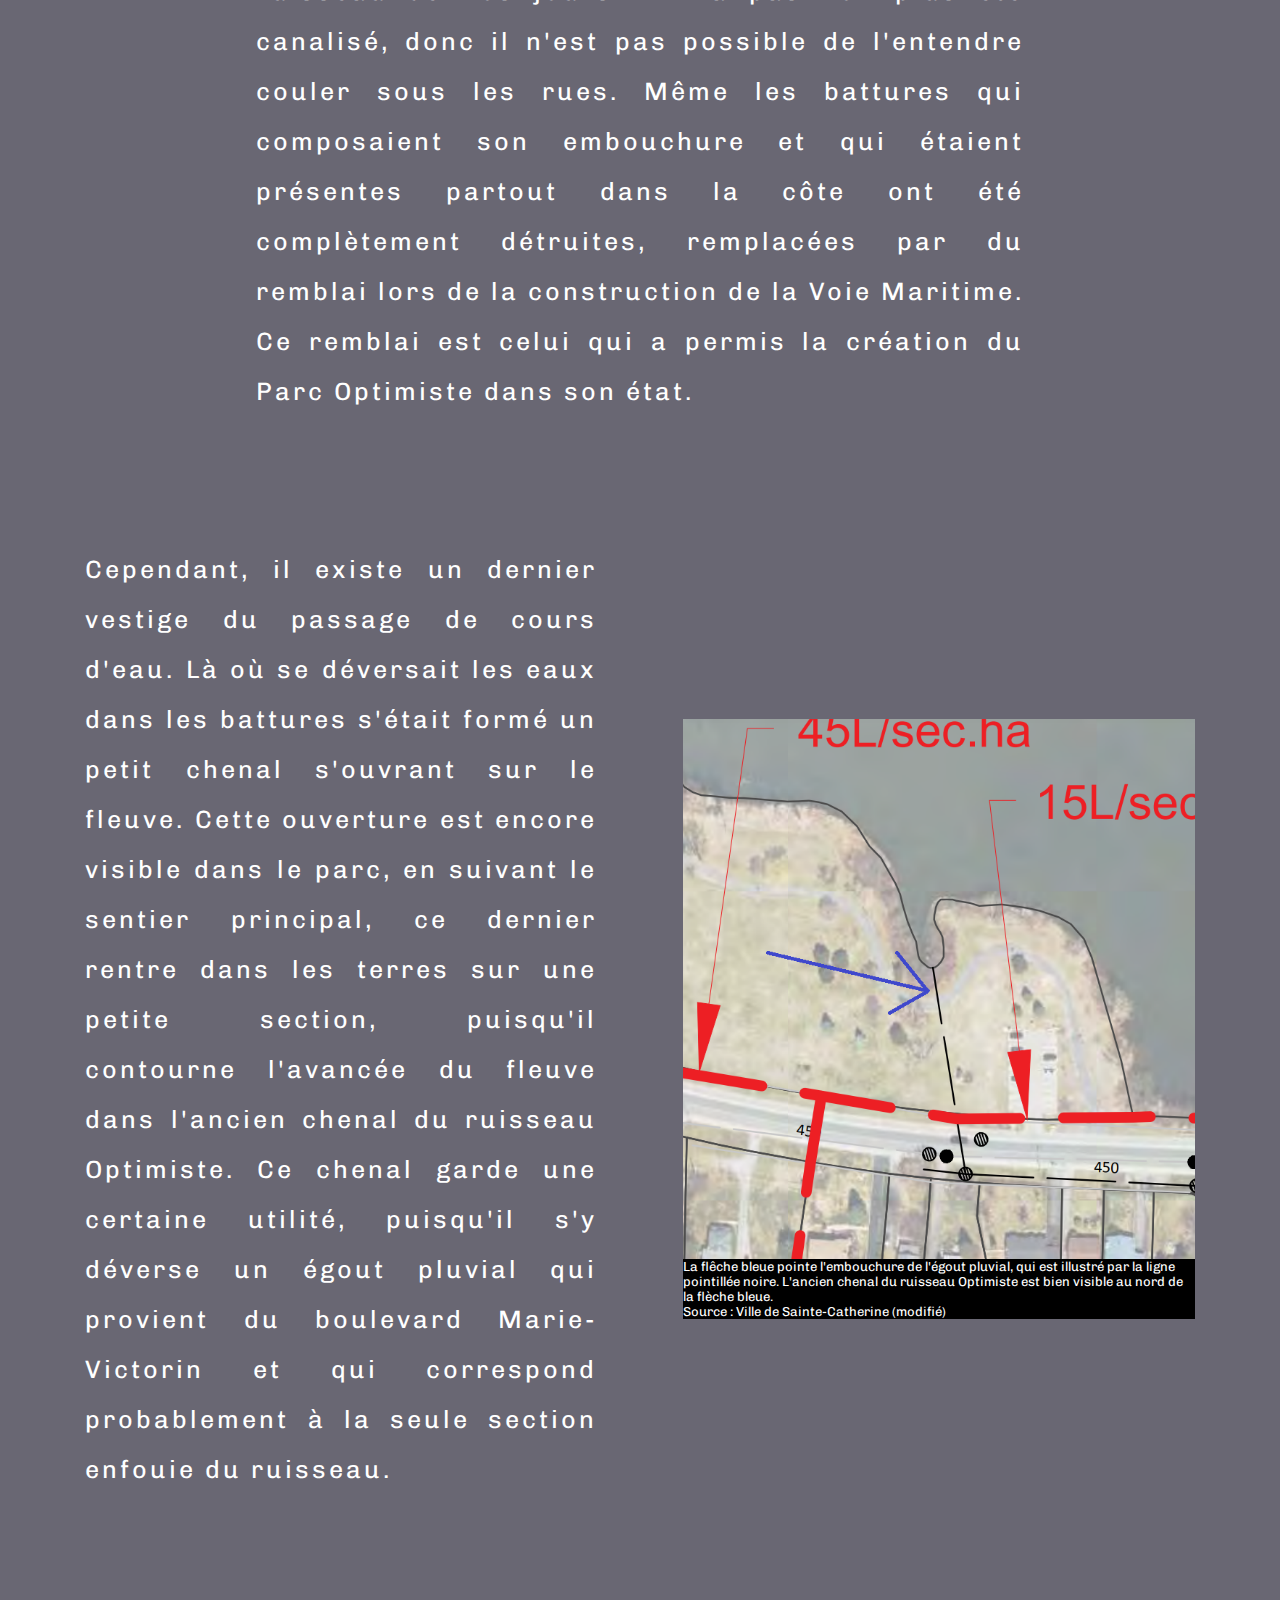
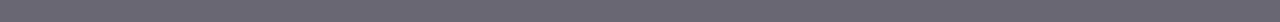
==== commit 2fb3c578: "correction" ====
--- a/root/html/art_1.html
+++ b/root/html/art_1.html
@@ -24,93 +24,6 @@
             RESSOURCES
         </div>
     </header>
-    <!-- <div class="article-content">
-        <div class="main-article-content">
-            <div class="article-img-entete" style="background-image: url(../img/ruisseau_optimiste_entete_article.png)"></div>
-            <div class="titre-article" style="font-size:45px; font-weight:bold">Ruisseau « Optimiste » de Sainte-Catherine</div>
-            <div class="texte-article">
-                <div class="paragraphe" style="font-weight: bold; font-size:20px; margin-bottom: 10px;">
-                    Jusque dans les 1960, si vous empruntiez l'ancienne Route No 3 (reliant Lévis à Fort Covington)
-                    dans la Côte-Sainte-Catherine, tout juste après avoir passé le quai de La Tortue (aujourd'hui le quai du Pic),
-                    vous verriez couler un petit ruisseau agricole sous la route, se déversant dans les battures du fleuve.
-                    Aujourd'hui, cette route est devenue le boulevard Marie-Victorin et si vous passez à cet endroit, vous 
-                    ne verriez plus de ruisseau, seulement des habitations d'un côté de la rue, et le parc Optimiste de l'autre. 
-                </div>
-                <div class="paragraphe">
-                    Bien que n'étant qu'à quelques centaines de mètres des rivières du Portage et de la Tortue, ce ruisseau
-                    possédait son propre bassin versant (très petit), grâce à la très faible dénivélation qui caractérise la plaine 
-                    du Roussillon. En effet, le relief très plat combiné avec le caractère humide de la région permettent l'existence de la
-                    très forte concentration de cours d'eau qu'on y retrouve. 
-                </div>
-                <div class="paragraphe">
-                   Le ruisseau prennait ainsi sa source dans les fossés de drainage des champs, qui occupaient l'entiereté du 
-                   territoire de cette côte. Plus précisément, le cours d'eau commençait probablement près de l'actuelle rue 
-                   des Cascades, à proximité de l'école des Bourlingueurs. 
-                </div>
-                <div class="paragraphe-img-container">
-                    <div class="img-paragraphe-container"><img src="../img/ruisseau_optimiste_brebeuf.png" class="img-paragraphe"><a href="https://archivesdemontreal.ica-atom.org/vm97-3-04-107">Source : Archives de Montréal (VM97-3_04_107) modifié</a></div>
-                    <div class="paragraphe" style="margin-top:-2px">
-                        Il s'écoulait ensuite doucement vers le nord-ouest, coupant les champs des agriculteurs, qui se servaient sans doute 
-                    du ruisseau pour drainer rapidement leurs terres. Ne faisant que quelques mètres de largeur, il était facilement franchissable
-                    par des ponceaux, dont les fermiers se servaient en gros nombre pour se déplacer sur leurs longs lots. Le ruisseau coulait ainsi là
-                    où se trouve aujourd'hui les rues des Marins et Surprenant, puis traversait l'actuel boulevard des Écluses, avant de traverser 
-                    les rues des Bégonias, des Tulipes et des Rapides, dans ce qui était auparavant des champs. Le cours d'eau s'engouffrait ensuite
-                    sous la rue Brébeuf, à quelques dizaines de mètres en sud du fleuve. Il méandrait ensuite tout juste au sud de l'actuel boulevard 
-                    Marie-Victorin, pour finalement passer en dessous et se déverser dans les battures du fleuve, à la hauteur du parc Optimiste d'aujourd'hui. 
-                    </div>
-                </div>
-                <div class="carte"><iframe src="https://www.google.com/maps/d/embed?mid=1vlV-R2D6z1fNd9V0Y3tJYgNy9Qna0A4&ehbc=2E312F" width="100%" height="600px"></iframe>
-                </div>
-                <div class="sousTitre">
-                    La mort d'un ruisseau
-                </div>
-                <div class="paragraphe-img-container">
-                    <div class="paragraphes-vertical">
-                        <div class="paragraphe">
-                            L'ouverture de la Voie Maritime en 1959, l'inauguration du pont Champlain en 1962 et la rapide croissance démographie des années 50 et 60
-                            entraina une forte urbanisation des régions agricoles entourant Montréal. En quelques années seulement, le territoire de l'ancienne
-                            côte Sainte-Catherine fut complètement métamorphosé pour faire place à une banlieue pavillonnaire de basse densité caractérisée par des quartiers
-                            de maisons unifamiliales (de bungalows). Les lots agricoles furent vendus à quelques promoteurs, qui dévelopèrent des quartiers entiers d'un coup,
-                            en faisant complètement disparaitre le paysage agricole qui avait subsisté pendant plus deux siècles. La terre fut applatie, remblayée, déblayée et les cours
-                            d'eau, que ce soit les petits fossés de drainages ou les ruisseaux, furent canalisés ou simplement enterrés. 
-                        </div>
-                        <div class="paragraphe">
-                            Entre les années 1970 et la fin des années 1990, l'ensemble du bassin versant du ruisseau Optimiste fut ainsi artificialisé et 
-                            le cours d'eau disparut. Cela fait donc plusieurs décénnies déjà que les eaux de son bassin versant ne s'écoulent plus naturellement et ne rejoignent plus le fleuve 
-                            à la hauteur du Parc Optimiste.
-                        </div>
-                    </div>
-                    
-                    <div class="img-legende-container" style="margin-top:10px; margin-left:10px; flex:1">
-                        <img src="../img/etalement_urbain_ruisseau_optimiste.png" class="img-paragraphe" style="margin-bottom:5px"><a href="">Dans les années 1970, le ruisseau se fait couper par un premier quartier résidentiel aux abords du boulevard des Écluses, puis par un quartier aux abords de la rue Brébeuf et du boulevard Marie-Victorin. Source : Cartothèque de l'Université de Montréal (modifié). </a>
-                    </div>
-                    
-                </div>
-                <div class="sousTitre">
-                    Qu'en reste-il ?
-                </div>
-                <div class="paragraphe">
-                    Contrairement à plusieurs ruissaux disparus montréalais, il ne reste aucun écoulement de ce ruisseau de nos jours. Il n'a pas non
-                    plus été canalisé, donc il n'est pas possible de l'entendre couler sous les rues. Même les battures qui composaient son embouchure et qui étaient présentes partout dans la côte
-                    ont été complètement détruites, remplacées par du remblai lors de la construction de la Voie Maritime. Ce remblai est celui qui a permis
-                    la création du Parc Optimiste dans son état. 
-                </div>
-                <div class="paragraphe-img-container">
-                    <div class="img-legende-container">
-                        <img src="../img/egout_pluvial_optimiste.png" class="img-paragraphe" style="margin-top:10px">
-                        <a href="https://www.ville.sainte-catherine.qc.ca/medias/documents/content/Annexe-1-Plan-de-gestion-des-eaux-pluviale-debit-relacheWeb.pdf">La flêche bleue pointe l'embouchure de l'égout pluvial, qui est illustré par la ligne pointillée noire. L'ancien chenal du ruisseau Optimiste est bien visible au nord de la flèche bleue. Source : Ville de Sainte-Catherine (modifié)</a>
-                    </div>
-                    <div class="paragraphe">
-                        Cependant, il existe un dernier vestige du passage de cours d'eau. Là où se déversait les eaux dans les battures s'était formé un petit chenal
-                        s'ouvrant sur le fleuve. Cette ouverture est encore visible dans le parc, en suivant le sentier principal, ce dernier rentre dans les terres sur une petite section, puisqu'il
-                        contourne l'avancée du fleuve dans l'ancien chenal du ruisseau Optimiste. Ce chenal garde une certaine utilité, puisqu'il s'y déverse un égout pluvial 
-                        qui provient du boulevard Marie-Victorin et qui correspond probablement à la seule section enfouie du ruisseau.
-                    </div>
-                </div>
-
-            </div>
-        </div>
-    </div> -->
     <div class="main-article-container">
         <div class="chapitre background-1">
             <div class="image-chapitre" style="background-image: url(../img/ruisseau_optimiste_entete_article.png)">
@@ -137,7 +50,7 @@
             <div class="image-chapitre" style="background-image: url(../img/etalement_urbain_ruisseau_optimiste.png)">
                 <div class="titre-chapitre noir">La mort d'un ruisseau</div>
             </div>
-            <div class="paragraphe blanc">L'ouverture de la Voie Maritime en 1959, l'inauguration du pont Champlain en 1962 et la rapide croissance démographie des années 50 et 60 entraina une forte urbanisation des régions agricoles entourant Montréal. En quelques années seulement, le territoire de l'ancienne côte Sainte-Catherine fut complètement métamorphosé pour faire place à une banlieue pavillonnaire de basse densité caractérisée par des quartiers de maisons unifamiliales (de bungalows).</div>
+            <div class="paragraphe blanc">L'ouverture de la Voie Maritime en 1959, l'inauguration du pont Champlain en 1962 et la rapide croissance démographique des années 50 et 60 entraina une forte urbanisation des régions agricoles entourant Montréal. En quelques années seulement, le territoire de l'ancienne côte Sainte-Catherine fut complètement métamorphosé pour faire place à une banlieue pavillonnaire de basse densité caractérisée par des quartiers de maisons unifamiliales (de bungalows).</div>
             <div class="paragraphe blanc">Les lots agricoles furent vendus à quelques promoteurs, qui dévelopèrent des quartiers entiers d'un coup, en faisant complètement disparaitre le paysage agricole qui avait subsisté pendant plus deux siècles. La terre fut applatie, remblayée, déblayée et les cours d'eau, que ce soit les petits fossés de drainages ou les ruisseaux, furent canalisés ou simplement enterrés. </div>
             <div class="objet">
                 <div class="image-container">
--- a/root/css/global.css
+++ b/root/css/global.css
@@ -172,4 +172,63 @@
 .image-container:hover{
     z-index: 2;
     transform: scale(1.15);
+}
+
+.article:hover{
+    z-index:2;
+    transform: scale(1.1);
+}
+
+/* Index */
+.articles-container{
+    width: 100%;
+    height: 100%;
+    margin-top: 100px;
+    display: flex;
+    align-items: center;
+    flex-direction: column;
+}
+
+.article{
+    background-color: rgb(82, 82, 82);
+    width: 85%;
+    height: 300px;
+    margin-top: 50px;
+    display: flex;
+    gap: 5px;
+    cursor:grab;
+    transition: all .2s ease-in-out;
+}
+
+.left-image-box{
+    background-color: rgb(116, 116, 116);
+    width: 30%;
+}
+
+.description-box{
+    background-color: rgb(116, 116, 116);
+    display: flex;
+    justify-content: center;
+    flex-wrap: wrap;
+    width: 100%;
+    color: white;
+}
+
+.titre-article{
+    font-size: 30px;
+    margin-top: 15px;
+    text-align: center;
+}
+
+.description-article{
+    text-justify: auto;
+    margin-left: 15px;
+    margin-right: 15px;
+    text-align: justify;
+}
+
+.img-article{
+    width: 100%;    
+    height: 100%;
+    background-size: cover;
 }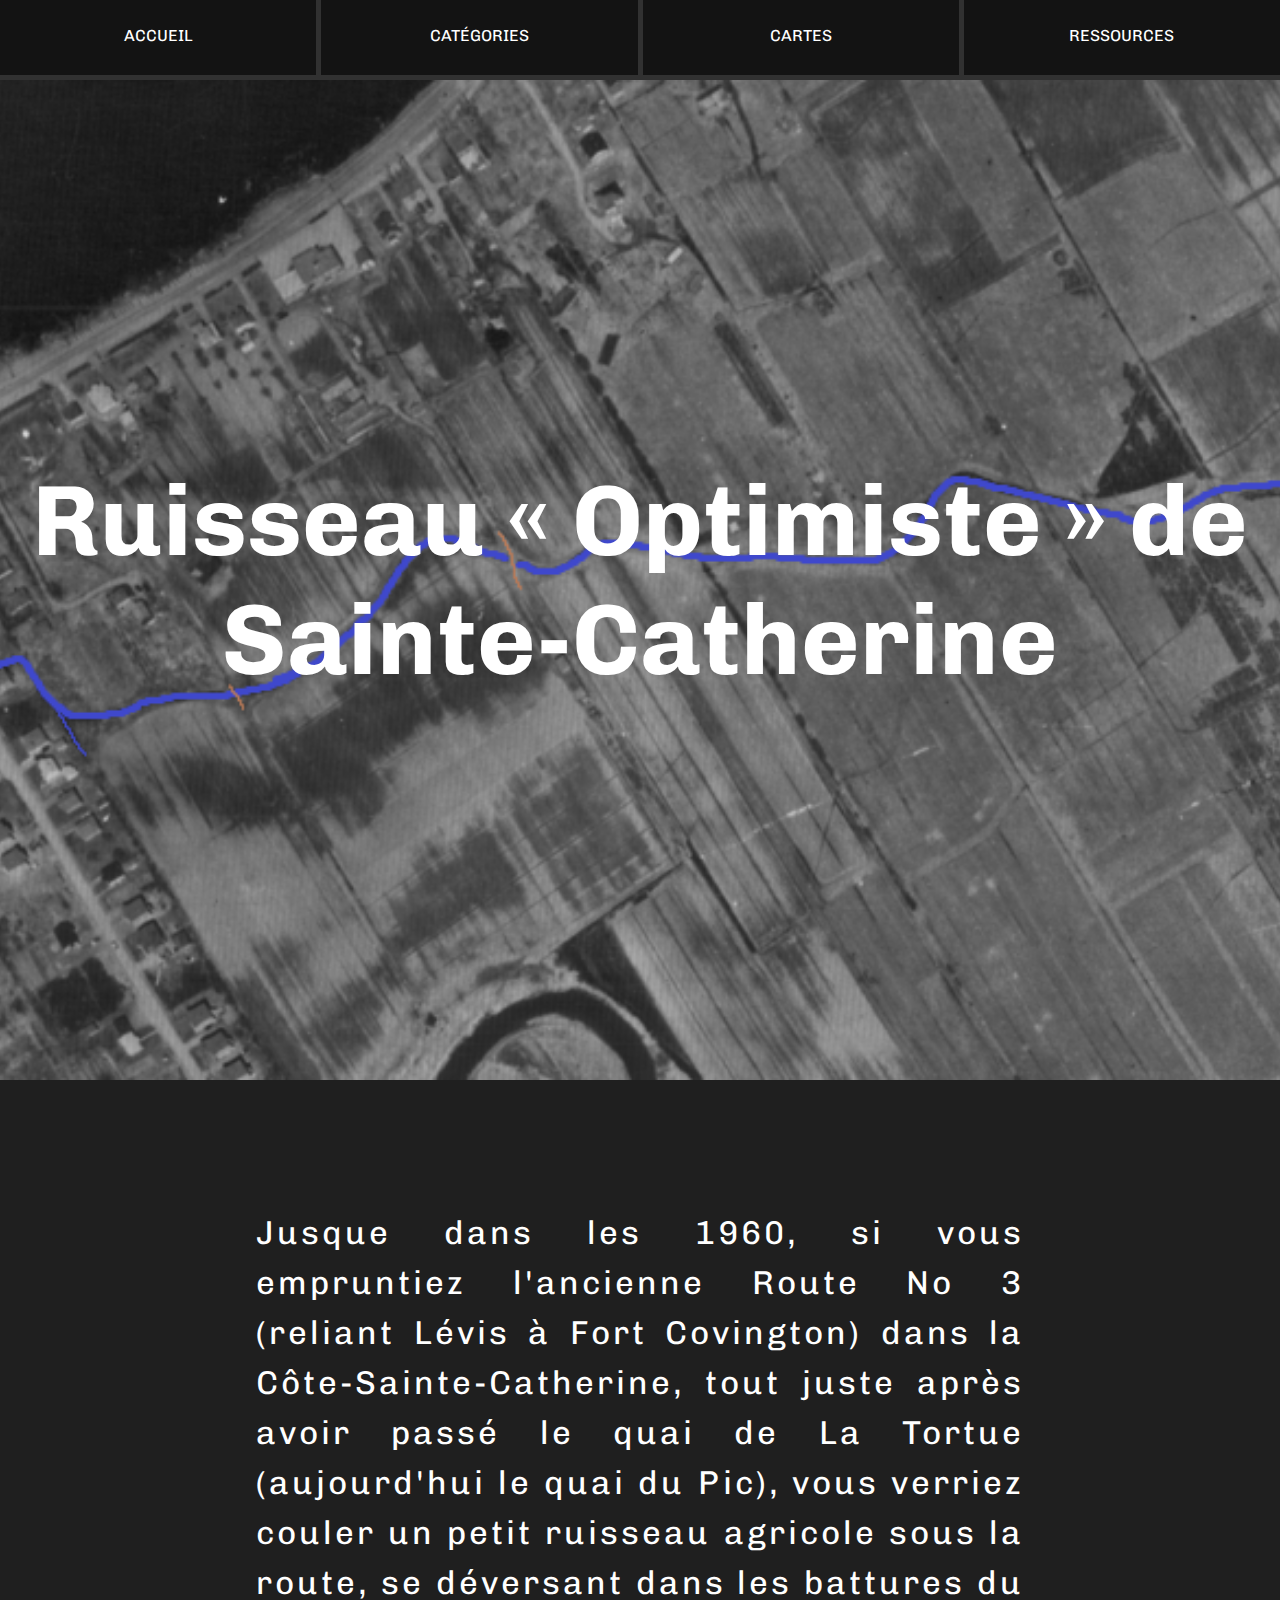
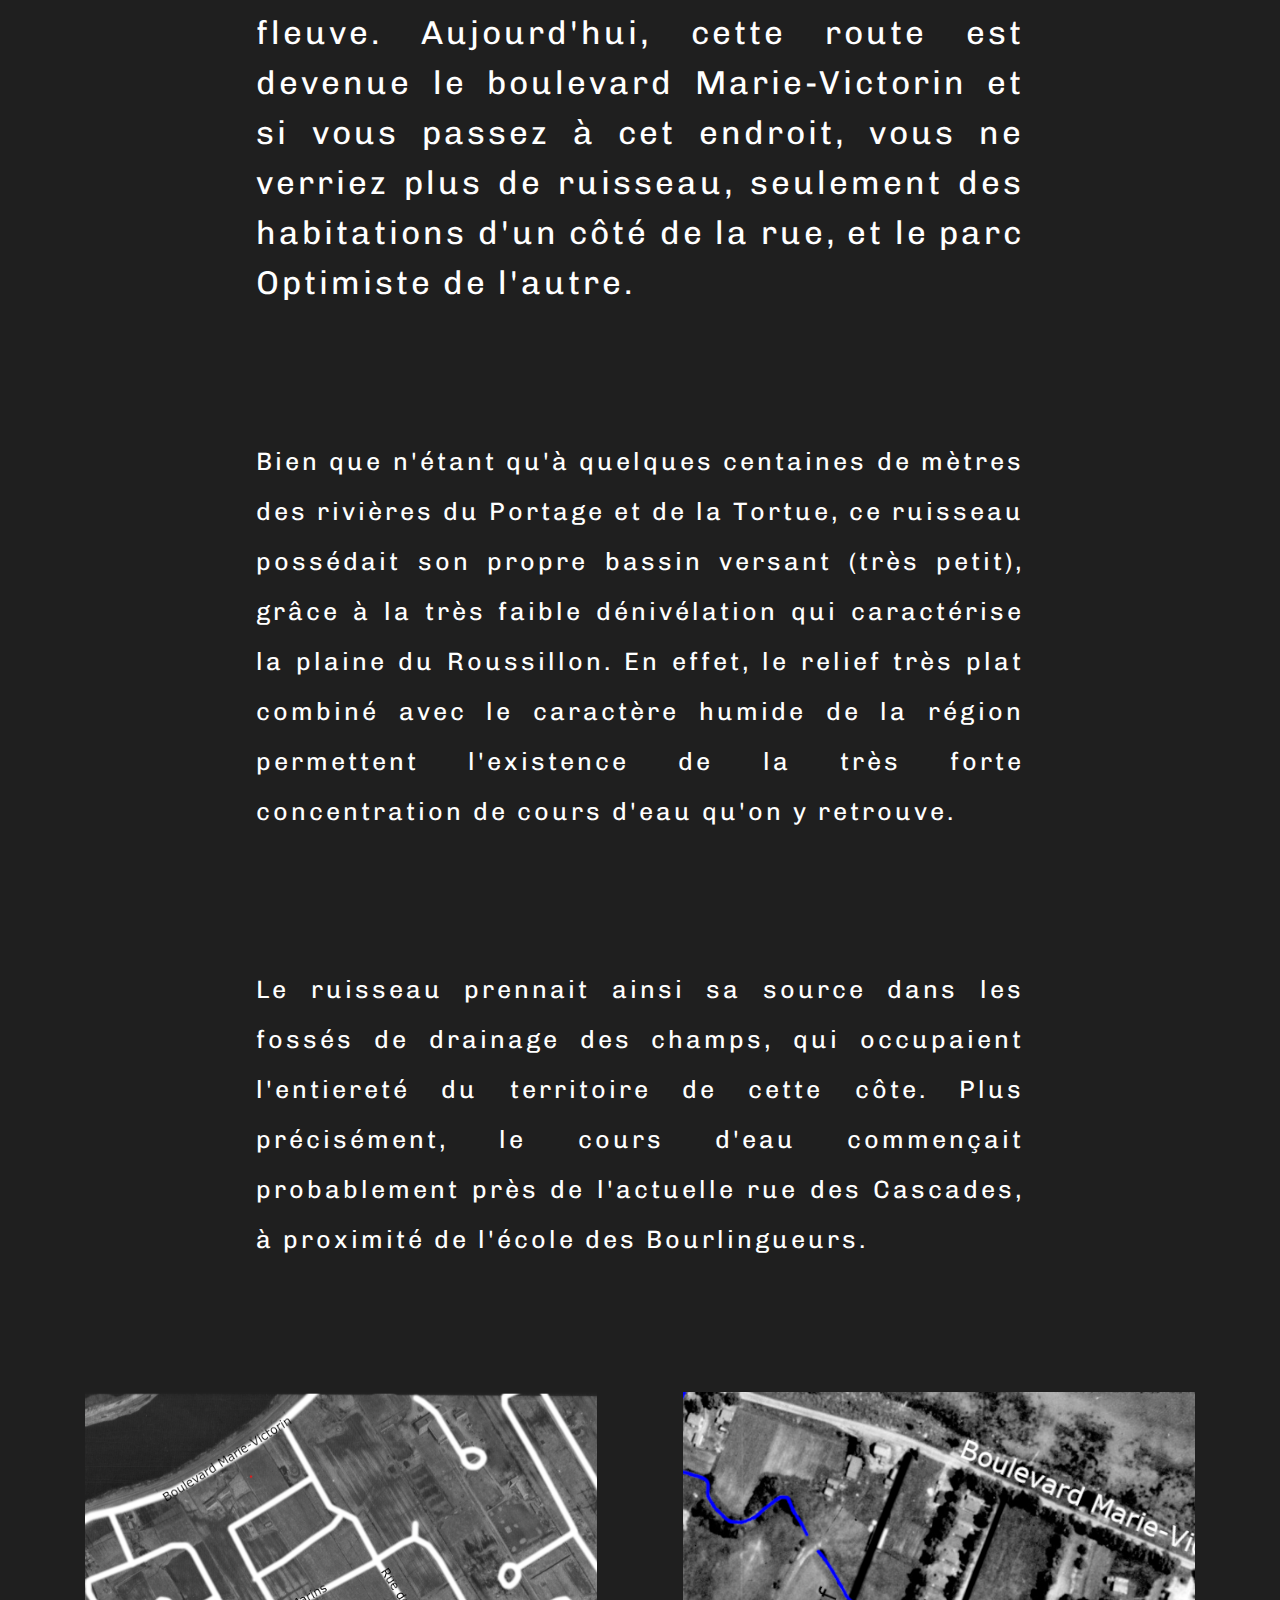
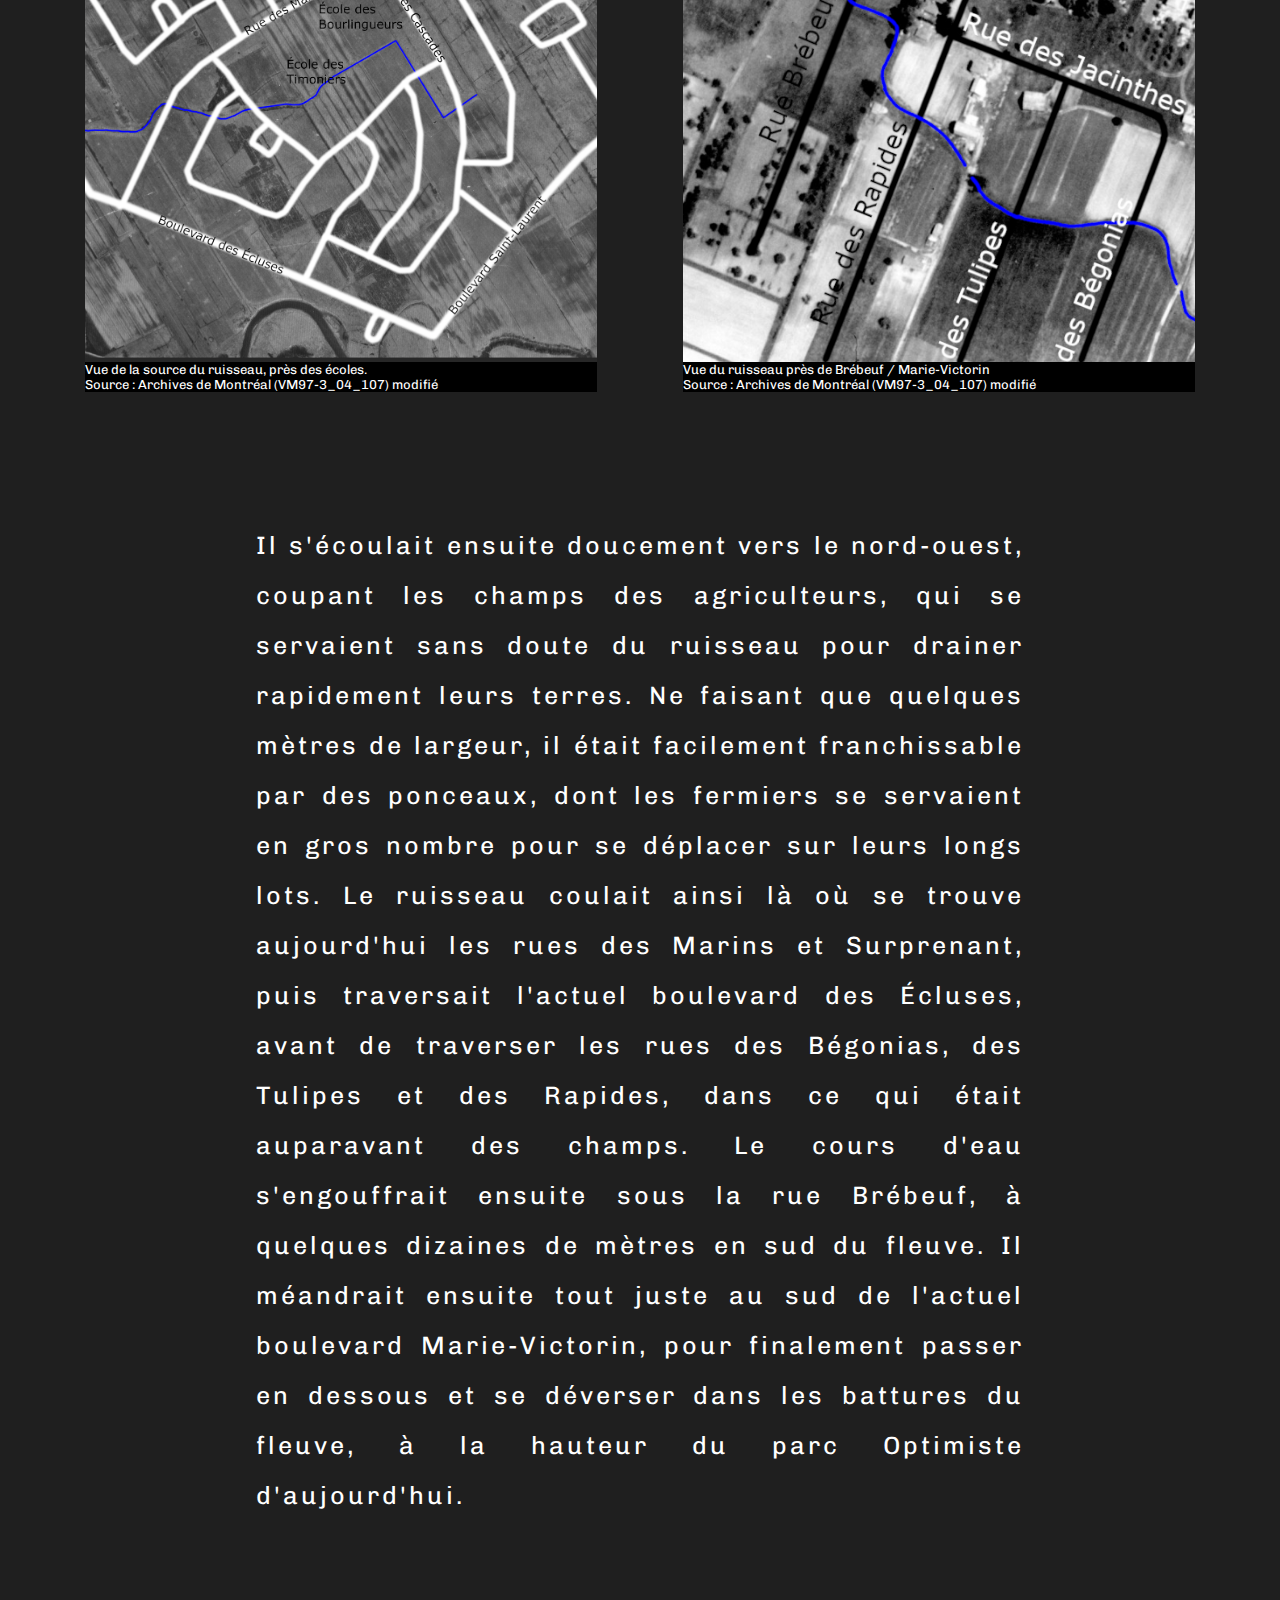
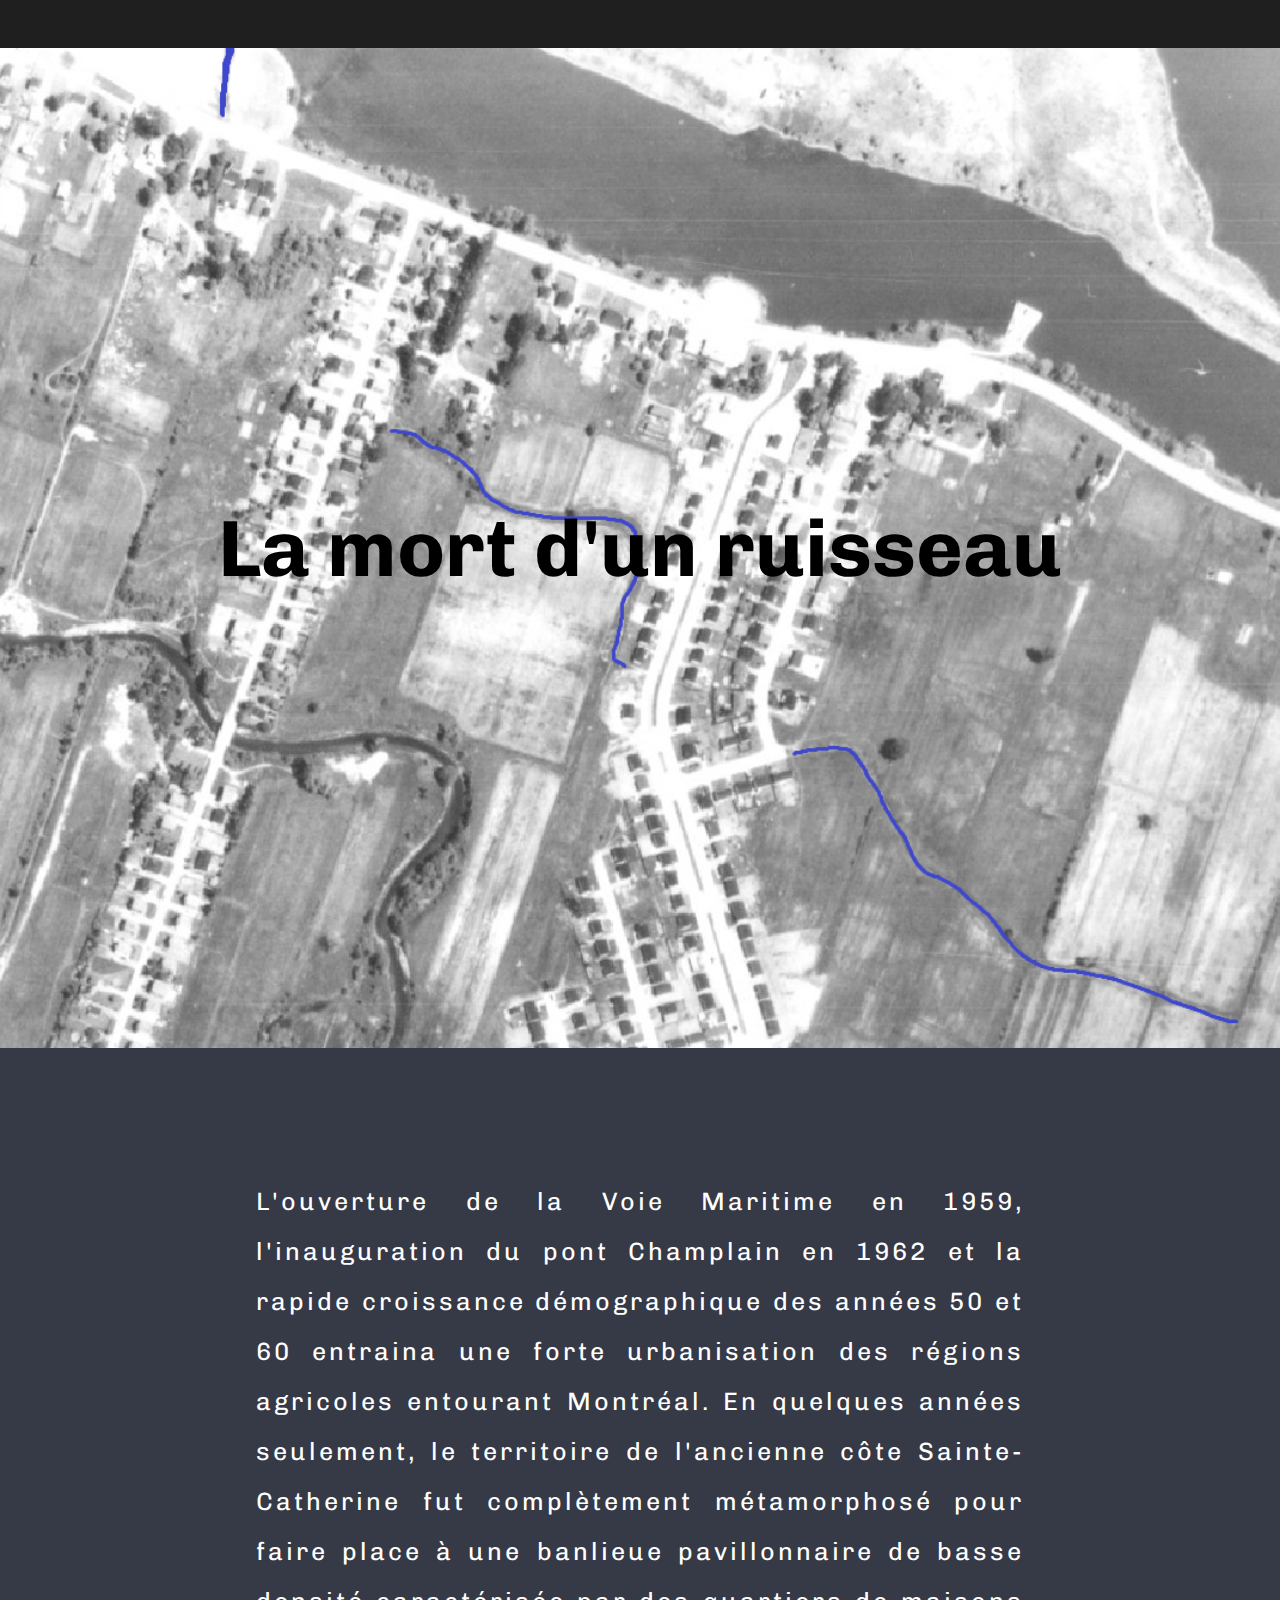
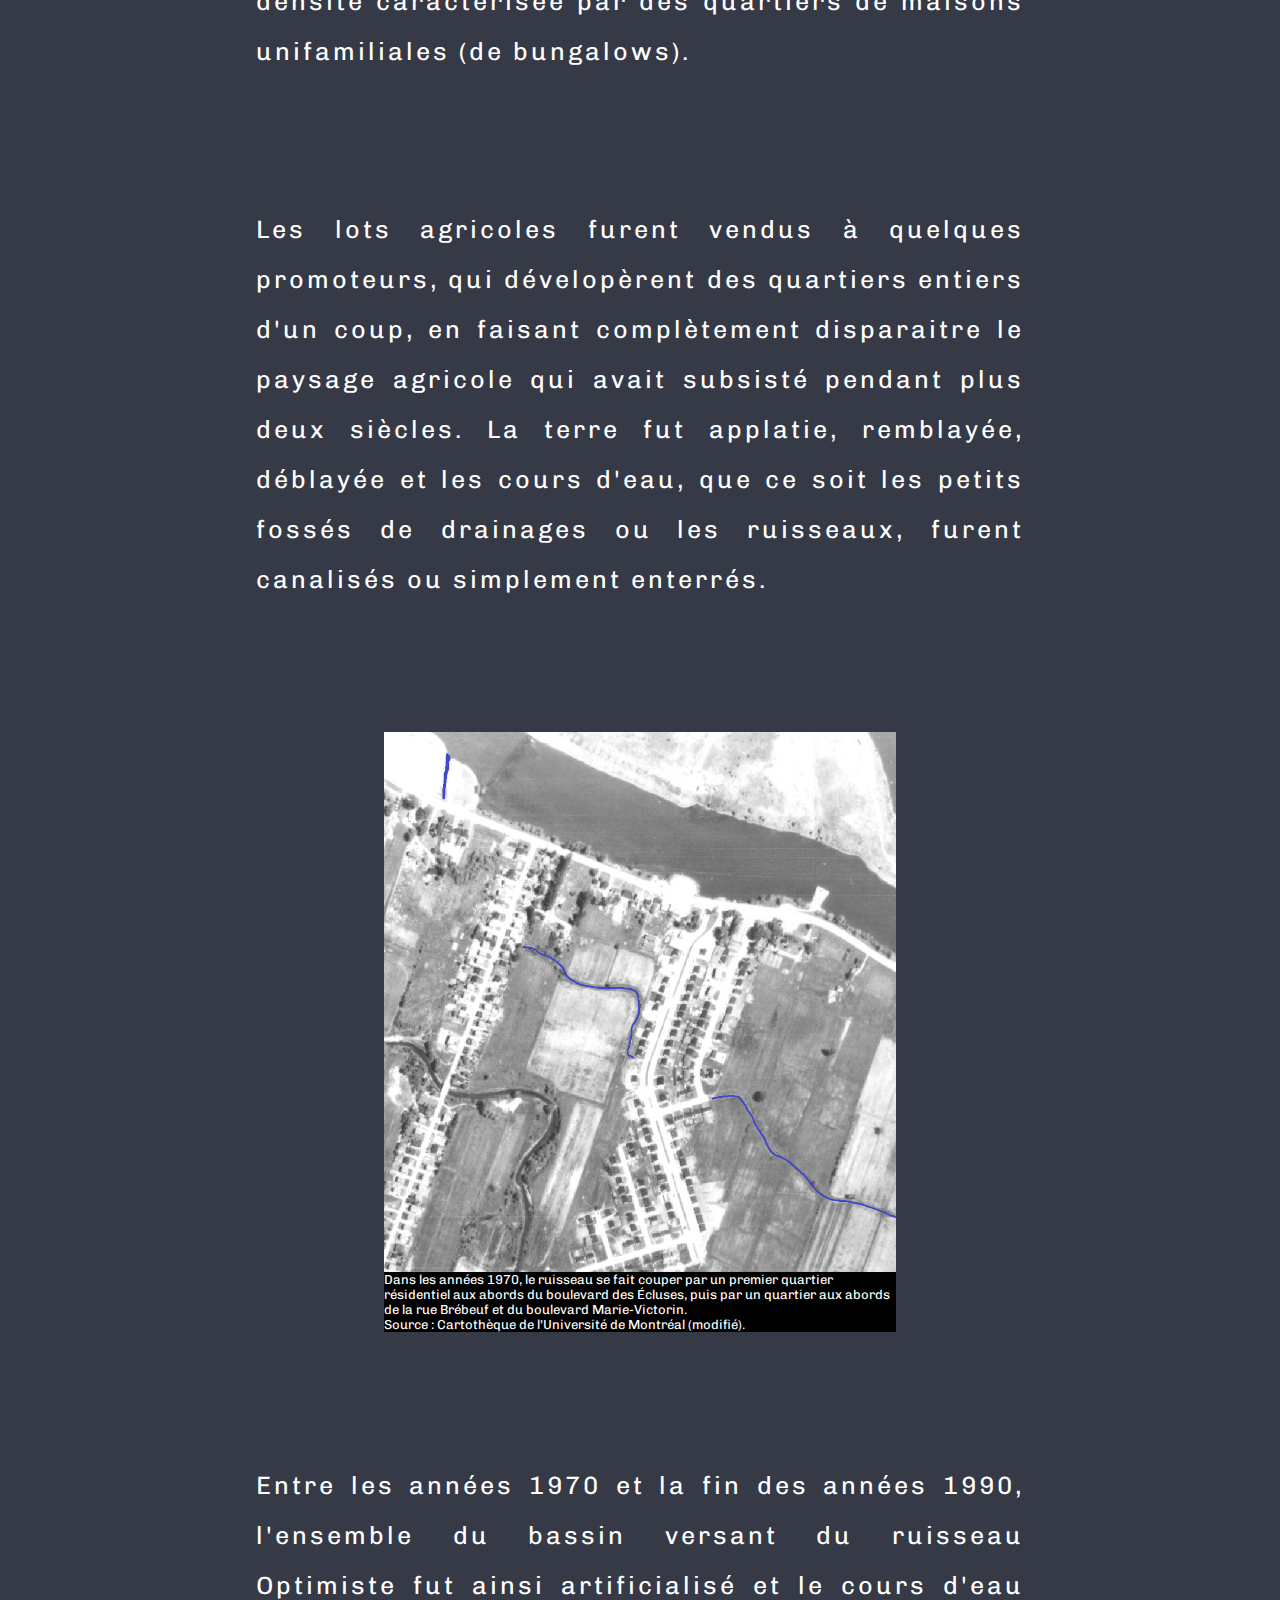
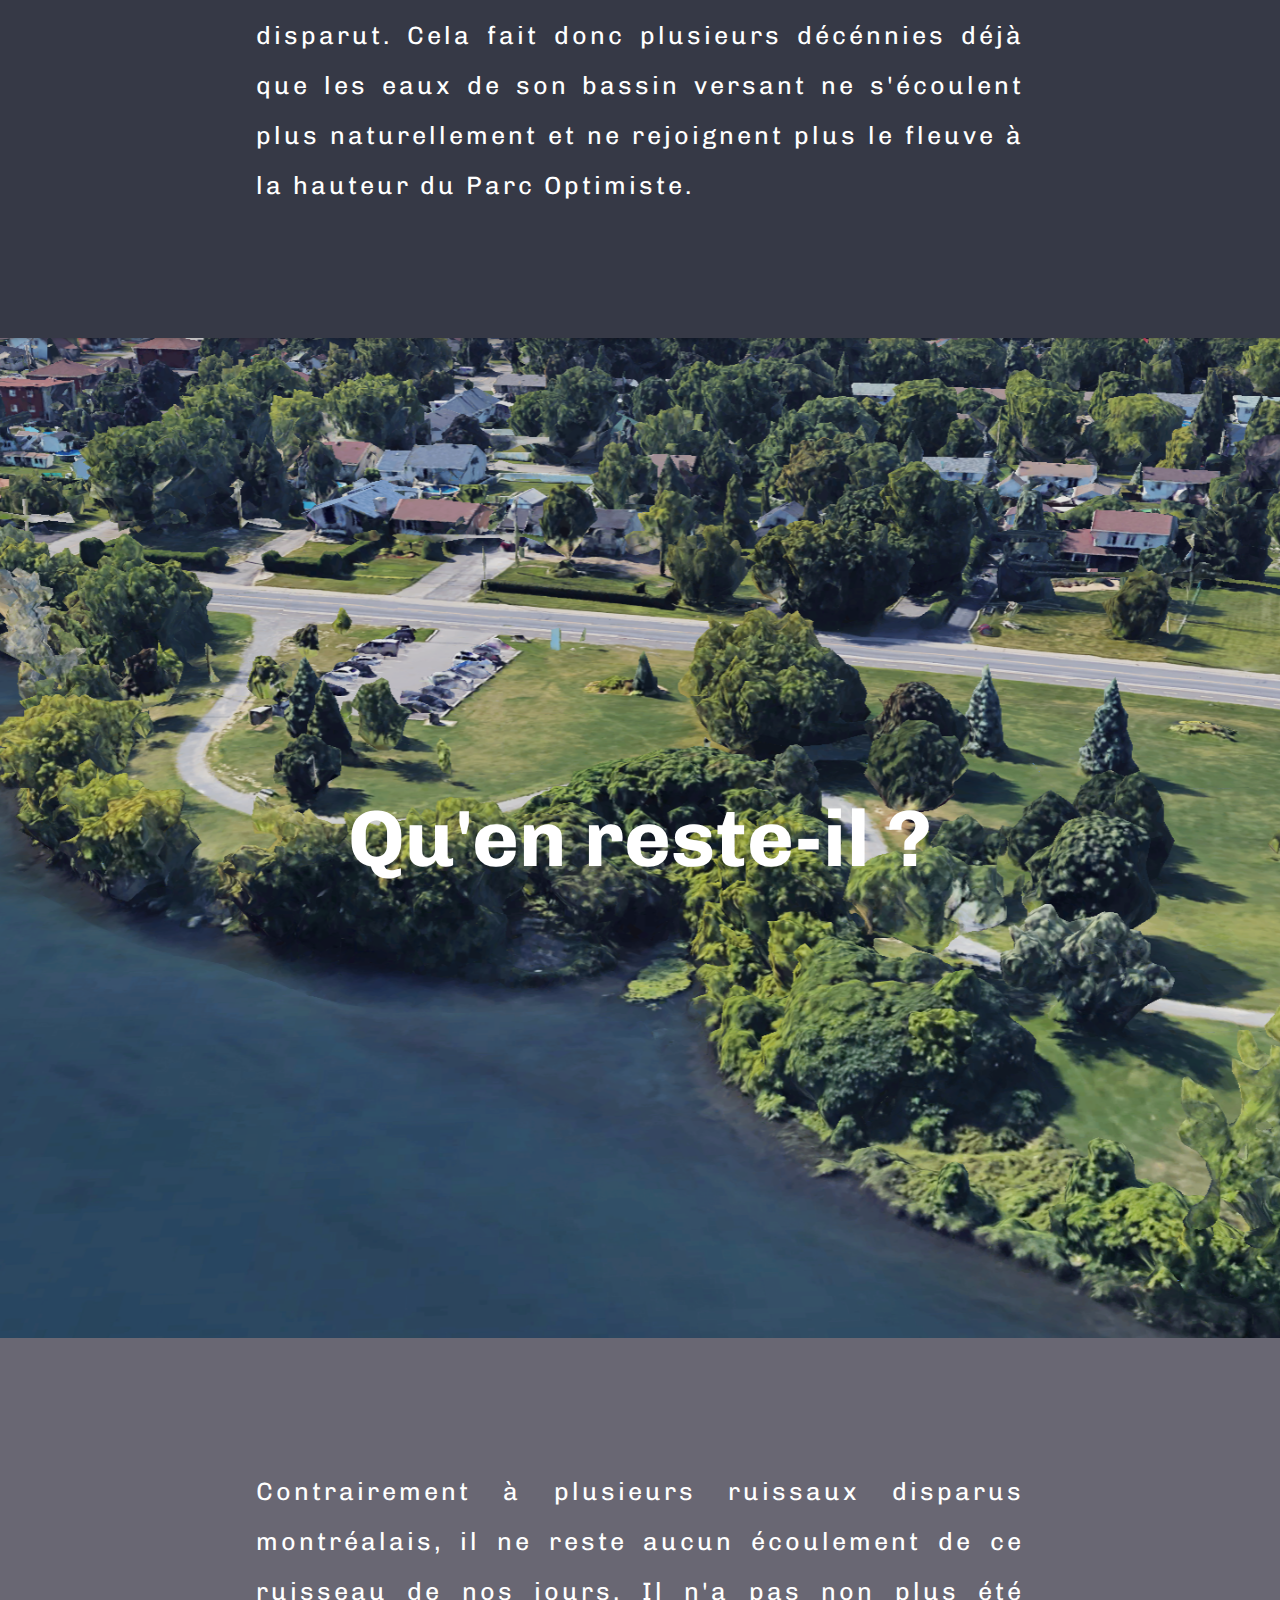
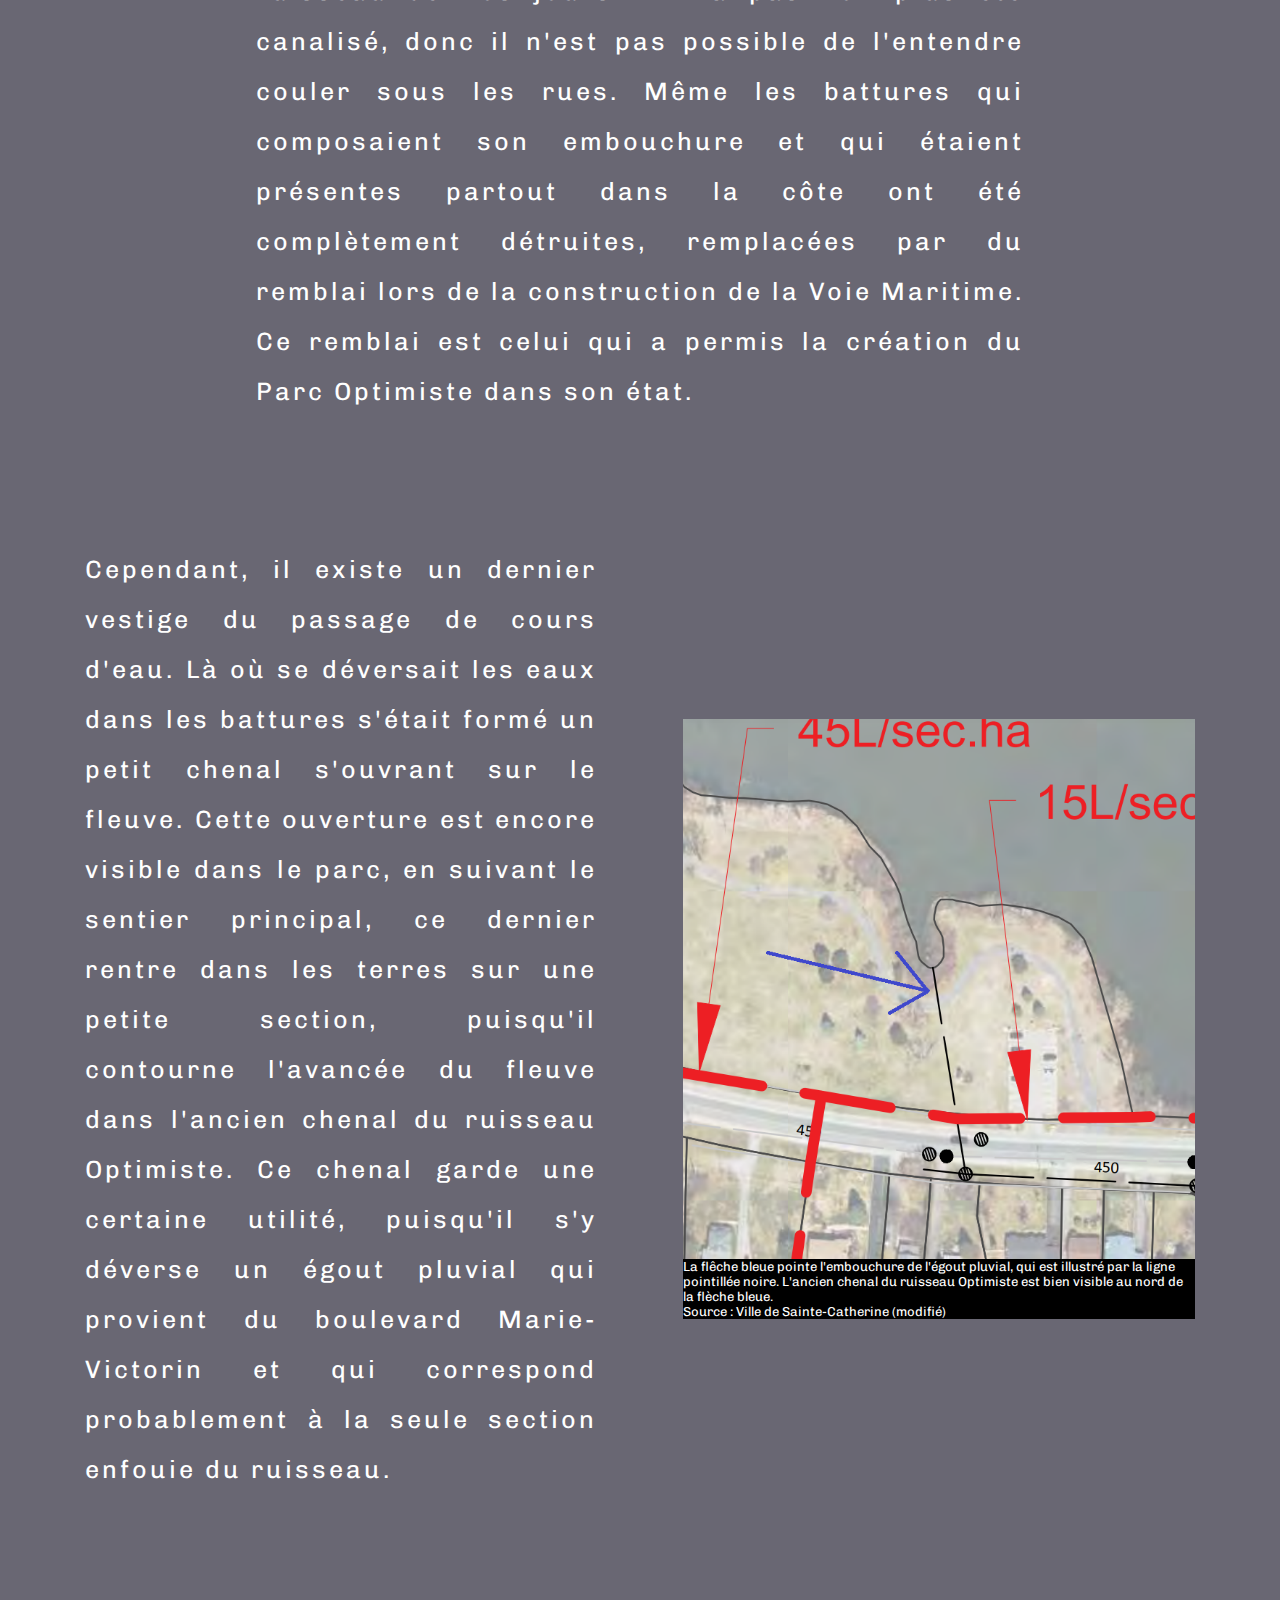
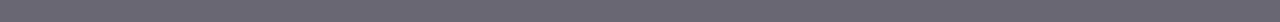
==== commit 95d5ffb4: "index + header pour mobile" ====
--- a/root/html/art_1.html
+++ b/root/html/art_1.html
@@ -12,7 +12,7 @@
 <body>
     <header>
         <div class="header-container" id="bouton">
-            HISTOIRES DU ROUSSILLON
+            ACCUEIL
         </div>
         <div class="header-container" id="bouton">
             CATÉGORIES
--- a/root/css/global.css
+++ b/root/css/global.css
@@ -1,6 +1,5 @@
 body {
     background-color: rgb(37, 35, 35);
-    height: 5000px;
     font-family: 'Chivo';
     margin: 0px;
 }
@@ -127,6 +126,8 @@
     font-size: 13px;
 }
 
+
+
 /* VARIATIONS */
 .blanc{
     color: white;
@@ -231,4 +232,141 @@
     width: 100%;    
     height: 100%;
     background-size: cover;
+}
+
+@media screen and (max-width: 600px) {
+    .image-chapitre{
+        width: 100%;
+        height: 400px;
+        background-size: cover;
+        background-position: 50% 50%;
+    }
+
+    .titre{
+        width: 100%;
+        height: 100%;
+        display: flex;
+        flex-direction: column;
+        justify-content: center;
+        align-items: center;
+        font-size: 42px;
+        font-weight: bold;
+        text-align: center;
+    }
+
+    .titre-chapitre{
+        width: 100%;
+        height: 100%;
+        display: flex;
+        flex-direction: column;
+        justify-content: center;
+        align-items: center;
+        font-size: 42px;
+        font-weight: bold;
+        text-align: center;
+    }
+
+    .paragraphe{
+        padding-left: 8%;
+        padding-right: 8%;
+        padding-top: 15%;
+        text-align: left;
+        font-size: 15px;
+        letter-spacing: 2px;
+        line-height: 30px;
+    }
+
+    .objet{
+        width: 100%;
+        height: auto;
+        padding-top: 10%;
+        display: flex;
+        justify-content: center;
+    }
+
+    .deux-objets{
+        width: 100%;
+        height: auto;
+        padding-top: 10%;
+        display: flex;
+        flex-direction: column;
+        justify-content: space-evenly;
+        align-items: center;
+    }
+
+    .image-container{
+        width: 80%;
+        height: 300px;
+        margin-top: 15%;
+        display: flex;
+        flex-direction: column;
+        transition: all .2s ease-in-out;
+    }
+
+    .paragraphe-objet{
+        width: 80%;
+        height: 100%;
+        text-align: justify;
+        font-size: 15px;
+        letter-spacing: 2px;
+        line-height: 30px;
+    }
+    
+    .image{
+        width: 100%;
+        height: 100%;
+        background-size: cover;
+        background-position: 50% 50%;
+    }
+    
+    .description-image{
+        background-color: black;
+        font-size: 10px;
+    }
+
+    .gras{
+        font-size: 25px;
+    }
+
+    /* INDEX */
+
+    .articles-container{
+        margin-top: 10%;
+    }
+
+    .article{
+        height: 150px;
+        margin-top: 10%;
+        text-overflow: ellipsis;
+        overflow: hidden;
+        gap: 0px;
+    }
+
+    .left-image-box{
+        width: 45%;
+    }
+
+    .titre-article{
+        font-size: 22px;
+        text-align: center;
+        display: flex;
+        align-items: center;
+        margin: 0px;
+    }
+
+    .description-article{
+        display: none;
+    }
+
+    header{
+        height: 60px;
+        gap: 2px;
+    }
+    
+    .header-container{
+        font-size: 10px;
+        display: flex;
+        padding-left: 10px;
+        padding-right: 10px;
+    }
 }